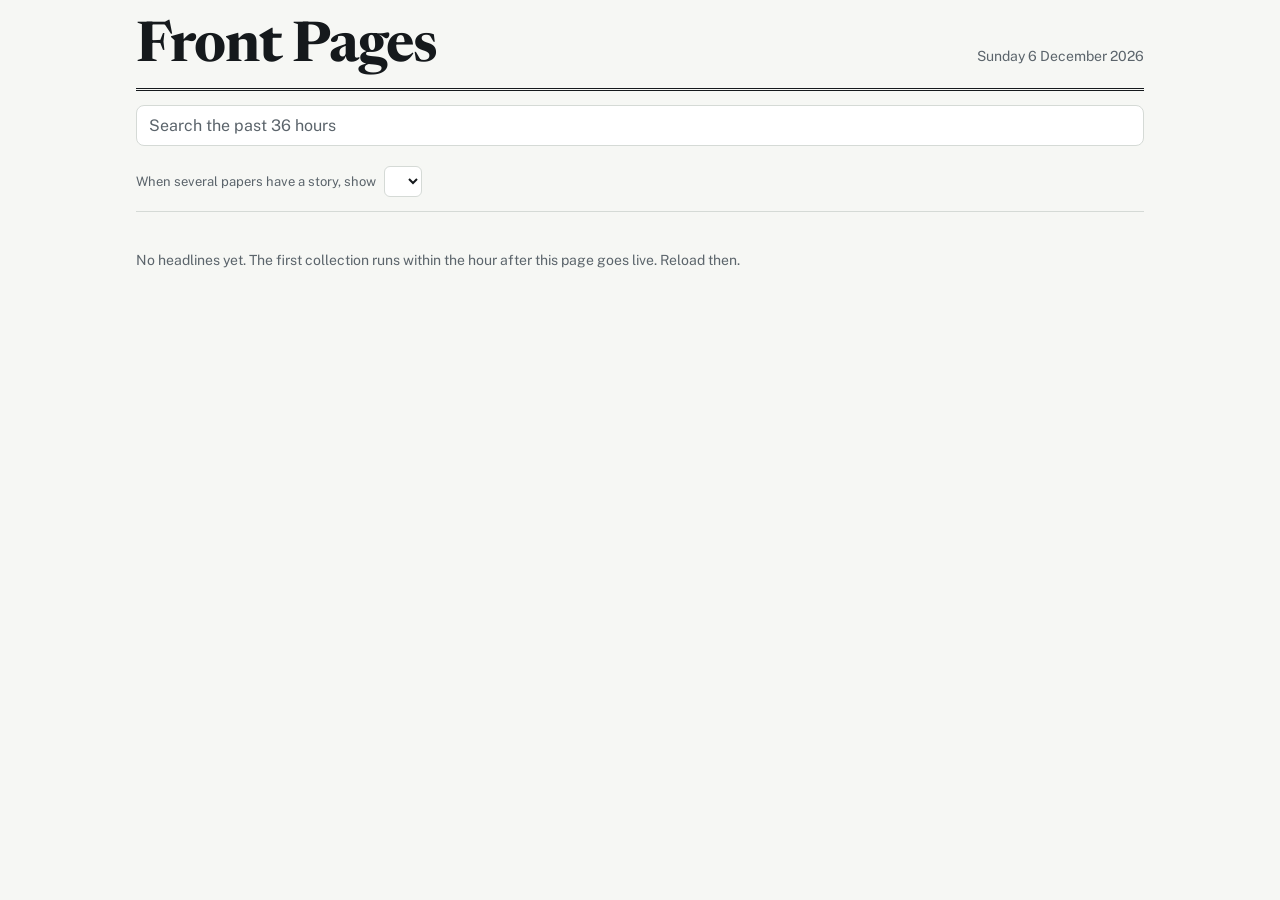
==== news/index.html @ c36ac399 "Add keyword search across the past 36 hours Co-Authored-By: Claude Fable 5.2 <noreply@anthropic.com>" ====
<!DOCTYPE html>
<html lang="en-GB">
<head>
<meta charset="utf-8">
<meta name="viewport" content="width=device-width, initial-scale=1">
<meta name="robots" content="noindex, nofollow">
<title>Front Pages</title>
<link rel="preconnect" href="https://fonts.googleapis.com">
<link rel="preconnect" href="https://fonts.gstatic.com" crossorigin>
<link href="https://fonts.googleapis.com/css2?family=Newsreader:opsz,wght@6..72,400;6..72,600;6..72,700&family=Public+Sans:wght@400;500;600&display=swap" rel="stylesheet">
<style>
/* Layout idea: a newspaper front page. Stories several papers carry lead in a
   two-column block; everything else runs below as a dense single-file list. */
:root {
  --paper: #f6f7f4;
  --card: #ffffff;
  --ink: #15191c;
  --muted: #5b646b;
  --rule: #d5dad6;
  --accent: #0b5a6f;
  --accent-soft: #dcecef;
  --display: "Newsreader", "Iowan Old Style", Georgia, serif;
  --body: "Public Sans", system-ui, -apple-system, "Segoe UI", sans-serif;
  color-scheme: light;
}
@media (prefers-color-scheme: dark) {
  :root {
    --paper: #101416;
    --card: #181e21;
    --ink: #e9edea;
    --muted: #98a3a8;
    --rule: #2b3438;
    --accent: #7cc6d6;
    --accent-soft: #1d3339;
    color-scheme: dark;
  }
}
* { box-sizing: border-box; }
html { -webkit-text-size-adjust: 100%; }
body {
  margin: 0;
  background: var(--paper);
  color: var(--ink);
  font: 400 16px/1.5 var(--body);
}
a { color: inherit; }
:focus-visible { outline: 2px solid var(--accent); outline-offset: 2px; }
.wrap { max-width: 1040px; margin: 0 auto; padding: 0 16px 48px; }

header.mast {
  padding: 20px 0 12px;
  border-bottom: 3px double var(--ink);
  display: flex; flex-wrap: wrap; align-items: baseline; gap: 4px 16px;
}
.mast h1 {
  margin: 0; font: 700 clamp(34px, 9vw, 56px)/1 var(--display); letter-spacing: -0.02em;
}
.mast .date { color: var(--muted); font-size: 14px; margin-left: auto; text-align: right; }

.controls { display: flex; flex-direction: column; gap: 10px; padding: 14px 0; border-bottom: 1px solid var(--rule); }
.search {
  width: 100%; font: 400 16px var(--body); color: var(--ink); background: var(--card);
  border: 1px solid var(--rule); border-radius: 8px; padding: 10px 12px;
}
.search::placeholder { color: var(--muted); }
.chips { display: flex; flex-wrap: wrap; gap: 8px; }
.chip {
  font: 500 13px/1 var(--body); padding: 8px 12px; border-radius: 999px;
  border: 1px solid var(--rule); background: transparent; color: var(--muted); cursor: pointer;
}
.chip[aria-pressed="true"] { background: var(--accent-soft); border-color: var(--accent); color: var(--ink); }
.chip.down { text-decoration: line-through; opacity: .6; }
.prefer { display: flex; flex-wrap: wrap; align-items: center; gap: 8px; font-size: 13px; color: var(--muted); }
.prefer select {
  font: 500 13px var(--body); color: var(--ink); background: var(--card);
  border: 1px solid var(--rule); border-radius: 6px; padding: 6px 8px;
}

h2.section {
  font: 600 12px/1 var(--body); letter-spacing: .12em; text-transform: uppercase;
  color: var(--accent); margin: 24px 0 4px;
}
.lead { display: grid; grid-template-columns: repeat(auto-fill, minmax(300px, 1fr)); gap: 0 32px; }
.story[hidden] { display: none; }
.story { padding: 16px 0; border-bottom: 1px solid var(--rule); display: flex; flex-direction: column; gap: 8px; }
.story h3 { margin: 0; font: 600 20px/1.22 var(--display); text-wrap: balance; }
.lead .story h3 { font-size: 24px; font-weight: 700; }
.lead + .section + .lead .story h3 { font-size: 20px; font-weight: 600; }
.story h3 a { text-decoration: none; }
.story h3 a:hover { text-decoration: underline; text-decoration-thickness: 1px; }
.story p { margin: 0; color: var(--muted); font-size: 15px; }
.meta { display: flex; flex-wrap: wrap; align-items: center; gap: 6px; font-size: 12px; color: var(--muted); }
.meta .when { margin-right: 4px; font-variant-numeric: tabular-nums; }
.copy {
  font: 600 12px/1 var(--body); text-decoration: none; padding: 7px 10px; border-radius: 6px;
  border: 1px solid var(--rule); background: var(--card); color: var(--ink);
}
.copy:hover { border-color: var(--accent); }
.copy.current { border-color: var(--accent); background: var(--accent-soft); }
.note { color: var(--muted); font-size: 14px; padding: 24px 0; }
footer { color: var(--muted); font-size: 13px; padding-top: 20px; }
</style>
</head>
<body>
<div class="wrap">
  <header class="mast">
    <h1>Front Pages</h1>
    <div class="date"><span id="today"></span><br><span id="updated">Loading…</span></div>
  </header>

  <div class="controls">
    <input class="search" id="search" type="search" placeholder="Search the past 36 hours" aria-label="Search stories from the past 36 hours" autocomplete="off">
    <div class="chips" id="chips" aria-label="Papers to show"></div>
    <label class="prefer" for="prefer">When several papers have a story, show
      <select id="prefer"></select>
    </label>
  </div>

  <main id="main"><p class="note">Loading today's headlines…</p></main>
  <footer id="footer"></footer>
</div>

<script>
(function () {
  var state = { data: null, off: {}, prefer: "" };
  try {
    state.off = JSON.parse(localStorage.getItem("news.off") || "{}");
    state.prefer = localStorage.getItem("news.prefer") || "";
  } catch (e) {}
  function save() {
    try {
      localStorage.setItem("news.off", JSON.stringify(state.off));
      localStorage.setItem("news.prefer", state.prefer);
    } catch (e) {}
  }
  function el(tag, cls, text) {
    var node = document.createElement(tag);
    if (cls) node.className = cls;
    if (text != null) node.textContent = text;
    return node;
  }
  function ago(iso) {
    var mins = Math.max(0, Math.round((Date.now() - new Date(iso).getTime()) / 60000));
    if (mins < 60) return mins + " min ago";
    var hours = Math.round(mins / 60);
    if (hours < 24) return hours + (hours === 1 ? " hour ago" : " hours ago");
    return "yesterday";
  }

  function renderControls() {
    var names = {};
    var chips = document.getElementById("chips");
    var select = document.getElementById("prefer");
    chips.textContent = "";
    select.textContent = "";
    var first = el("option", null, "whichever is first");
    first.value = "";
    select.appendChild(first);
    state.data.sources.forEach(function (source) {
      names[source.id] = source.name;
      var chip = el("button", "chip" + (source.ok ? "" : " down"), source.name);
      chip.type = "button";
      chip.setAttribute("aria-pressed", String(!state.off[source.id]));
      chip.title = source.ok ? source.count + " stories" : "Could not be reached this hour";
      chip.addEventListener("click", function () {
        if (state.off[source.id]) delete state.off[source.id]; else state.off[source.id] = true;
        save(); renderControls(); renderStories();
      });
      chips.appendChild(chip);
      var option = el("option", null, source.name);
      option.value = source.id;
      select.appendChild(option);
    });
    select.value = state.prefer;
    select.onchange = function () { state.prefer = select.value; save(); renderStories(); };
    state.names = names;
  }

  function storyNode(story) {
    var versions = story.versions.filter(function (v) { return !state.off[v.s]; });
    if (!versions.length) return null;
    var shown = versions.filter(function (v) { return v.s === state.prefer; })[0] || versions[0];
    var node = el("article", "story");
    var heading = el("h3");
    var link = el("a", null, shown.t);
    link.href = shown.u; link.target = "_blank"; link.rel = "noopener";
    heading.appendChild(link);
    node.appendChild(heading);
    if (shown.d) node.appendChild(el("p", null, shown.d));
    var meta = el("div", "meta");
    meta.appendChild(el("span", "when", ago(story.time)));
    versions.forEach(function (v) {
      var copy = el("a", "copy" + (v === shown ? " current" : ""), state.names[v.s] || v.s);
      copy.href = v.u; copy.target = "_blank"; copy.rel = "noopener";
      copy.title = v.t;
      meta.appendChild(copy);
    });
    node.appendChild(meta);
    node.dataset.papers = versions.length;
    return node;
  }

  function renderStories() {
    var main = document.getElementById("main");
    main.textContent = "";
    var terms = (state.query || "").toLowerCase().split(/\s+/).filter(Boolean);
    if (terms.length) {
      var found = el("div");
      state.data.stories.filter(function (story) {
        var text = story.versions.filter(function (v) { return !state.off[v.s]; })
          .map(function (v) { return v.t + " " + v.d; }).join(" ").toLowerCase();
        return terms.every(function (term) { return text.indexOf(term) !== -1; });
      }).sort(function (a, b) { return a.time < b.time ? 1 : -1; })
        .forEach(function (story) { var node = storyNode(story); if (node) found.appendChild(node); });
      var count = found.children.length;
      main.appendChild(el("h2", "section", count + (count === 1 ? " story" : " stories") + " in the past 36 hours"));
      if (count) main.appendChild(found);
      else main.appendChild(el("p", "note", "Nothing matches. Try fewer or different words."));
      return;
    }
    var lead = el("div", "lead"), light = el("div", "lead"), rest = el("div");
    state.data.stories.forEach(function (story) {
      var node = storyNode(story);
      if (!node) return;
      if (story.light) { if (light.children.length < 8) light.appendChild(node); }
      else (Number(node.dataset.papers) > 1 ? lead : rest).appendChild(node);
    });
    if (lead.children.length) {
      main.appendChild(el("h2", "section", "Main stories"));
      main.appendChild(lead);
    }
    if (light.children.length) {
      main.appendChild(el("h2", "section", "Lighter side"));
      main.appendChild(light);
    }
    if (rest.children.length) {
      main.appendChild(el("h2", "section", lead.children.length ? "Also today" : "Today"));
      main.appendChild(rest);
      var extra = Array.prototype.slice.call(rest.children, 25);
      if (extra.length && !state.showAll) {
        extra.forEach(function (node) { node.hidden = true; });
        var more = el("button", "chip", "Show " + extra.length + " more stories");
        more.type = "button";
        more.style.marginTop = "16px";
        more.addEventListener("click", function () { state.showAll = true; renderStories(); });
        main.appendChild(more);
      }
    }
    if (!lead.children.length && !rest.children.length && !light.children.length) {
      main.appendChild(el("p", "note", "No stories to show. Turn a paper back on above."));
    }
  }

  function render(data) {
    // single-paper stories: newest first
    var multi = data.stories.filter(function (s) { return s.versions.length > 1; });
    var single = data.stories.filter(function (s) { return s.versions.length < 2; })
      .sort(function (a, b) { return a.time < b.time ? 1 : -1; });
    data.stories = multi.concat(single);
    state.data = data;
    document.getElementById("updated").textContent = "Updated " + ago(data.updated);
    renderControls();
    renderStories();
    var down = data.sources.filter(function (s) { return !s.ok; }).map(function (s) { return s.name; });
    document.getElementById("footer").textContent =
      (down.length ? "Could not reach this hour: " + down.join(", ") + ". " : "") +
      "Headlines and summaries belong to each paper. Tap a paper's name to read its version on its own site.";
  }

  document.getElementById("search").addEventListener("input", function (event) {
    state.query = event.target.value;
    if (state.data) renderStories();
  });

  document.getElementById("today").textContent = new Date().toLocaleDateString("en-GB", {
    weekday: "long", day: "numeric", month: "long", year: "numeric"
  });

  fetch("data.json?" + Date.now(), { cache: "no-store" })
    .then(function (response) {
      if (!response.ok) throw new Error(response.status);
      return response.json();
    })
    .then(render)
    .catch(function () {
      document.getElementById("updated").textContent = "";
      document.getElementById("main").innerHTML =
        '<p class="note">No headlines yet. The first collection runs within the hour after this page goes live. Reload then.</p>';
    });
})();
</script>
</body>
</html>
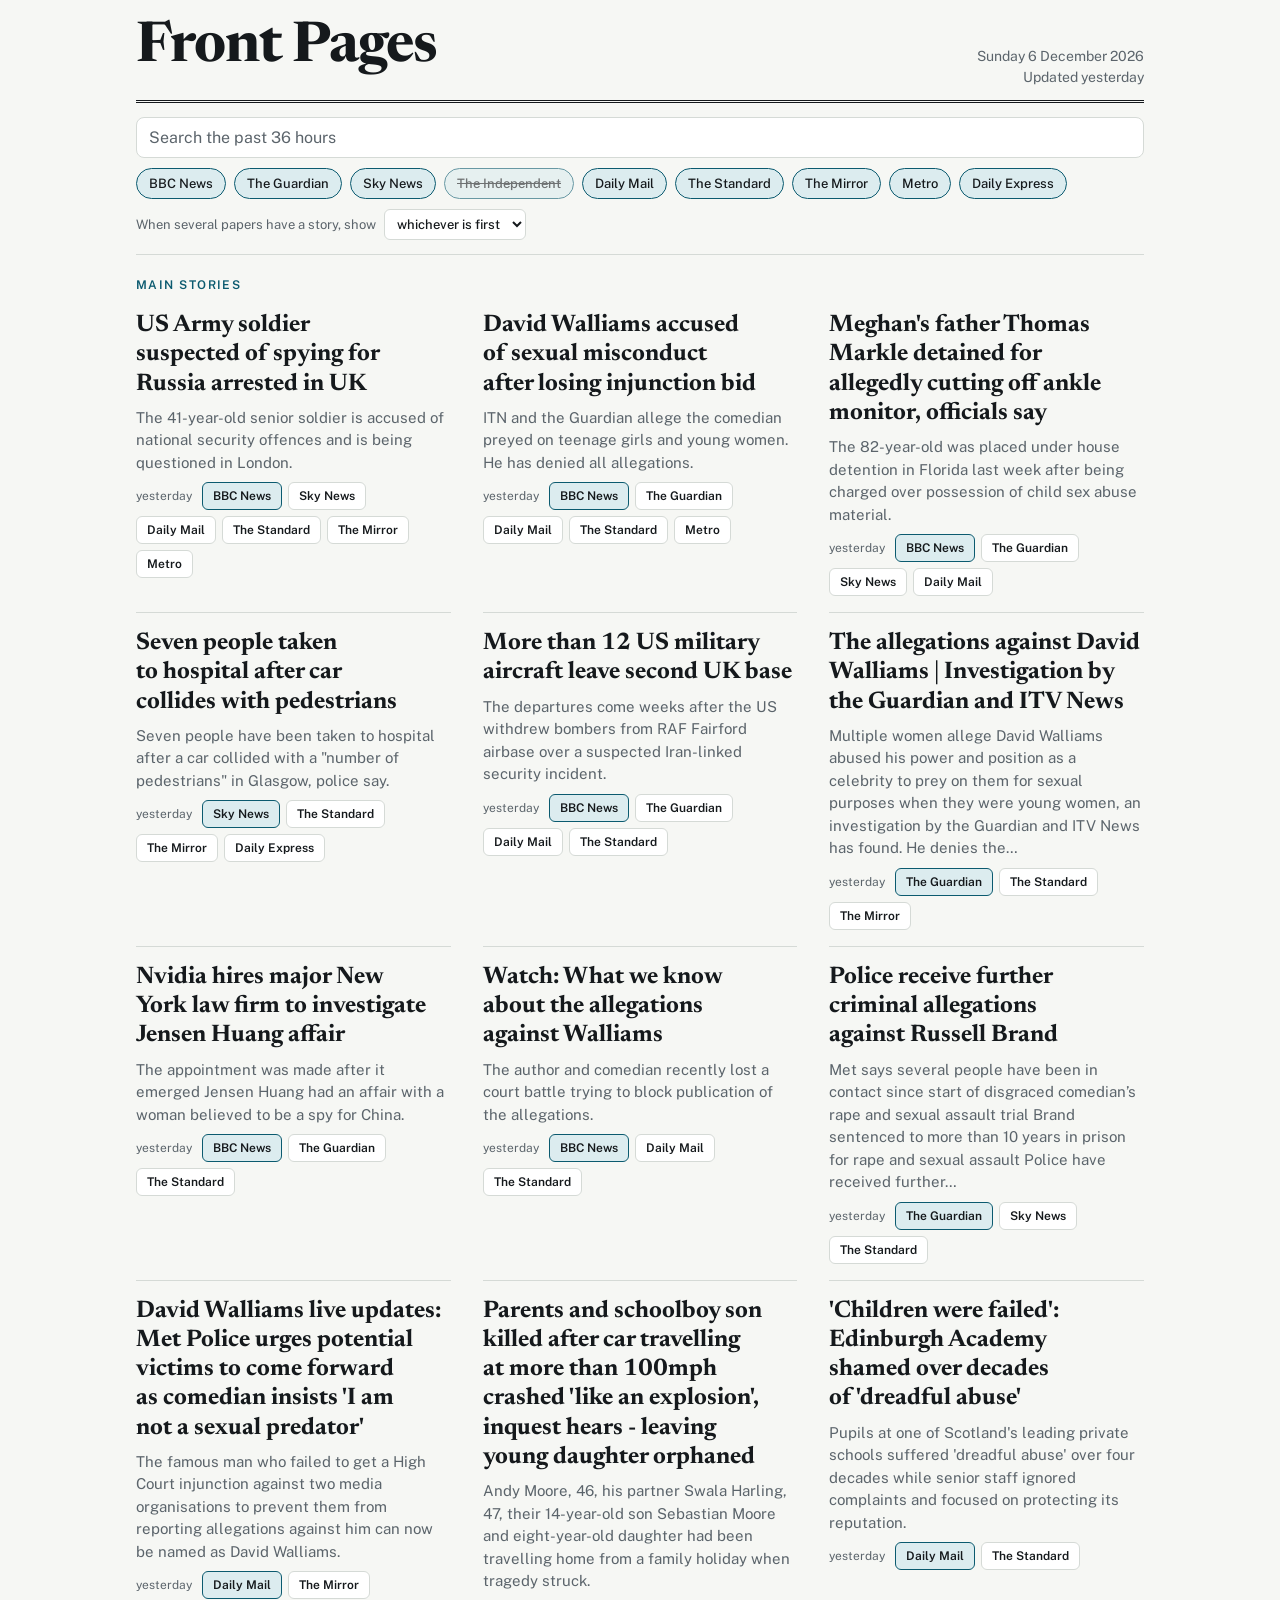
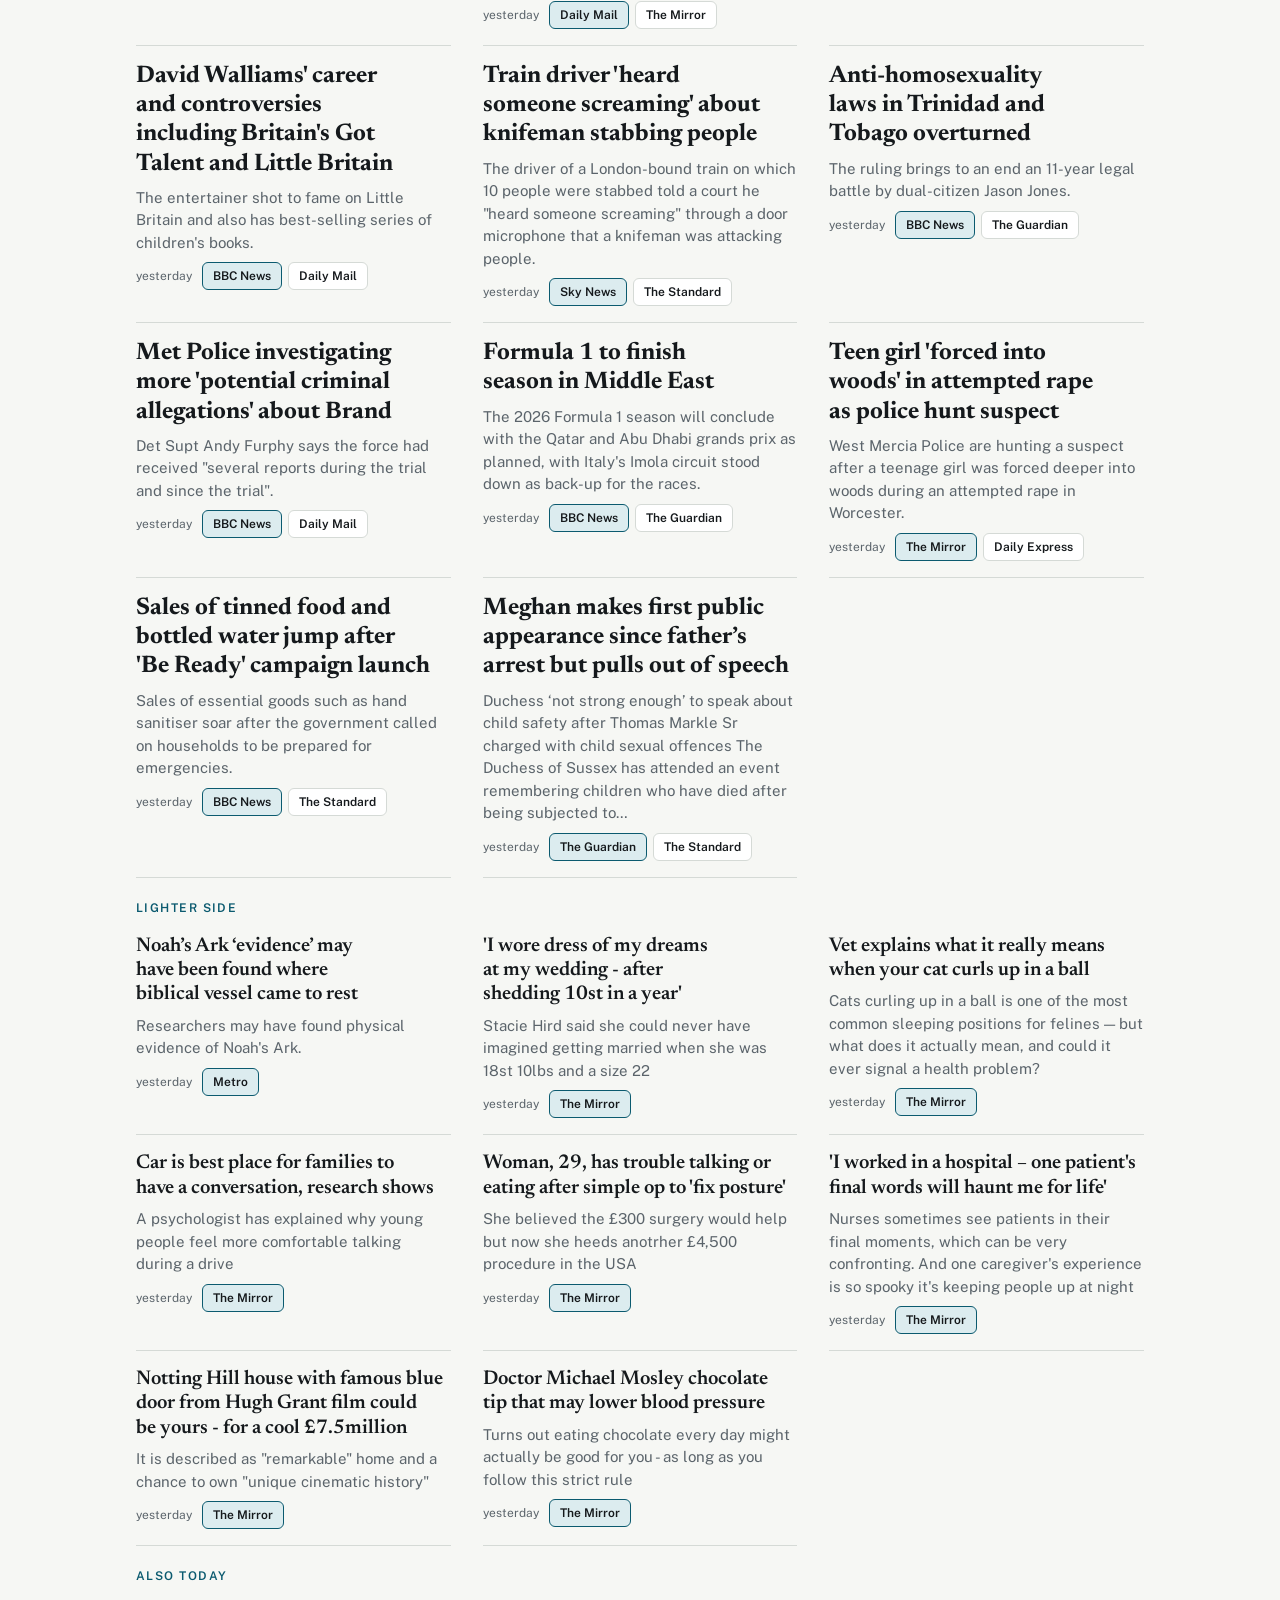
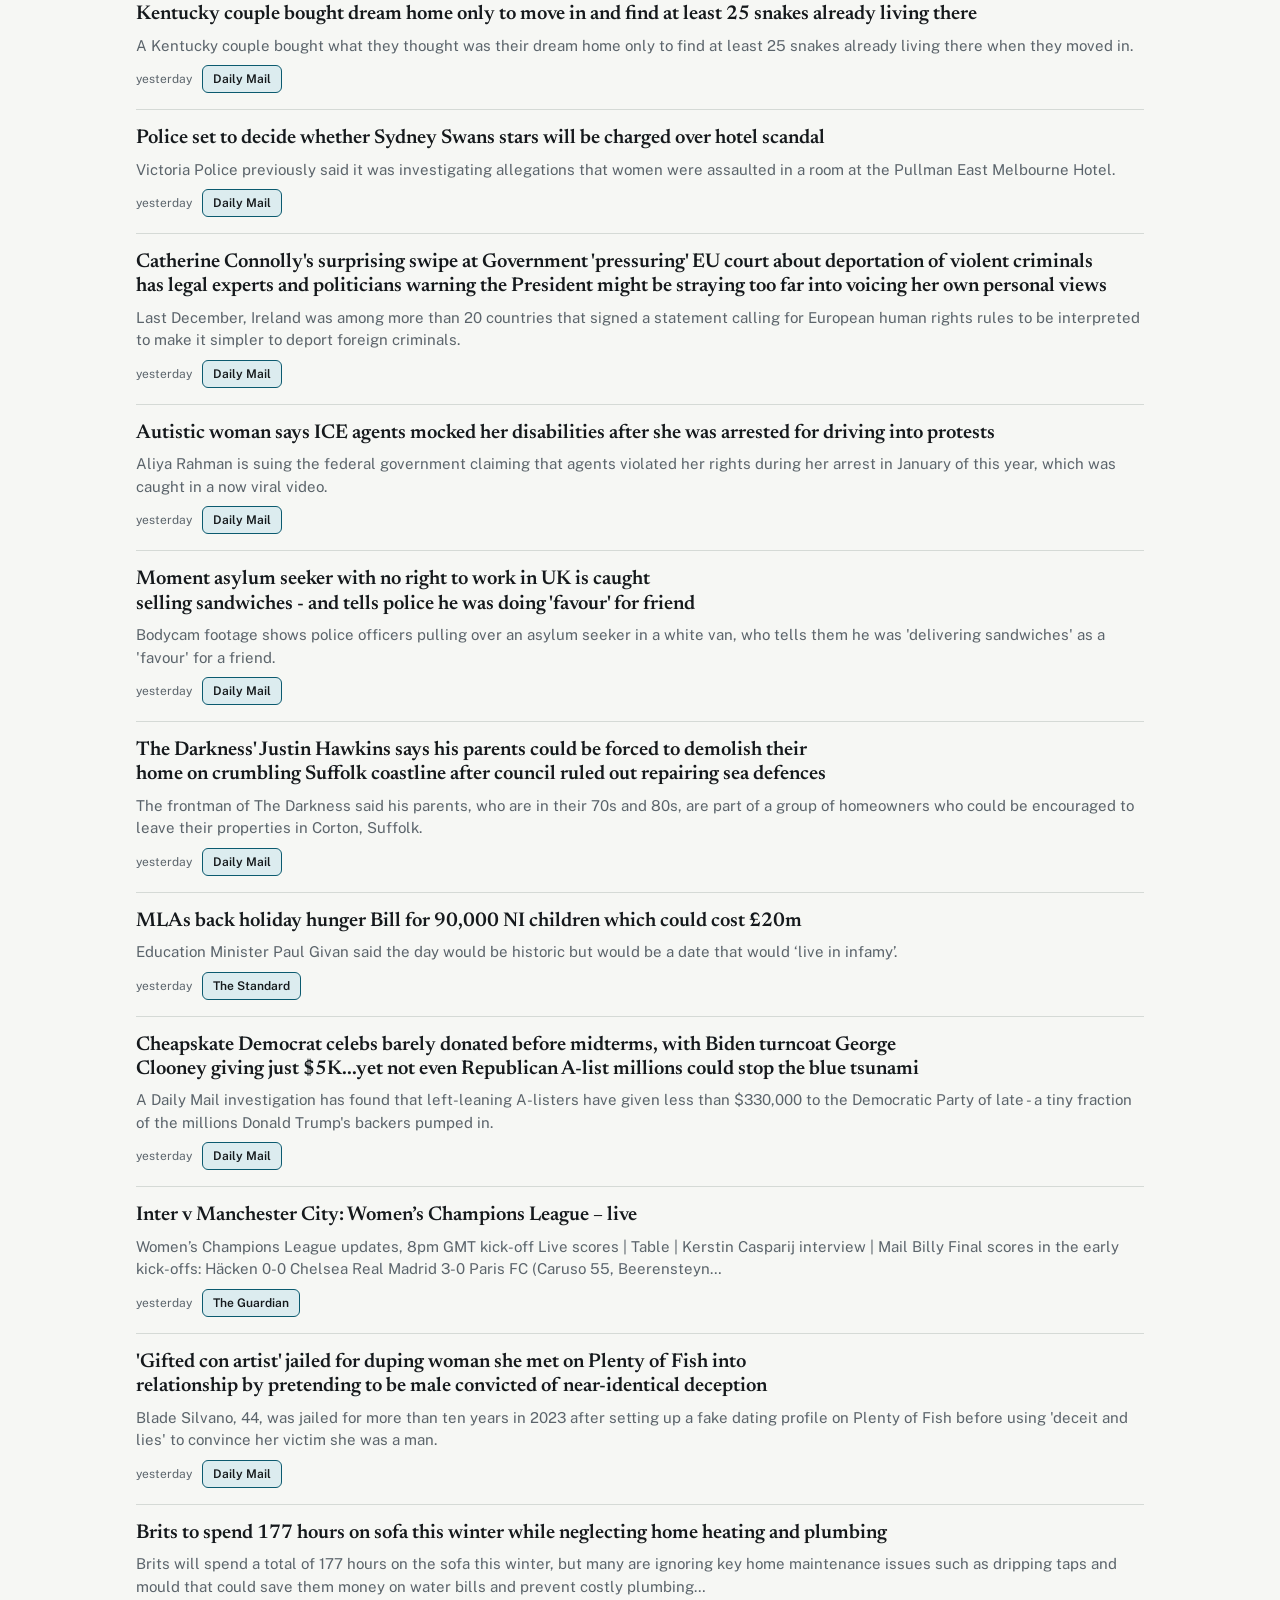
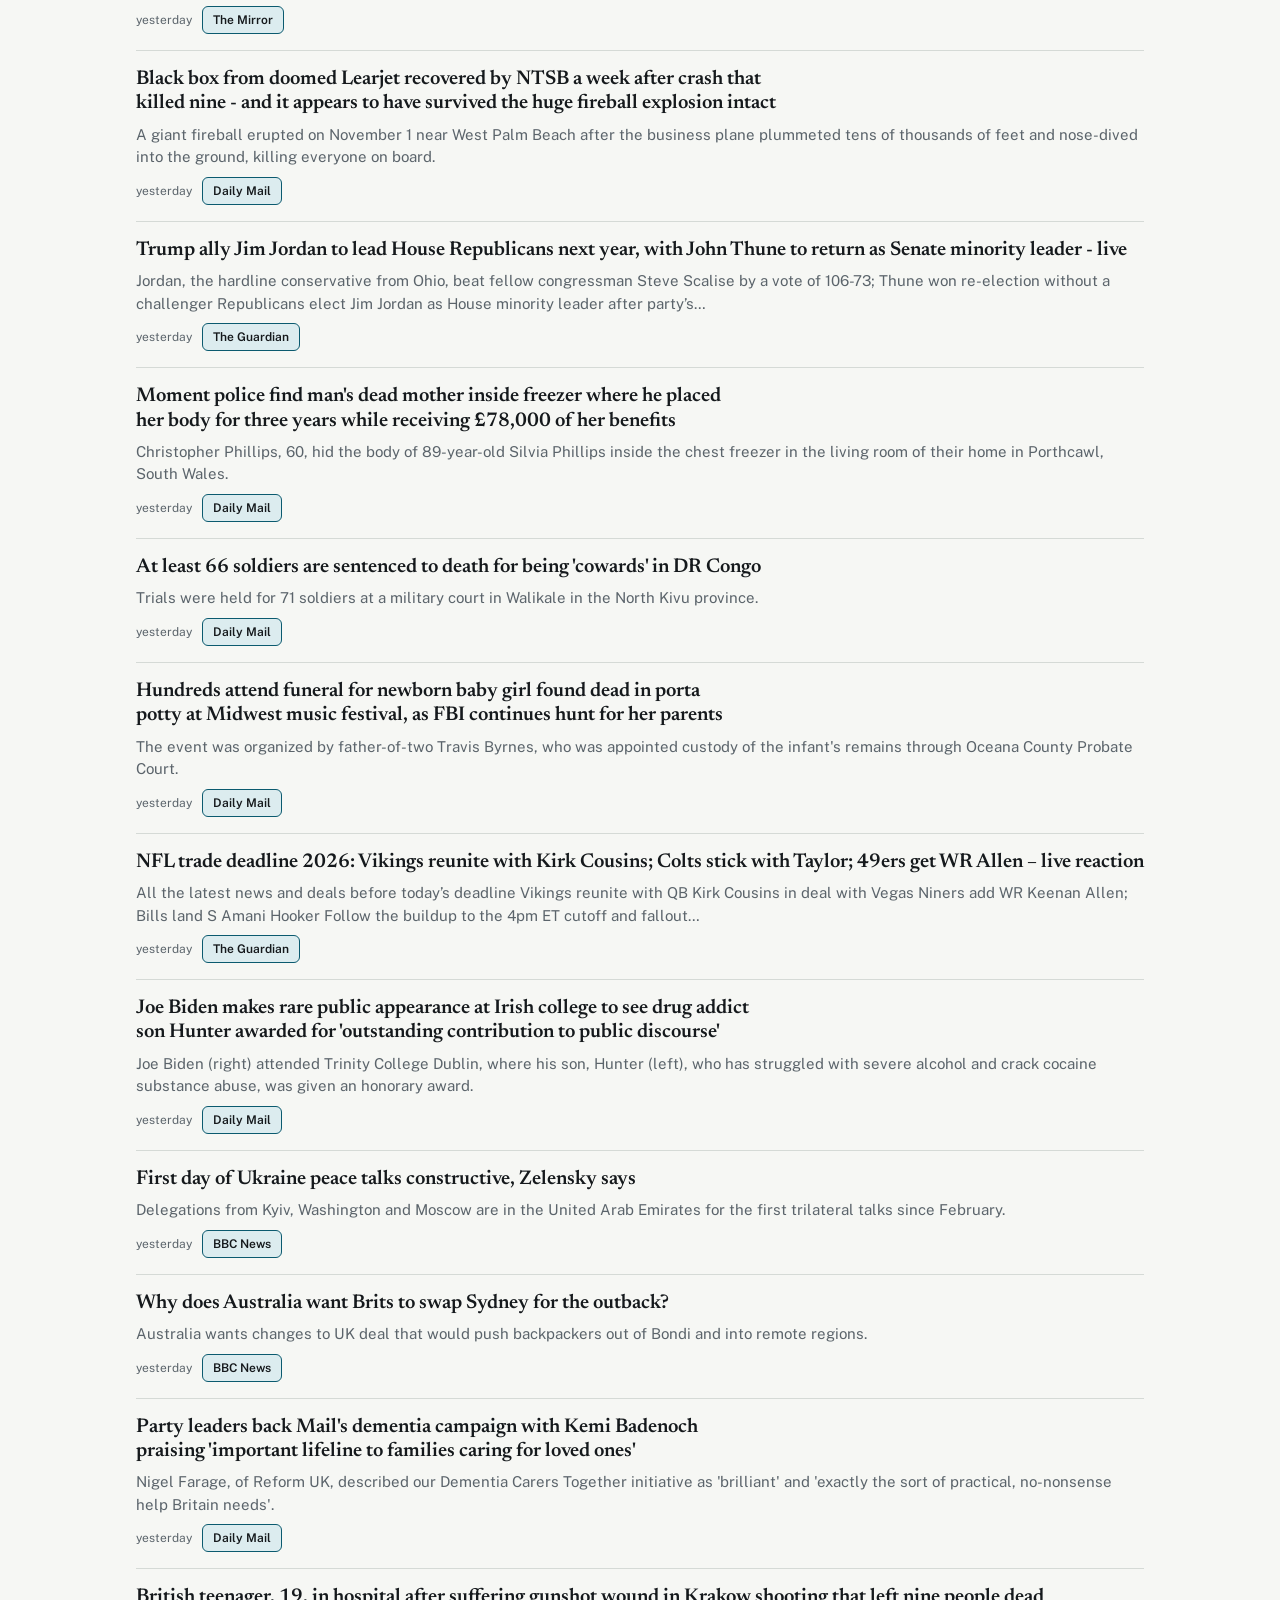
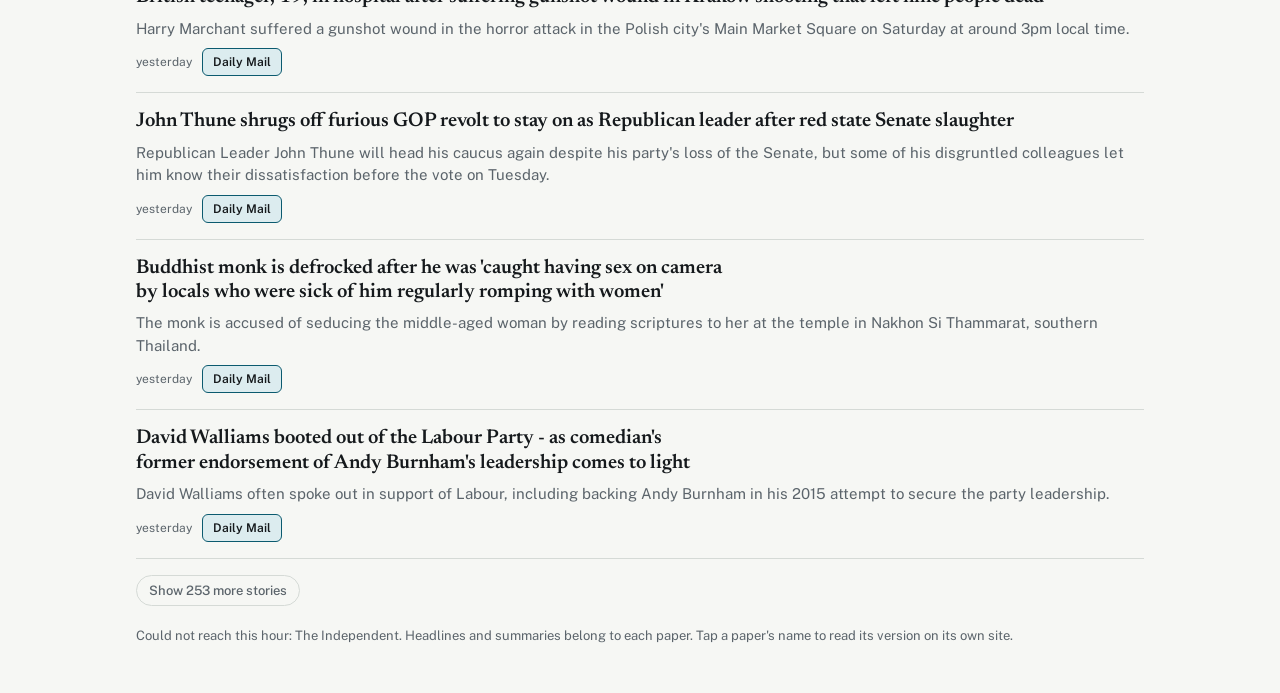
==== commit 95b6440d: "Add two-line straplines and a strapline panel Tapping a story opens a panel with a 43/75-character s" ====
--- a/news/index.html
+++ b/news/index.html
@@ -97,6 +97,18 @@
 }
 .copy:hover { border-color: var(--accent); }
 .copy.current { border-color: var(--accent); background: var(--accent-soft); }
+dialog {
+  width: min(560px, calc(100% - 24px)); border: 1px solid var(--rule); border-radius: 12px;
+  background: var(--paper); color: var(--ink); padding: 16px;
+}
+dialog::backdrop { background: rgba(0, 0, 0, .55); }
+.panel-head { display: flex; justify-content: space-between; align-items: center; gap: 12px; }
+.panel-head h2 { margin: 0; }
+.strap { margin: 14px 0 8px; font-family: var(--body); overflow-wrap: anywhere; }
+.strap-top { background: var(--accent); color: var(--paper); font-weight: 600; font-size: 18px; line-height: 1.25; padding: 8px 10px; }
+.strap-bottom { background: var(--ink); color: var(--paper); font-size: 15px; line-height: 1.3; padding: 8px 10px; }
+.panel-actions { display: flex; flex-wrap: wrap; gap: 8px; margin: 12px 0 4px; }
+.counts { font-size: 12px; color: var(--muted); font-variant-numeric: tabular-nums; }
 .note { color: var(--muted); font-size: 14px; padding: 24px 0; }
 footer { color: var(--muted); font-size: 13px; padding-top: 20px; }
 </style>
@@ -120,10 +132,30 @@
   <footer id="footer"></footer>
 </div>
 
+<dialog id="panel" aria-labelledby="panel-title">
+  <div class="panel-head">
+    <h2 class="section" id="panel-title">Strapline</h2>
+    <button class="chip" id="panel-close" type="button">Close</button>
+  </div>
+  <div class="strap">
+    <div class="strap-top" id="strap-top"></div>
+    <div class="strap-bottom" id="strap-bottom"></div>
+  </div>
+  <div class="counts" id="strap-counts"></div>
+  <div class="panel-actions">
+    <button class="chip" id="strap-copy" type="button">Copy strapline</button>
+    <button class="chip" id="strap-caps" type="button" aria-pressed="true">Capitals</button>
+  </div>
+  <div class="counts" id="strap-note"></div>
+  <h2 class="section">Read the story</h2>
+  <div class="meta" id="panel-papers"></div>
+</dialog>
+
 <script>
 (function () {
-  var state = { data: null, off: {}, prefer: "" };
+  var state = { data: null, off: {}, prefer: "", caps: true, open: null };
   try {
+    state.caps = localStorage.getItem("news.caps") !== "off";
     state.off = JSON.parse(localStorage.getItem("news.off") || "{}");
     state.prefer = localStorage.getItem("news.prefer") || "";
   } catch (e) {}
@@ -131,6 +163,7 @@
     try {
       localStorage.setItem("news.off", JSON.stringify(state.off));
       localStorage.setItem("news.prefer", state.prefer);
+      localStorage.setItem("news.caps", state.caps ? "on" : "off");
     } catch (e) {}
   }
   function el(tag, cls, text) {
@@ -184,6 +217,11 @@
     var heading = el("h3");
     var link = el("a", null, shown.t);
     link.href = shown.u; link.target = "_blank"; link.rel = "noopener";
+    link.addEventListener("click", function (event) {
+      if (!story.strap || !panel.showModal) return; // no strap: open the article as before
+      event.preventDefault();
+      openPanel(story, versions);
+    });
     heading.appendChild(link);
     node.appendChild(heading);
     if (shown.d) node.appendChild(el("p", null, shown.d));
@@ -199,6 +237,47 @@
     node.dataset.papers = versions.length;
     return node;
   }
+
+  var panel = document.getElementById("panel");
+  function strapLines() {
+    var strap = state.open.strap;
+    return state.caps ? [strap.top.toUpperCase(), strap.bottom.toUpperCase()] : [strap.top, strap.bottom];
+  }
+  function renderStrap() {
+    var lines = strapLines();
+    document.getElementById("strap-top").textContent = lines[0];
+    document.getElementById("strap-bottom").textContent = lines[1];
+    document.getElementById("strap-counts").textContent =
+      "Top " + lines[0].length + " of 43 characters, bottom " + lines[1].length + " of 75";
+    document.getElementById("strap-caps").setAttribute("aria-pressed", String(state.caps));
+    document.getElementById("strap-note").textContent = state.open.strap.auto
+      ? "Rough version, trimmed from the headline. A written one replaces it at the next update if AI straplines are switched on."
+      : "";
+    document.getElementById("strap-copy").textContent = "Copy strapline";
+  }
+  function openPanel(story, versions) {
+    state.open = story;
+    renderStrap();
+    var papers = document.getElementById("panel-papers");
+    papers.textContent = "";
+    versions.forEach(function (v) {
+      var copy = el("a", "copy", state.names[v.s] || v.s);
+      copy.href = v.u; copy.target = "_blank"; copy.rel = "noopener"; copy.title = v.t;
+      papers.appendChild(copy);
+    });
+    panel.showModal();
+  }
+  document.getElementById("panel-close").addEventListener("click", function () { panel.close(); });
+  panel.addEventListener("click", function (event) { if (event.target === panel) panel.close(); });
+  document.getElementById("strap-caps").addEventListener("click", function () {
+    state.caps = !state.caps; save(); renderStrap();
+  });
+  document.getElementById("strap-copy").addEventListener("click", function () {
+    var button = this, text = strapLines().join("\n");
+    function done(ok) { button.textContent = ok ? "Copied" : "Could not copy: select the text instead"; }
+    try { navigator.clipboard.writeText(text).then(function () { done(true); }, function () { done(false); }); }
+    catch (e) { done(false); }
+  });
 
   function renderStories() {
     var main = document.getElementById("main");
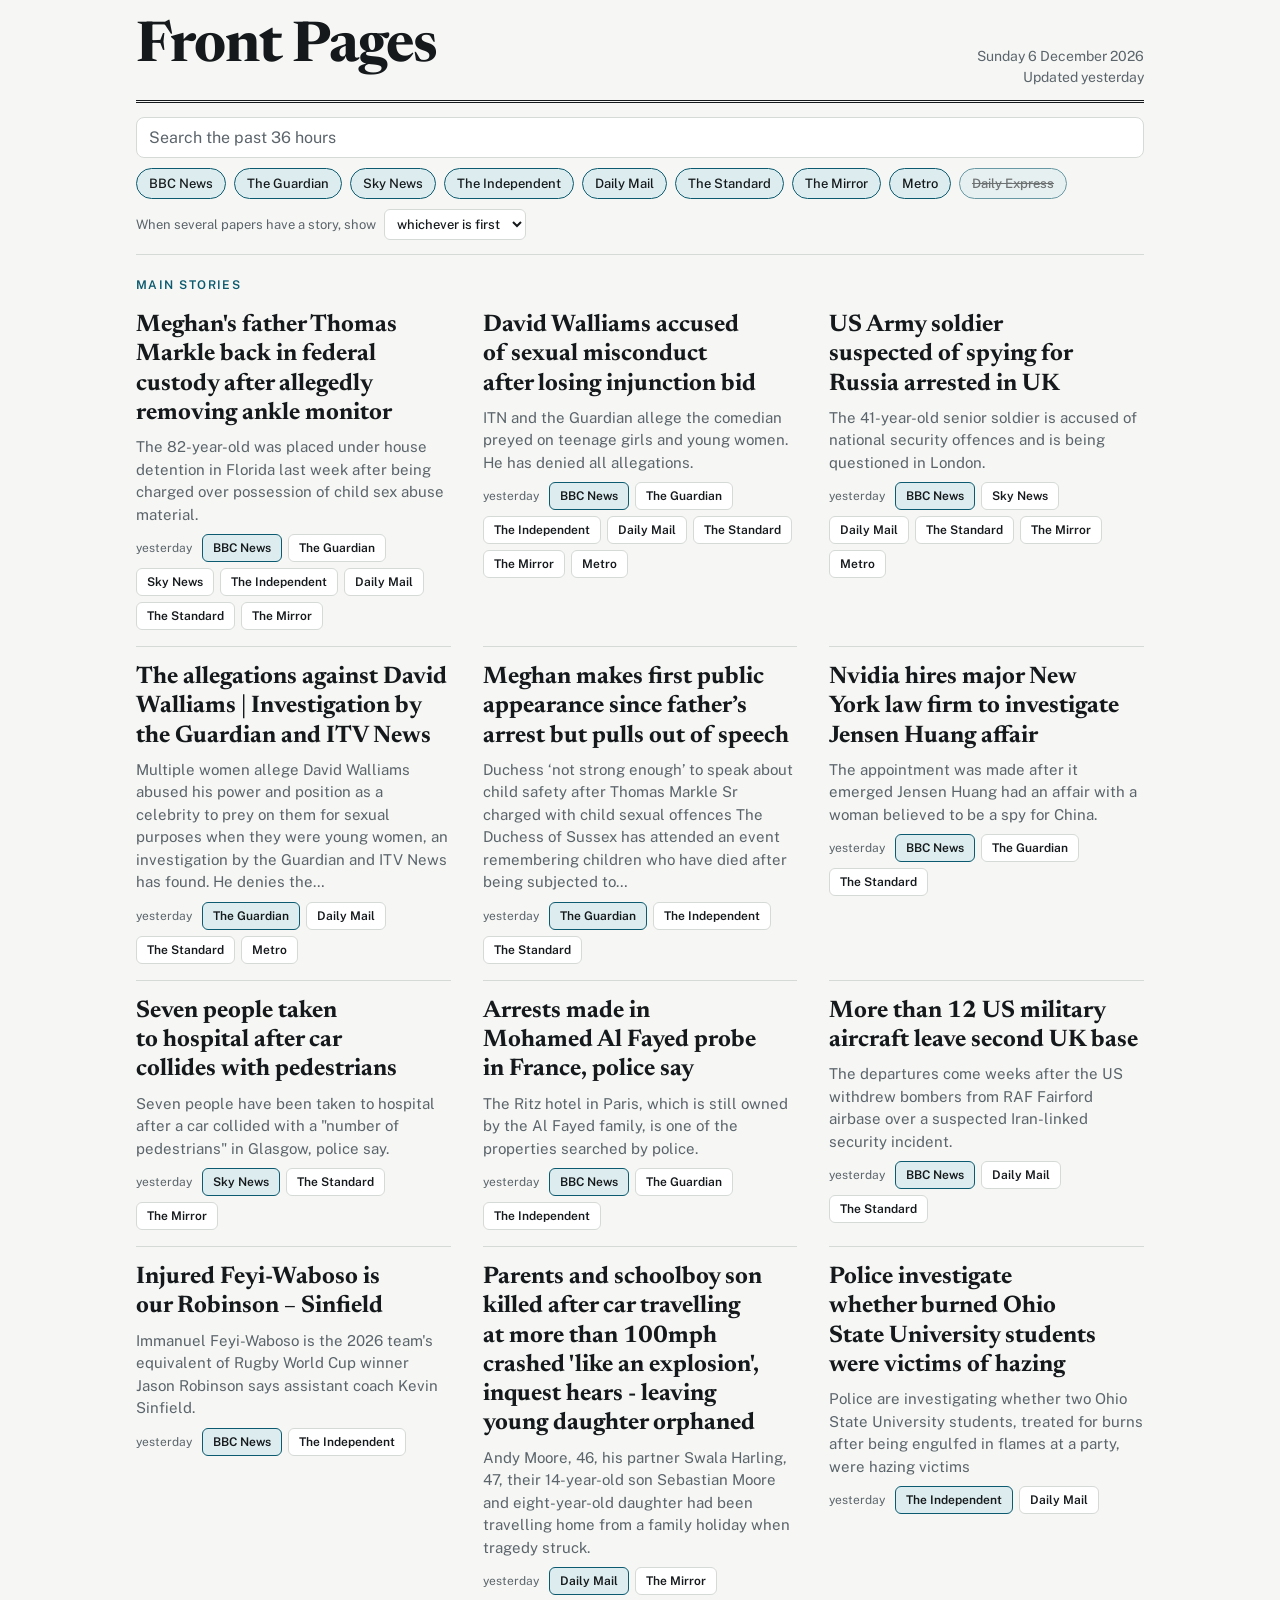
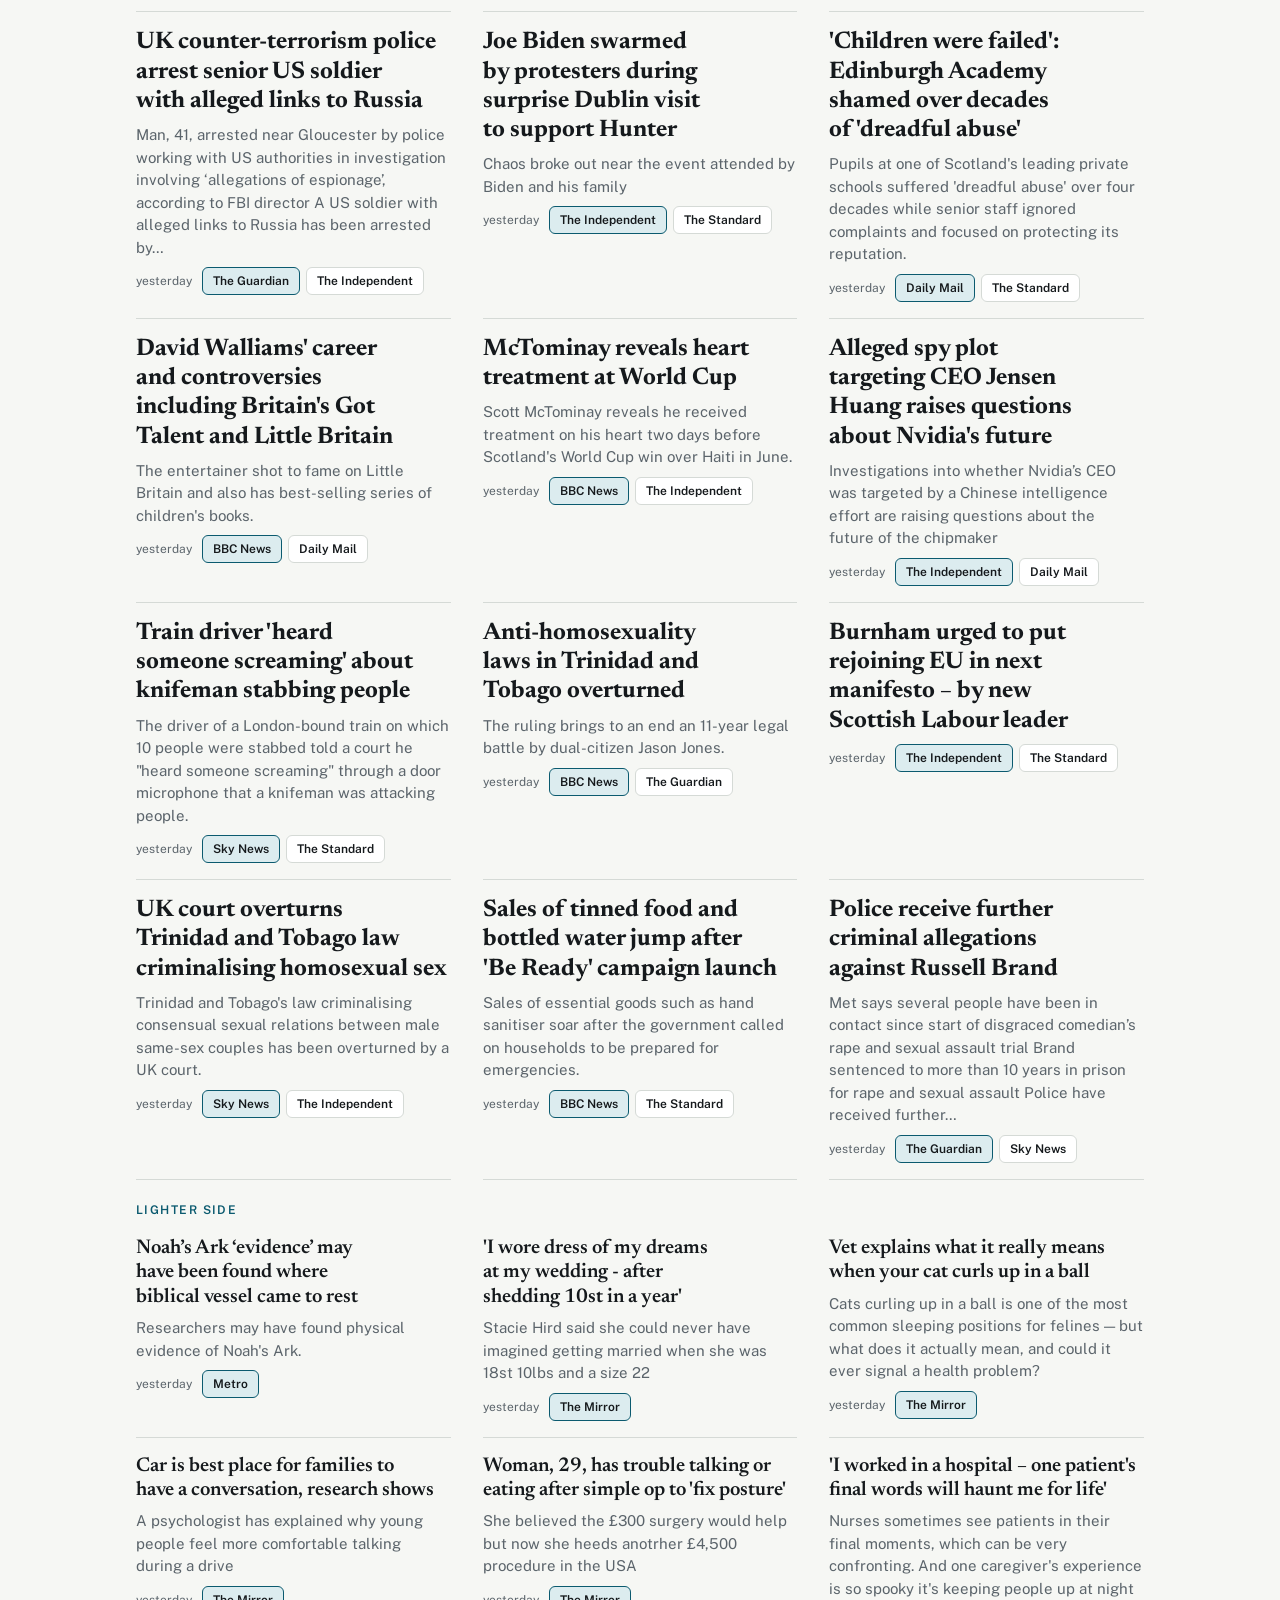
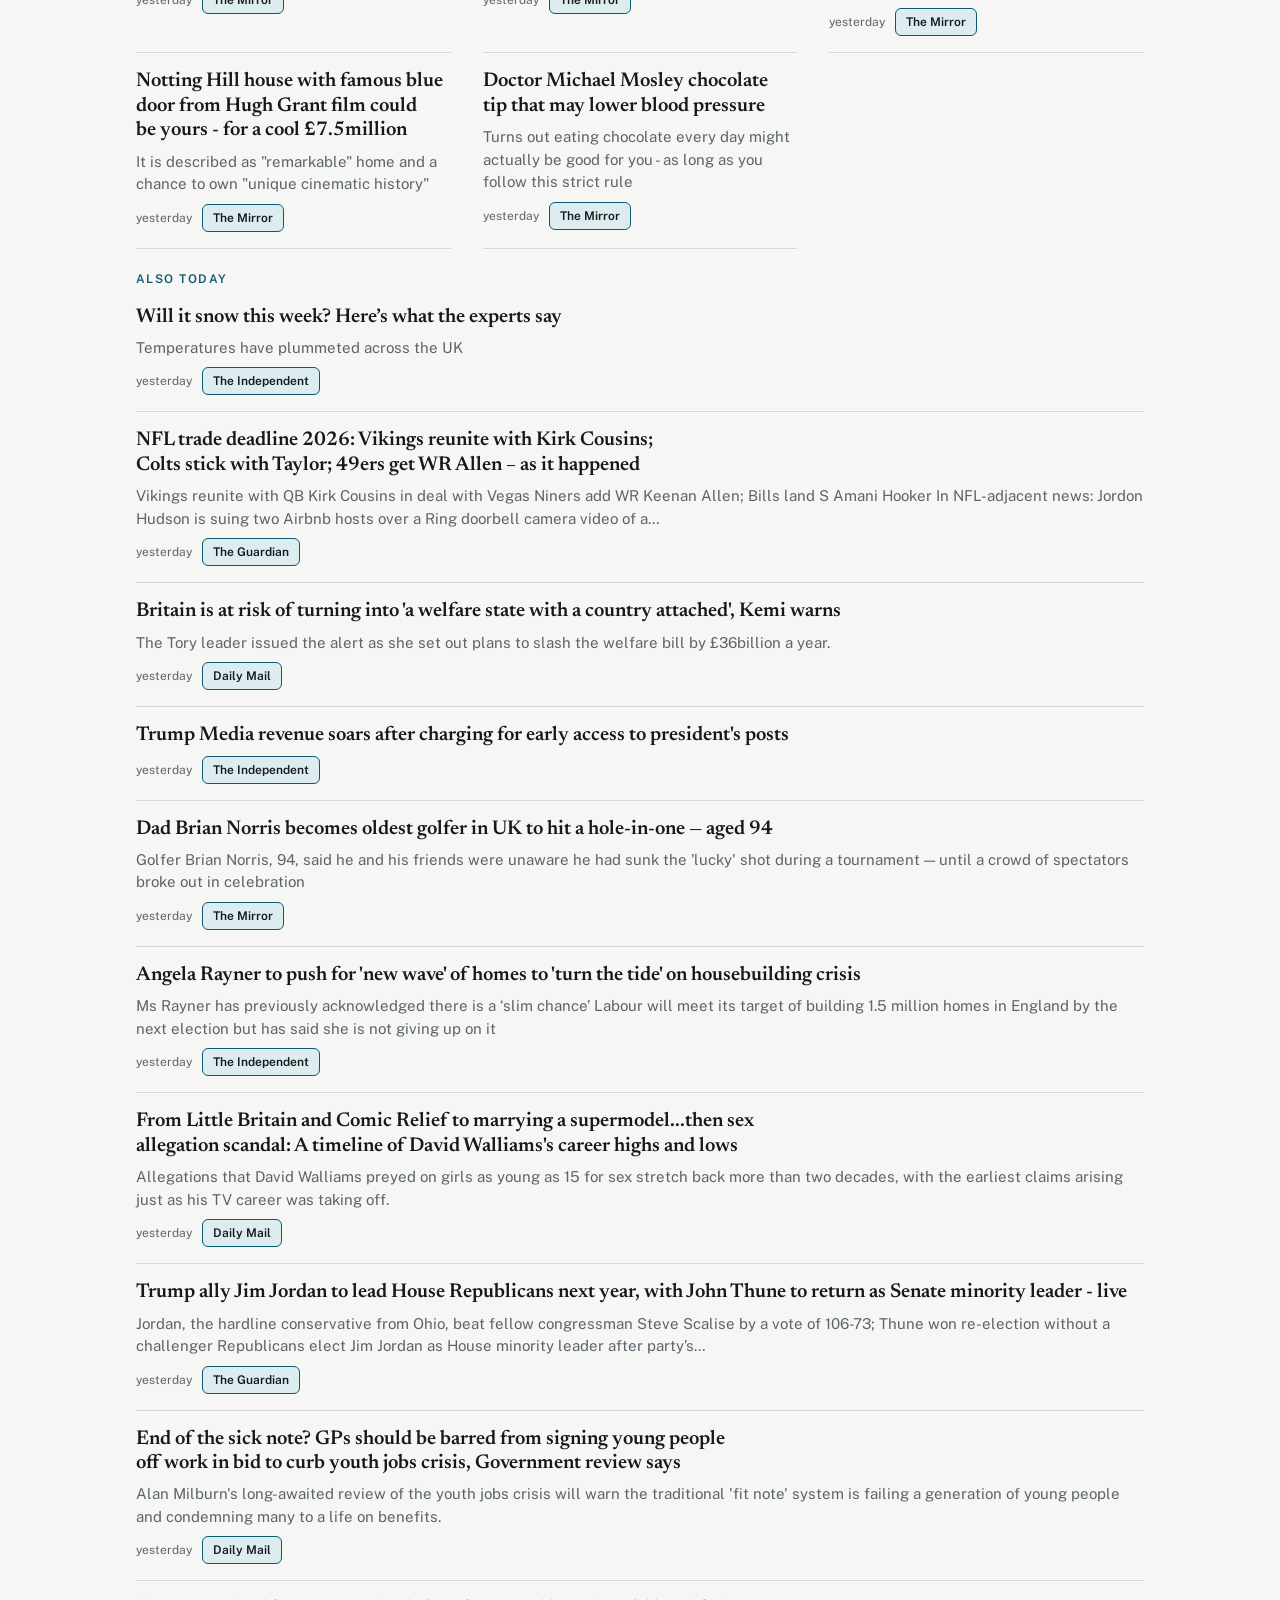
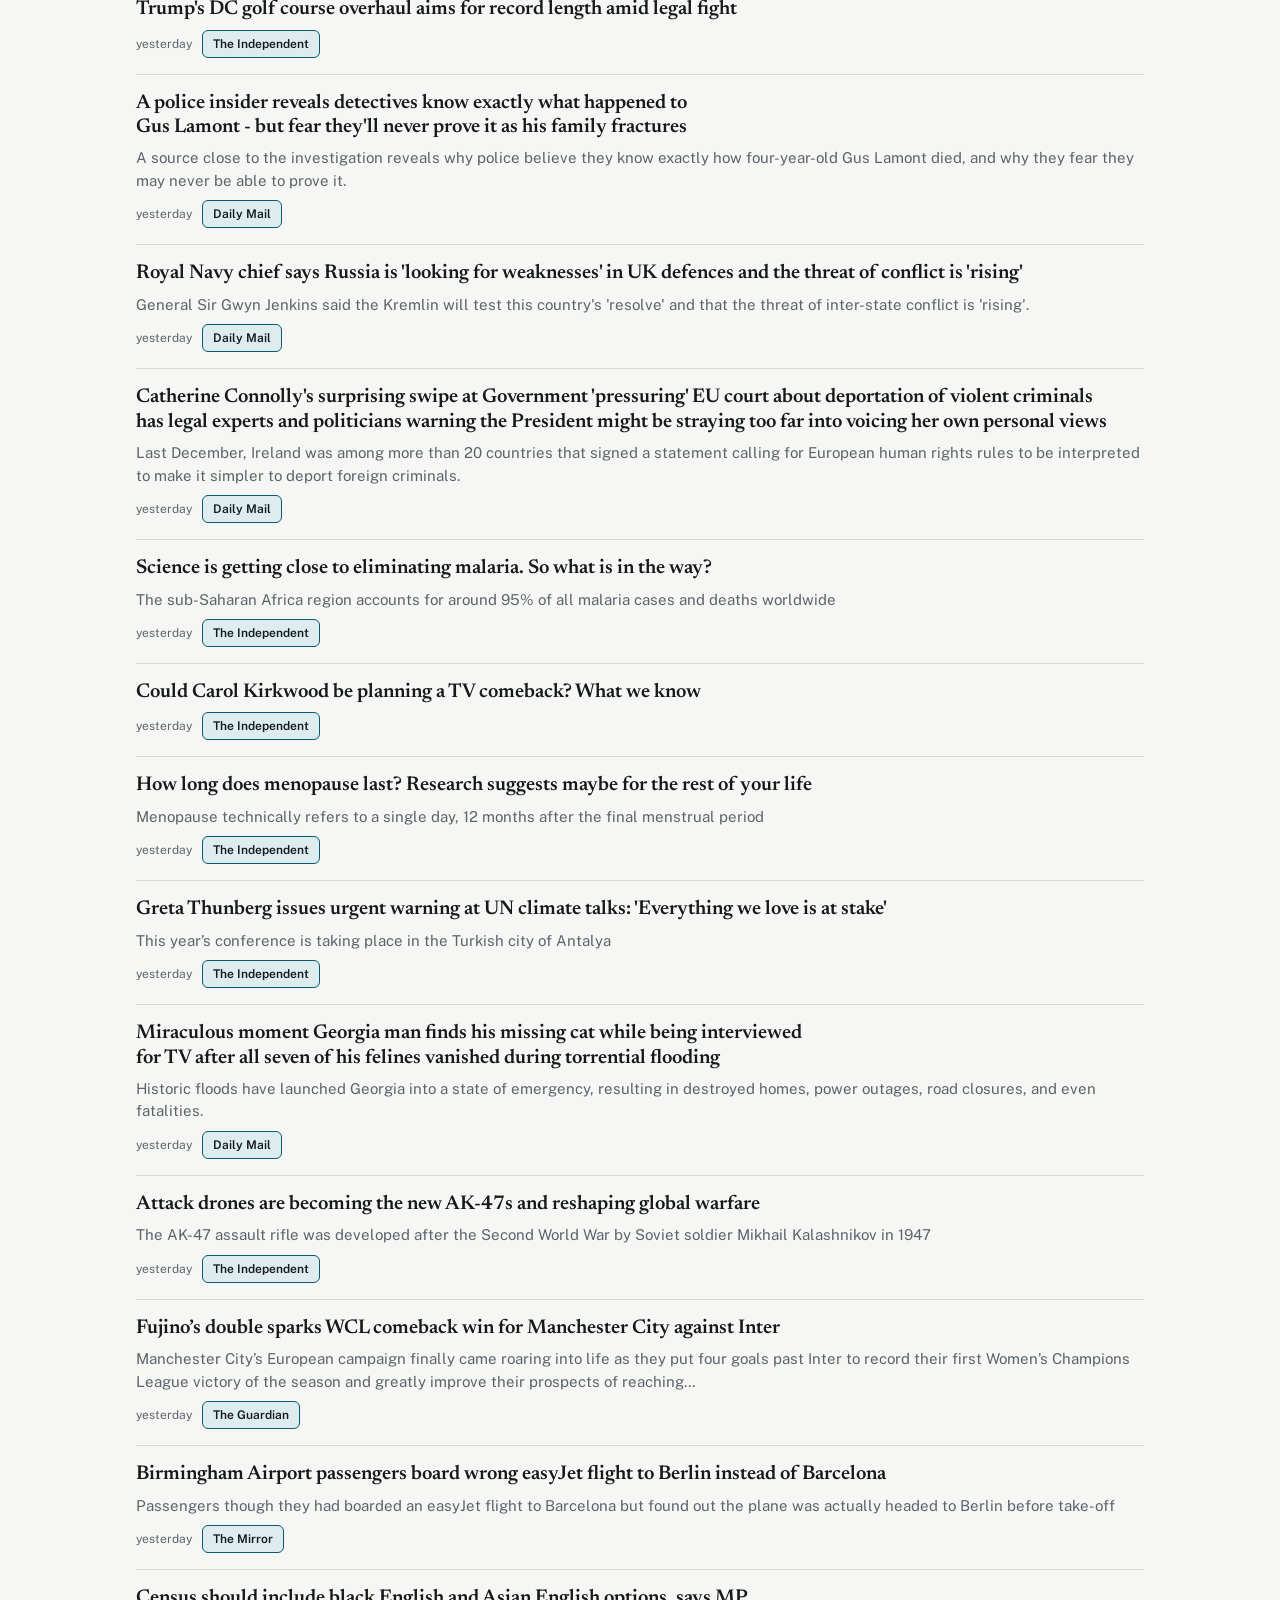
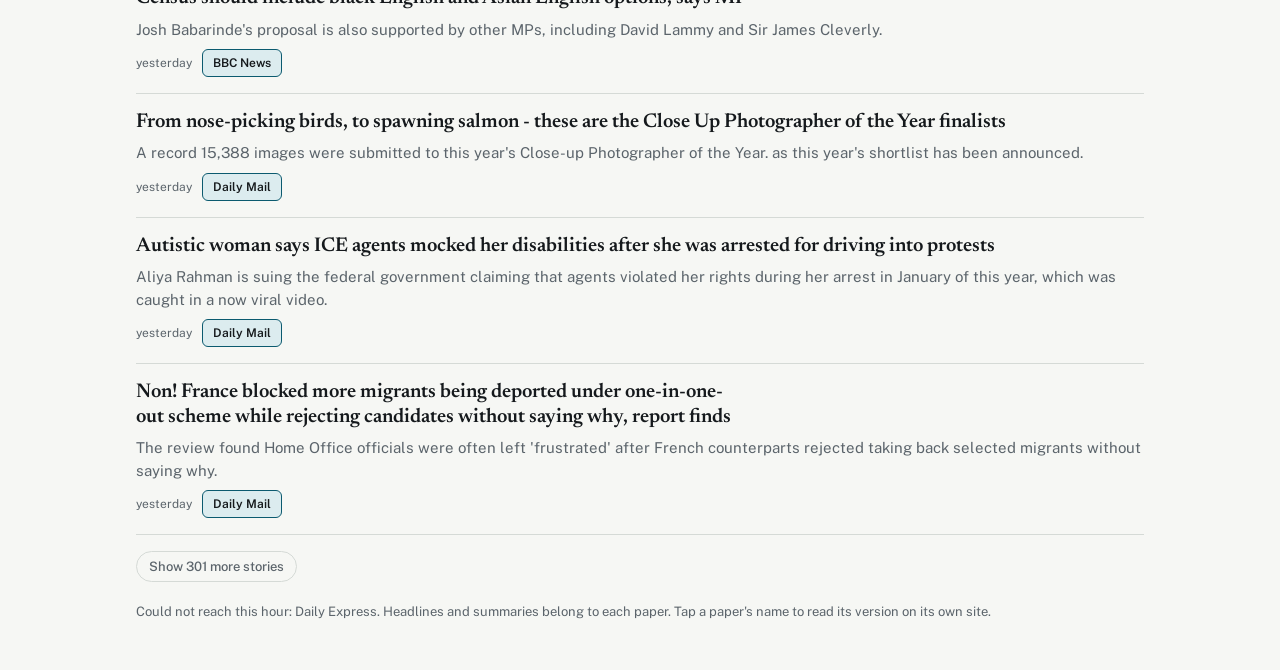
==== commit 4592f7fc: "Add on-request copy and strapline rewrites, and a sport section Co-Authored-By: Claude Fable 5.2 <no" ====
--- a/news/index.html
+++ b/news/index.html
@@ -85,7 +85,7 @@
 .story { padding: 16px 0; border-bottom: 1px solid var(--rule); display: flex; flex-direction: column; gap: 8px; }
 .story h3 { margin: 0; font: 600 20px/1.22 var(--display); text-wrap: balance; }
 .lead .story h3 { font-size: 24px; font-weight: 700; }
-.lead + .section + .lead .story h3 { font-size: 20px; font-weight: 600; }
+.lead ~ .lead .story h3 { font-size: 20px; font-weight: 600; }
 .story h3 a { text-decoration: none; }
 .story h3 a:hover { text-decoration: underline; text-decoration-thickness: 1px; }
 .story p { margin: 0; color: var(--muted); font-size: 15px; }
@@ -107,6 +107,15 @@
 .strap { margin: 14px 0 8px; font-family: var(--body); overflow-wrap: anywhere; }
 .strap-top { background: var(--accent); color: var(--paper); font-weight: 600; font-size: 18px; line-height: 1.25; padding: 8px 10px; }
 .strap-bottom { background: var(--ink); color: var(--paper); font-size: 15px; line-height: 1.3; padding: 8px 10px; }
+.panel-headline { font: 600 19px/1.25 var(--display); margin: 10px 0; }
+.copytext { font: 400 16px/1.55 var(--body); background: var(--card); border: 1px solid var(--rule); border-radius: 8px; padding: 4px 14px; margin-top: 10px; }
+.copytext p { margin: 10px 0; color: var(--ink); }
+.copytext[hidden], .chip[hidden], .keyform[hidden], .linkish[hidden] { display: none; }
+.keyform { font-size: 13px; color: var(--muted); margin-top: 10px; }
+.keyform .search { flex: 1 1 180px; width: auto; }
+.linkish { background: none; border: 0; padding: 8px 0 0; color: var(--muted); font: 400 12px var(--body); text-decoration: underline; cursor: pointer; }
+.chip:disabled { opacity: .5; }
+dialog { max-height: calc(100% - 24px); overflow-y: auto; }
 .panel-actions { display: flex; flex-wrap: wrap; gap: 8px; margin: 12px 0 4px; }
 .counts { font-size: 12px; color: var(--muted); font-variant-numeric: tabular-nums; }
 .note { color: var(--muted); font-size: 14px; padding: 24px 0; }
@@ -134,9 +143,13 @@
 
 <dialog id="panel" aria-labelledby="panel-title">
   <div class="panel-head">
-    <h2 class="section" id="panel-title">Strapline</h2>
+    <h2 class="section" id="panel-title">Story</h2>
     <button class="chip" id="panel-close" type="button">Close</button>
   </div>
+  <p class="panel-headline" id="panel-headline"></p>
+  <div class="meta" id="panel-papers"></div>
+
+  <h2 class="section">Strapline</h2>
   <div class="strap">
     <div class="strap-top" id="strap-top"></div>
     <div class="strap-bottom" id="strap-bottom"></div>
@@ -145,10 +158,28 @@
   <div class="panel-actions">
     <button class="chip" id="strap-copy" type="button">Copy strapline</button>
     <button class="chip" id="strap-caps" type="button" aria-pressed="true">Capitals</button>
+    <button class="chip" id="strap-write" type="button">Rewrite strapline</button>
   </div>
   <div class="counts" id="strap-note"></div>
-  <h2 class="section">Read the story</h2>
-  <div class="meta" id="panel-papers"></div>
+
+  <h2 class="section">Copy</h2>
+  <div class="copytext" id="copy-text" hidden></div>
+  <div class="counts" id="copy-counts"></div>
+  <div class="panel-actions">
+    <button class="chip" id="copy-write" type="button">Write copy</button>
+    <button class="chip" id="copy-copy" type="button" hidden>Copy text</button>
+  </div>
+  <div class="counts">Rewrite strapline and Write copy use your API credits each time. Check copy against the sources before using it.</div>
+
+  <div class="counts" id="made-status" role="status"></div>
+  <form class="keyform" id="keyform" hidden>
+    <label for="key-input">Paste your Claude API key to write on request. It is saved only in this browser.</label>
+    <div class="panel-actions">
+      <input class="search" id="key-input" type="password" autocomplete="off" placeholder="sk-ant-…">
+      <button class="chip" type="submit">Save key</button>
+    </div>
+  </form>
+  <button class="linkish" id="key-forget" type="button" hidden>Remove the saved key from this browser</button>
 </dialog>
 
 <script>
@@ -238,45 +269,214 @@
     return node;
   }
 
+  /*WRITE-START*/
+  var LIMIT = { top: 43, bottom: 75 };
+  var WRITER = "claude-opus-5-5";
+  function houseStyle(text) {
+    text = String(text || "").replace(/\s+/g, " ").trim().replace(/\bUS\b(?!\.)/g, "U.S.");
+    return /\.$/.test(text) && !/U\.S\.$/.test(text) ? text.slice(0, -1) : text;
+  }
+  function trimLine(text, limit) {
+    text = text.replace(/;/g, ",");
+    if (text.length <= limit) return text;
+    var cut = text.slice(0, limit + 1);
+    cut = cut.slice(0, cut.lastIndexOf(" ")).slice(0, limit);
+    return cut.replace(/[ ,;:\-–—'‘"]+$/, "");
+  }
+  function needsFix(strap) {
+    return strap.top.length > LIMIT.top || strap.bottom.length > LIMIT.bottom || /;/.test(strap.top + strap.bottom);
+  }
+  async function askWriter(key, prompt, maxTokens) {
+    var response = await fetch("https://api.anthropic.com/v1/messages", {
+      method: "POST",
+      headers: {
+        "x-api-key": key,
+        "anthropic-version": "2023-06-01",
+        "content-type": "application/json",
+        "anthropic-dangerous-direct-browser-access": "true"
+      },
+      body: JSON.stringify({
+        model: WRITER,
+        max_tokens: maxTokens,
+        thinking: { type: "adaptive" },
+        output_config: { effort: "low" },
+        messages: [{ role: "user", content: prompt }]
+      })
+    });
+    if (!response.ok) {
+      var detail = "";
+      try { detail = (await response.json()).error.message; } catch (e) {}
+      var error = new Error(detail || "Request failed (" + response.status + ")");
+      error.status = response.status;
+      throw error;
+    }
+    var reply = await response.json();
+    var text = (reply.content || []).map(function (block) { return block.text || ""; }).join("").trim();
+    if (!text) throw new Error("The reply was empty. Try again.");
+    return text;
+  }
+  function readStrap(text) {
+    var found = text.match(/\{[^{}]*\}/);
+    if (!found) throw new Error("The reply could not be read. Try again.");
+    var parsed = JSON.parse(found[0]);
+    var strap = { top: houseStyle(parsed.top), bottom: houseStyle(parsed.bottom) };
+    if (!strap.top || !strap.bottom) throw new Error("The reply was incomplete. Try again.");
+    return strap;
+  }
+  function sourceText(versions, names) {
+    return versions.map(function (v) {
+      return (names[v.s] || v.s) + "\nHeadline: " + v.t + "\n" + (v.x || v.d || "");
+    }).join("\n\n");
+  }
+  // brief: the same strapline brief the hourly collection uses
+  async function writeStrap(key, brief, versions, previous) {
+    var summary = "";
+    versions.forEach(function (v) { if (!summary && (v.x || v.d)) summary = v.x || v.d; });
+    var story = "0. HEADLINES: " + versions.slice(0, 4).map(function (v) { return v.t; }).join(" | ") + "\n   SUMMARY: " + summary;
+    var prompt = brief.replace("{stories}", story) +
+      (previous ? "\n\nWrite a clearly different version from this earlier one:\n" + previous.top + "\n" + previous.bottom : "");
+    var strap = readStrap(await askWriter(key, prompt, 6000));
+    for (var round = 0; round < 2 && needsFix(strap); round++) {
+      strap = readStrap(await askWriter(key,
+        "This TV news strapline breaks house rules (too long, or it uses a semicolon). Rewrite it so that top is at most " +
+        (LIMIT.top - 2) + " characters and bottom is at most " + (LIMIT.bottom - 3) + " characters, counting spaces. " +
+        "Cut words or rephrase. Use no semicolons, no pronoun for the subject, keep the present tense, the facts and the " +
+        "attribution of anything alleged, and keep the two lines from repeating each other.\n\n" +
+        "top (" + strap.top.length + " characters): " + strap.top + "\n" +
+        "bottom (" + strap.bottom.length + " characters): " + strap.bottom + "\n\n" +
+        'Reply with only JSON: {"top": "...", "bottom": "..."}', 6000));
+    }
+    return { top: trimLine(strap.top, LIMIT.top), bottom: trimLine(strap.bottom, LIMIT.bottom) };
+  }
+  async function writeCopy(key, versions, names) {
+    var prompt =
+      "You are a writer on a British TV news channel. Write original news copy on the story below, " +
+      "based only on the source material from other outlets that follows.\n\n" +
+      "Rules:\n" +
+      "- Around two paragraphs, 110 to 150 words in all, if the sources hold enough facts. If they do not, write less. Never pad.\n" +
+      "- Entirely your own wording and structure. Do not reuse any outlet's sentences or distinctive phrases. Names, titles, places and figures are fine, and so is a short direct quote if it is attributed to the person who said it.\n" +
+      "- Use only facts stated in the sources. Add no background, context, figures or history from memory. If the outlets disagree, say who reports what.\n" +
+      "- Attribute anything alleged, claimed or unproven, and never state an allegation as fact. Do not call anyone a victim or offender unless a court has found it.\n" +
+      "- Open with a present-tense sentence that tells the story. Short, clear sentences that read well aloud. British spelling. Write the United States as U.S.\n" +
+      "- Never mention \"the sources\" or comment on what is missing or unknown. Leave out anything you cannot state.\n" +
+      "- Plain text only: no headline, no bullet points, no notes before or after. Separate the paragraphs with a blank line.\n\n" +
+      "SOURCES\n\n" + sourceText(versions, names);
+    var text = await askWriter(key, prompt, 8000);
+    return text.replace(/\r/g, "").replace(/\bUS\b(?!\.)/g, "U.S.").replace(/\n{3,}/g, "\n\n").trim();
+  }
+  /*WRITE-END*/
+
   var panel = document.getElementById("panel");
+  var $ = function (id) { return document.getElementById(id); };
+  var made = {};  // straps and copy written on request, kept in this browser
+  try { made = JSON.parse(localStorage.getItem("news.made") || "{}"); } catch (e) {}
+  function getKey() { try { return localStorage.getItem("news.key") || ""; } catch (e) { return ""; } }
+  function storyKey(story) { return story.versions[0].u; }
+  function keep(story, field, value) {
+    var key = storyKey(story);
+    made[key] = made[key] || {};
+    made[key][field] = value;
+    var keys = Object.keys(made);
+    if (keys.length > 150) delete made[keys[0]];
+    try { localStorage.setItem("news.made", JSON.stringify(made)); } catch (e) {}
+  }
+  function mine(story) { return made[storyKey(story)] || {}; }
+  function currentStrap() { return mine(state.open).strap || state.open.strap; }
   function strapLines() {
-    var strap = state.open.strap;
+    var strap = currentStrap();
     return state.caps ? [strap.top.toUpperCase(), strap.bottom.toUpperCase()] : [strap.top, strap.bottom];
   }
-  function renderStrap() {
-    var lines = strapLines();
-    document.getElementById("strap-top").textContent = lines[0];
-    document.getElementById("strap-bottom").textContent = lines[1];
-    document.getElementById("strap-counts").textContent =
-      "Top " + lines[0].length + " of 43 characters, bottom " + lines[1].length + " of 75";
-    document.getElementById("strap-caps").setAttribute("aria-pressed", String(state.caps));
-    document.getElementById("strap-note").textContent = state.open.strap.auto
-      ? "Rough version, trimmed from the headline. A written one replaces it at the next update if AI straplines are switched on."
+  function renderPanel() {
+    var lines = strapLines(), copy = mine(state.open).copy;
+    $("strap-top").textContent = lines[0];
+    $("strap-bottom").textContent = lines[1];
+    $("strap-counts").textContent =
+      "Top " + lines[0].length + " of " + LIMIT.top + " characters, bottom " + lines[1].length + " of " + LIMIT.bottom;
+    $("strap-caps").setAttribute("aria-pressed", String(state.caps));
+    $("strap-note").textContent = currentStrap().auto
+      ? "Rough version, trimmed from the headline. A written one replaces it at the next update."
       : "";
-    document.getElementById("strap-copy").textContent = "Copy strapline";
+    $("strap-copy").textContent = "Copy strapline";
+    $("copy-copy").textContent = "Copy text";
+    $("copy-text").hidden = !copy;
+    $("copy-copy").hidden = !copy;
+    $("copy-write").textContent = copy ? "Write copy again" : "Write copy";
+    $("copy-text").textContent = "";
+    $("copy-counts").textContent = "";
+    if (copy) {
+      copy.split(/\n\s*\n/).forEach(function (para) { $("copy-text").appendChild(el("p", null, para)); });
+      $("copy-counts").textContent = copy.split(/\s+/).filter(Boolean).length + " words";
+    }
+    $("key-forget").hidden = !getKey();
   }
   function openPanel(story, versions) {
     state.open = story;
-    renderStrap();
-    var papers = document.getElementById("panel-papers");
+    $("panel-headline").textContent = versions[0].t;
+    $("made-status").textContent = "";
+    $("keyform").hidden = true;
+    var papers = $("panel-papers");
     papers.textContent = "";
     versions.forEach(function (v) {
-      var copy = el("a", "copy", state.names[v.s] || v.s);
-      copy.href = v.u; copy.target = "_blank"; copy.rel = "noopener"; copy.title = v.t;
-      papers.appendChild(copy);
-    });
+      var link = el("a", "copy", "Read in " + (state.names[v.s] || v.s));
+      link.href = v.u; link.target = "_blank"; link.rel = "noopener"; link.title = v.t;
+      papers.appendChild(link);
+    });
+    renderPanel();
     panel.showModal();
   }
-  document.getElementById("panel-close").addEventListener("click", function () { panel.close(); });
-  panel.addEventListener("click", function (event) { if (event.target === panel) panel.close(); });
-  document.getElementById("strap-caps").addEventListener("click", function () {
-    state.caps = !state.caps; save(); renderStrap();
-  });
-  document.getElementById("strap-copy").addEventListener("click", function () {
-    var button = this, text = strapLines().join("\n");
+  function copyOut(button, text) {
     function done(ok) { button.textContent = ok ? "Copied" : "Could not copy: select the text instead"; }
     try { navigator.clipboard.writeText(text).then(function () { done(true); }, function () { done(false); }); }
     catch (e) { done(false); }
+  }
+  // run a paid request for the open story, with the key and error handling in one place
+  function request(button, label, work) {
+    var key = getKey(), story = state.open;
+    if (!key) { state.pending = button; $("keyform").hidden = false; $("key-input").focus(); return; }
+    button.disabled = true;
+    $("made-status").textContent = label;
+    work(key, story).then(function () {
+      if (state.open === story) { $("made-status").textContent = ""; renderPanel(); }
+    }, function (error) {
+      if (state.open !== story) return;
+      $("made-status").textContent = error.status === 401
+        ? "The key was rejected. Remove it below and save it again."
+        : "Could not finish: " + (error.message === "Failed to fetch" || error.message === "Load failed"
+          ? "no connection to the writing service from here. Open the page in a web browser."
+          : error.message);
+    }).then(function () { button.disabled = false; });
+  }
+  $("panel-close").addEventListener("click", function () { panel.close(); });
+  panel.addEventListener("click", function (event) { if (event.target === panel) panel.close(); });
+  $("strap-caps").addEventListener("click", function () { state.caps = !state.caps; save(); renderPanel(); });
+  $("strap-copy").addEventListener("click", function () { copyOut(this, strapLines().join("\n")); });
+  $("copy-copy").addEventListener("click", function () { copyOut(this, mine(state.open).copy); });
+  $("strap-write").addEventListener("click", function () {
+    request(this, "Writing a new strapline…", function (key, story) {
+      return writeStrap(key, state.data.brief, story.versions, mine(story).strap || (story.strap.auto ? null : story.strap))
+        .then(function (strap) { keep(story, "strap", strap); });
+    });
+  });
+  $("copy-write").addEventListener("click", function () {
+    request(this, "Writing copy…", function (key, story) {
+      return writeCopy(key, story.versions, state.names).then(function (text) { keep(story, "copy", text); });
+    });
+  });
+  $("keyform").addEventListener("submit", function (event) {
+    event.preventDefault();
+    var value = $("key-input").value.trim();
+    if (!value) return;
+    try { localStorage.setItem("news.key", value); }
+    catch (e) { $("made-status").textContent = "This browser would not save the key."; return; }
+    $("key-input").value = "";
+    $("keyform").hidden = true;
+    renderPanel();
+    if (state.pending) { var button = state.pending; state.pending = null; button.click(); }
+  });
+  $("key-forget").addEventListener("click", function () {
+    try { localStorage.removeItem("news.key"); } catch (e) {}
+    $("made-status").textContent = "Key removed from this browser.";
+    renderPanel();
   });
 
   function renderStories() {
@@ -297,11 +497,12 @@
       else main.appendChild(el("p", "note", "Nothing matches. Try fewer or different words."));
       return;
     }
-    var lead = el("div", "lead"), light = el("div", "lead"), rest = el("div");
+    var lead = el("div", "lead"), light = el("div", "lead"), sport = el("div", "lead"), rest = el("div");
     state.data.stories.forEach(function (story) {
       var node = storyNode(story);
       if (!node) return;
-      if (story.light) { if (light.children.length < 8) light.appendChild(node); }
+      if (story.sport) { if (sport.children.length < 10) sport.appendChild(node); }
+      else if (story.light) { if (light.children.length < 8) light.appendChild(node); }
       else (Number(node.dataset.papers) > 1 ? lead : rest).appendChild(node);
     });
     if (lead.children.length) {
@@ -311,6 +512,10 @@
     if (light.children.length) {
       main.appendChild(el("h2", "section", "Lighter side"));
       main.appendChild(light);
+    }
+    if (sport.children.length) {
+      main.appendChild(el("h2", "section", "Sport"));
+      main.appendChild(sport);
     }
     if (rest.children.length) {
       main.appendChild(el("h2", "section", lead.children.length ? "Also today" : "Today"));
@@ -325,7 +530,7 @@
         main.appendChild(more);
       }
     }
-    if (!lead.children.length && !rest.children.length && !light.children.length) {
+    if (!lead.children.length && !rest.children.length && !light.children.length && !sport.children.length) {
       main.appendChild(el("p", "note", "No stories to show. Turn a paper back on above."));
     }
   }
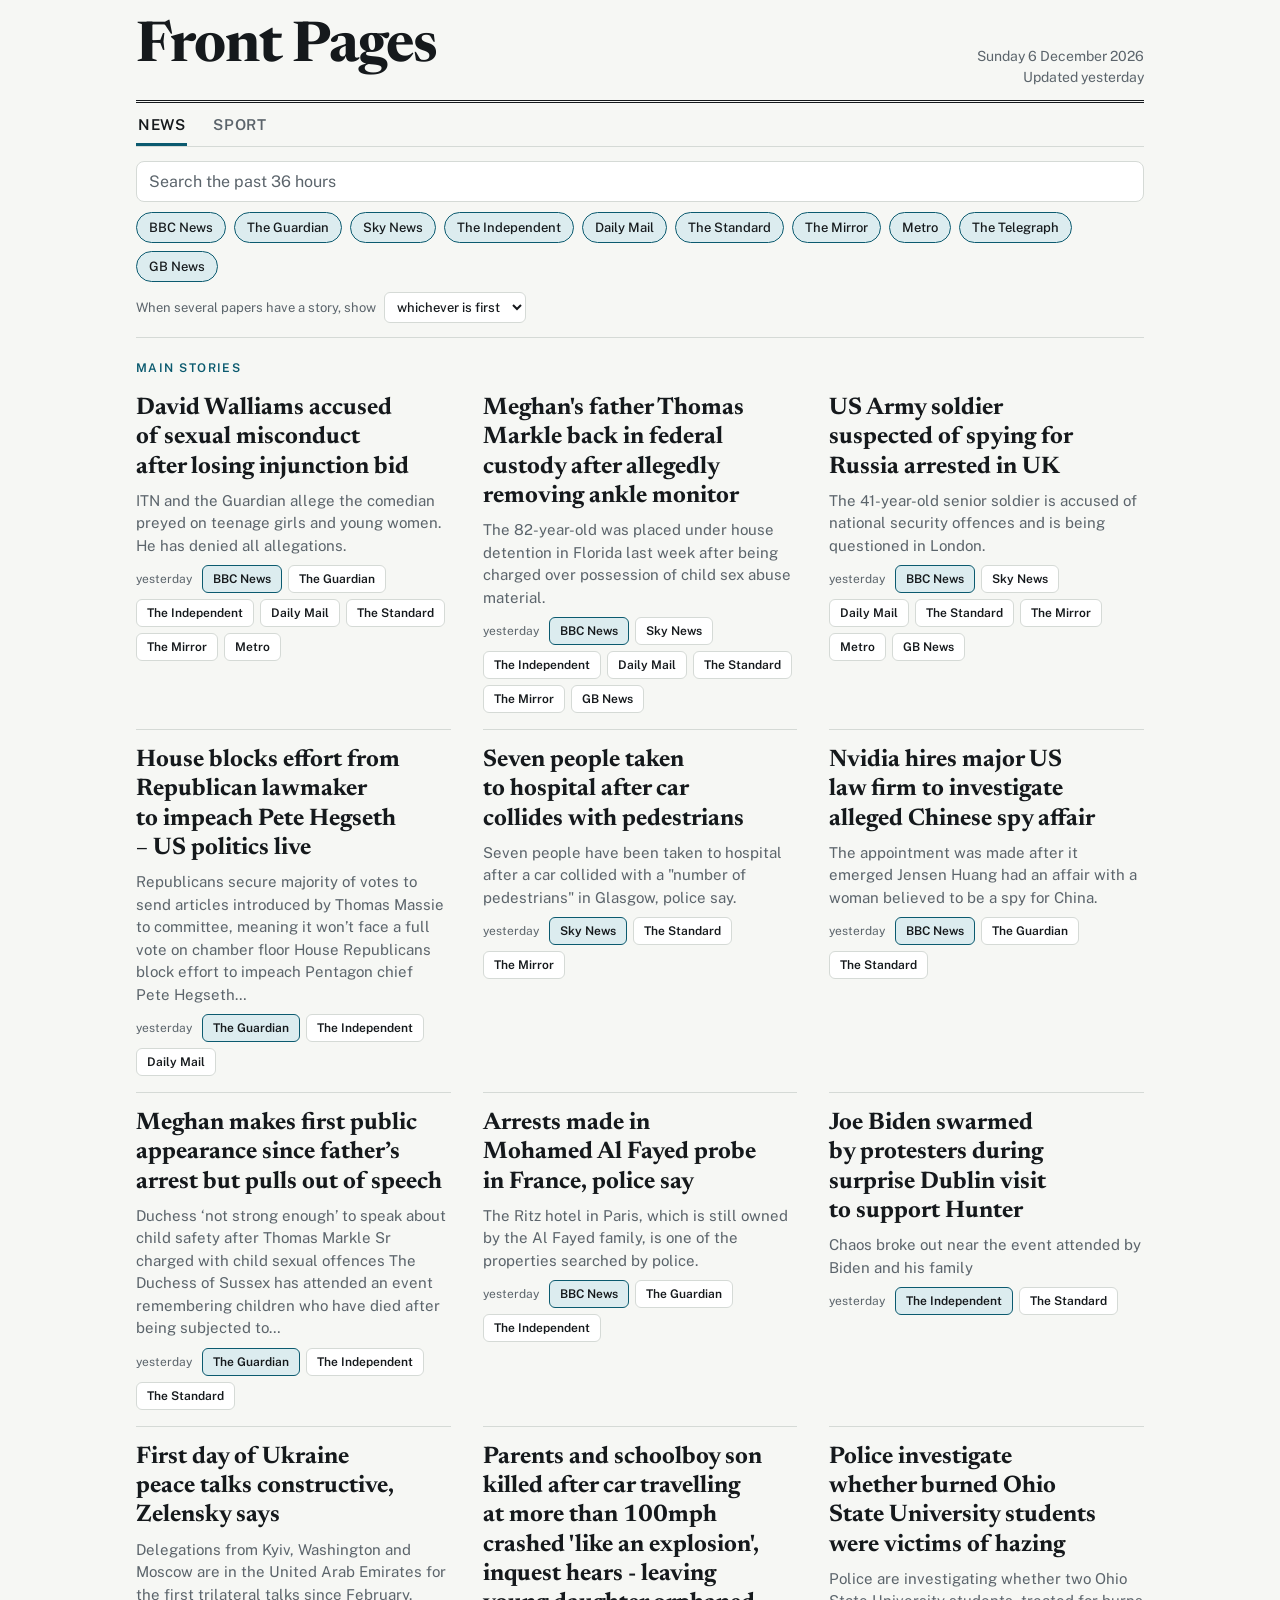
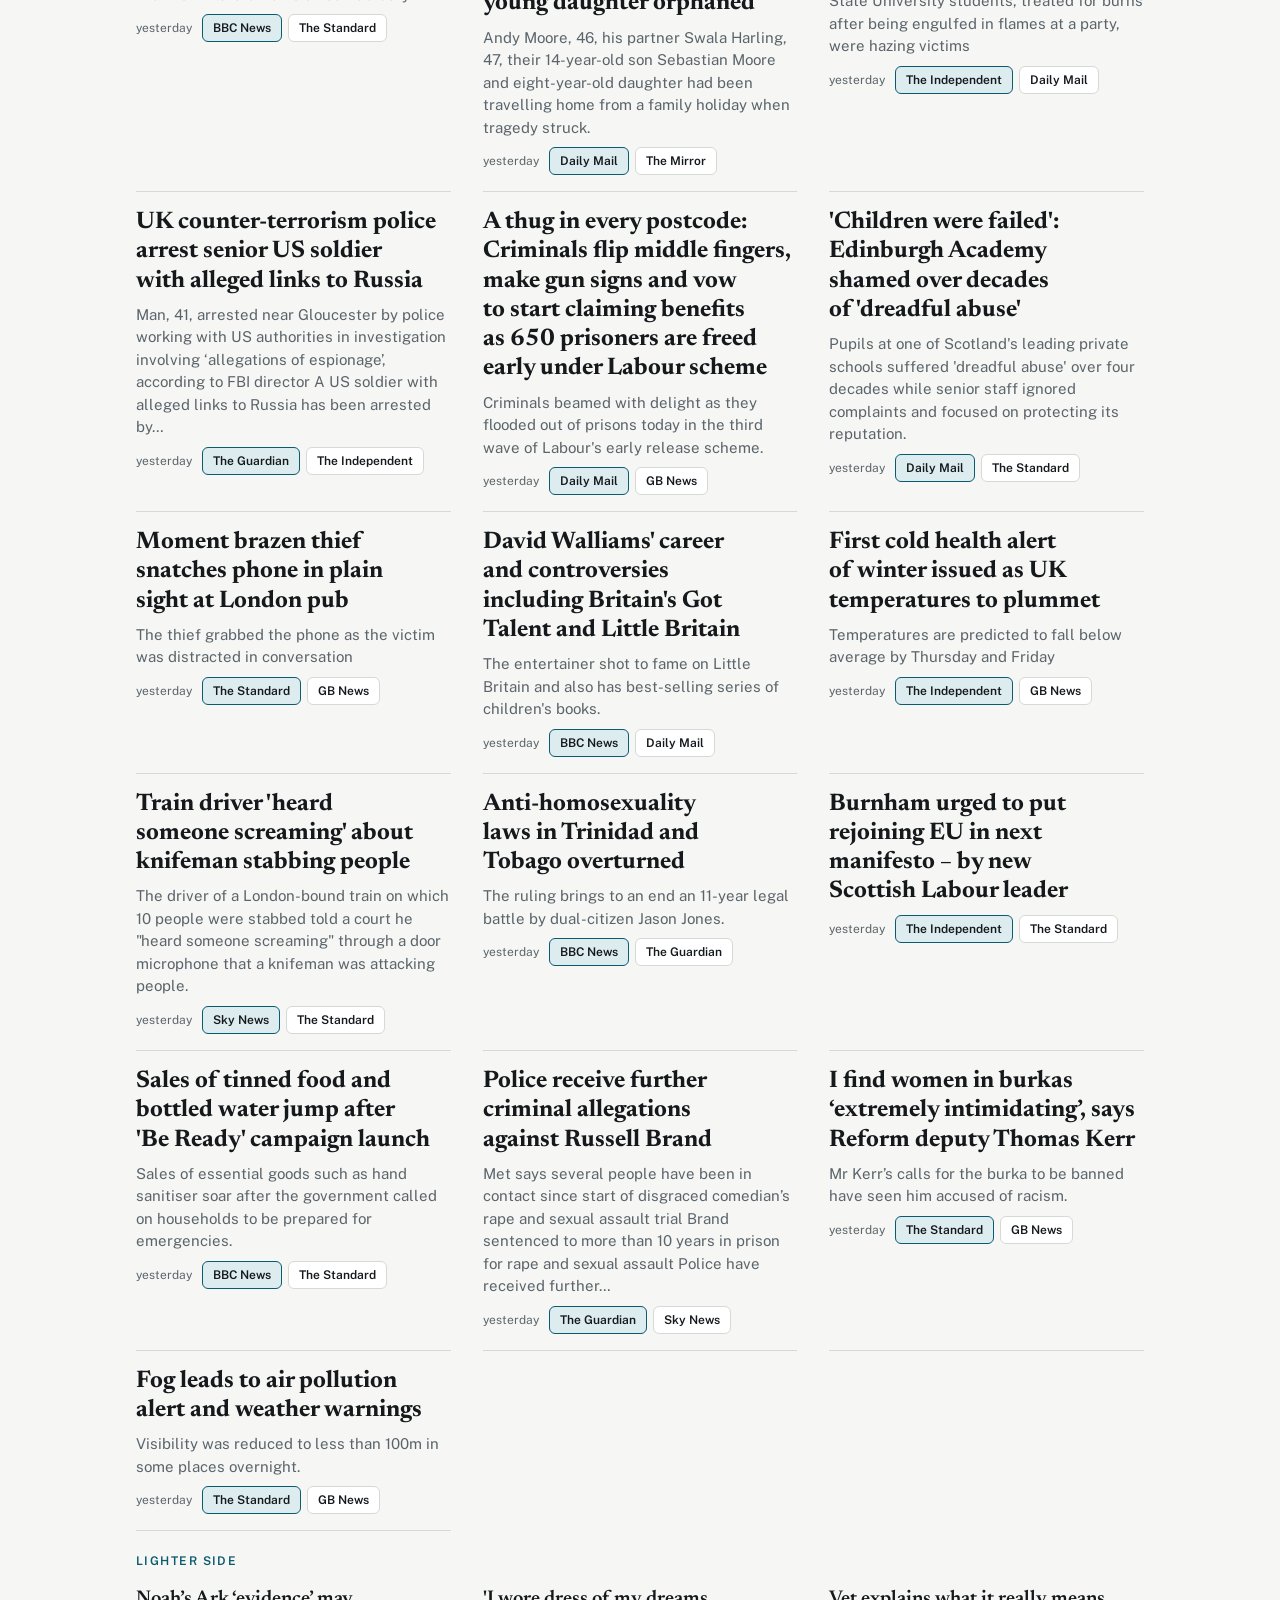
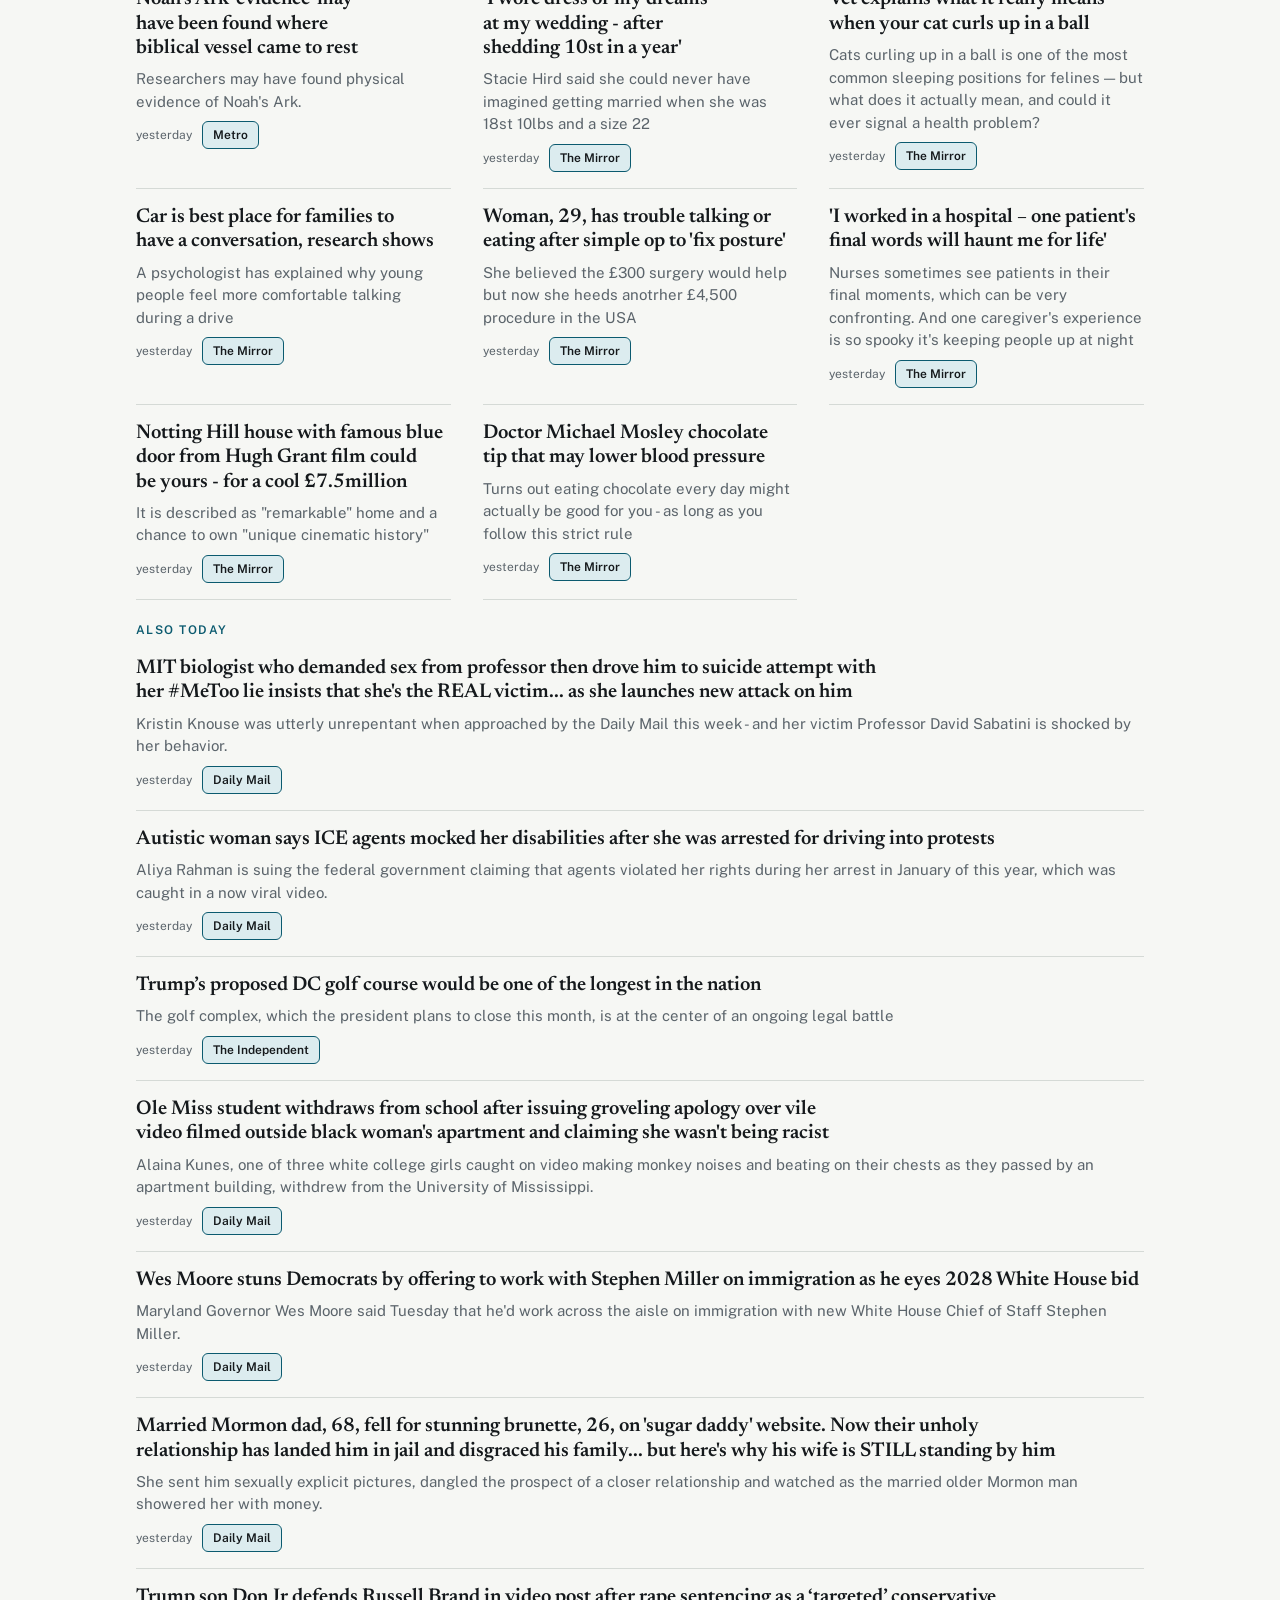
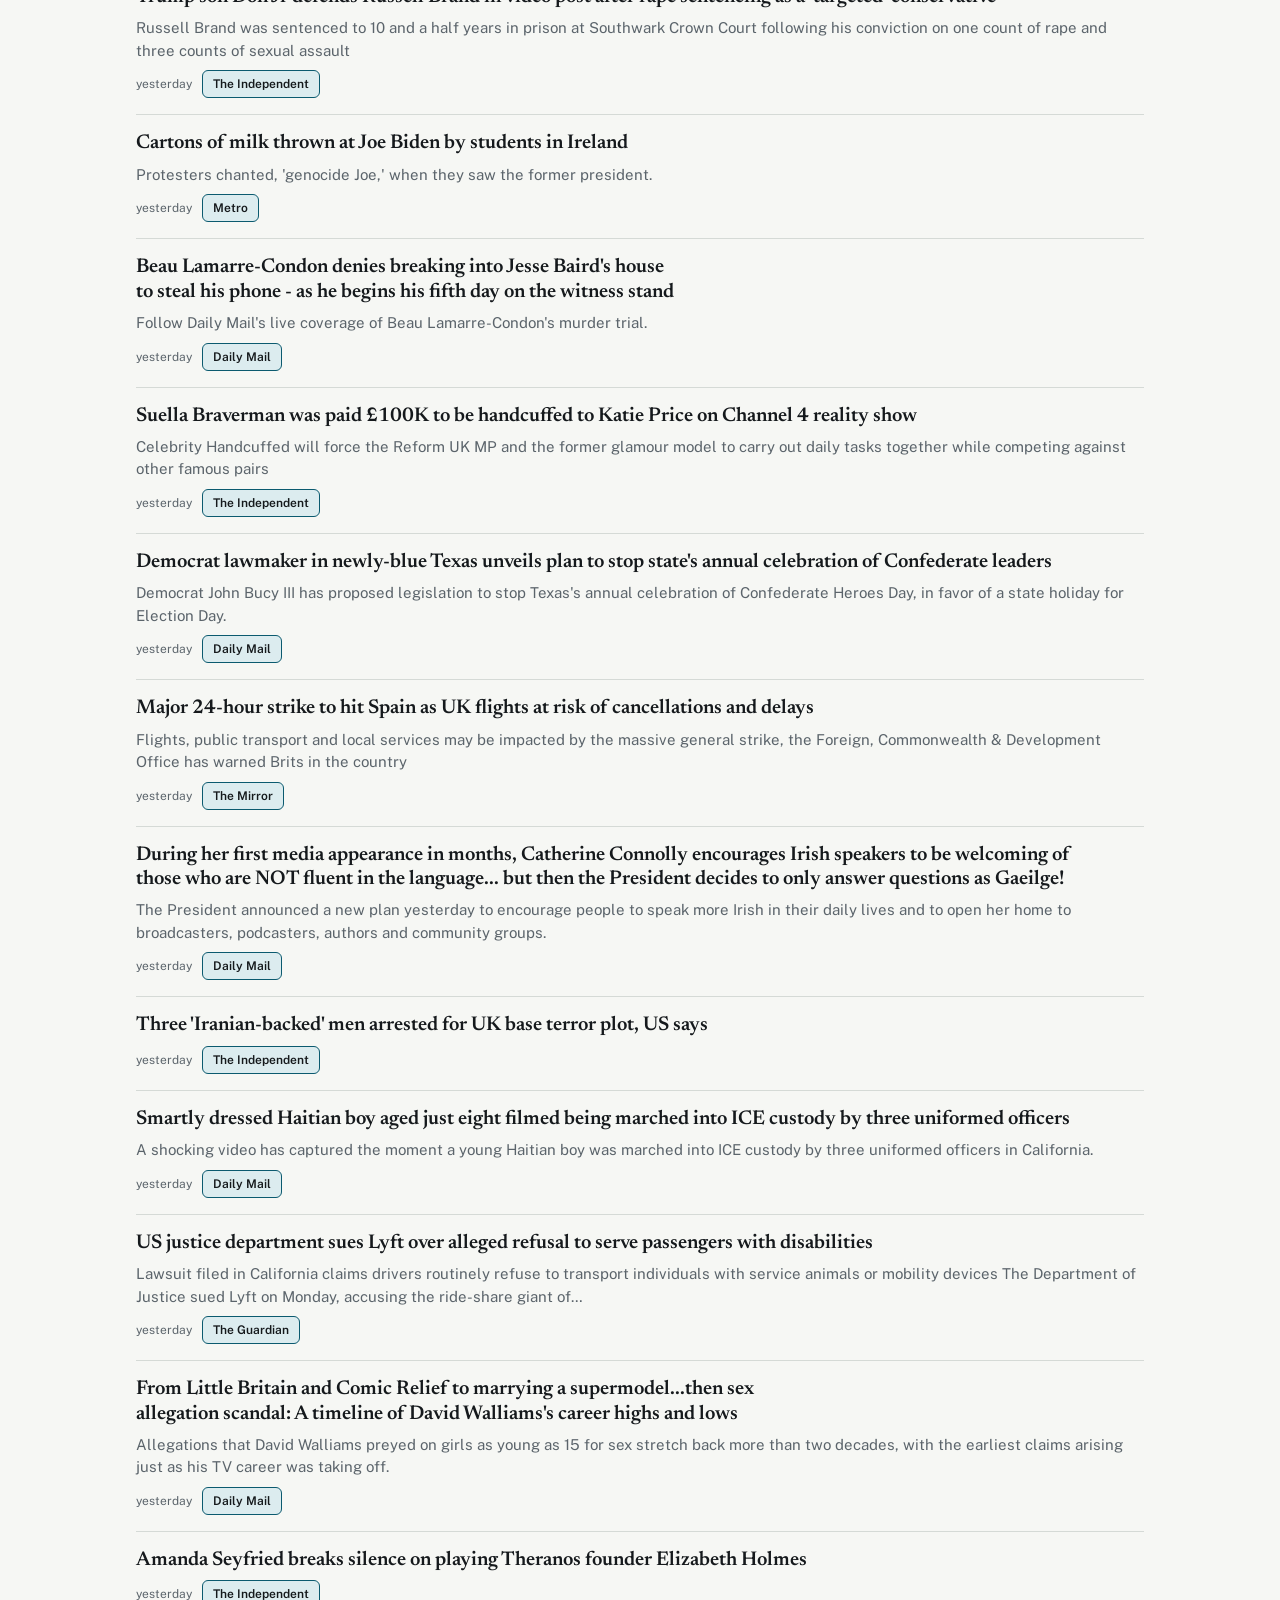
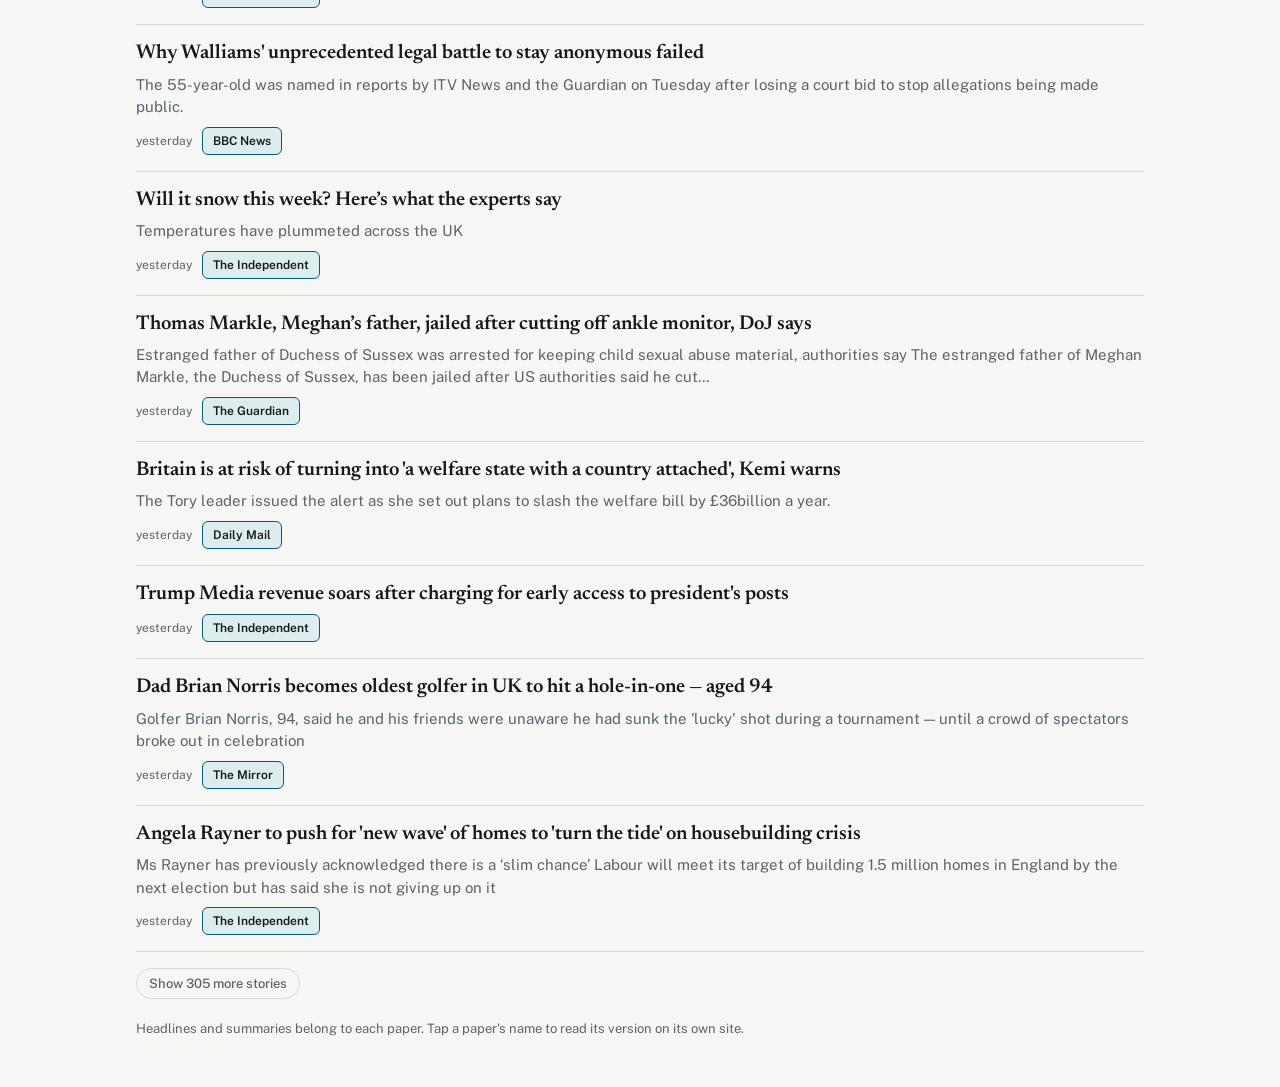
==== commit 4d28eb63: "Add a Sport tab, regroup split stories, one idea per strap line Co-Authored-By: Claude Fable 5.2 <no" ====
--- a/news/index.html
+++ b/news/index.html
@@ -57,6 +57,12 @@
 }
 .mast .date { color: var(--muted); font-size: 14px; margin-left: auto; text-align: right; }
 
+.tabs { display: flex; gap: 24px; border-bottom: 1px solid var(--rule); }
+.tab {
+  font: 600 15px/1 var(--body); letter-spacing: .04em; text-transform: uppercase; color: var(--muted);
+  background: none; border: 0; border-bottom: 3px solid transparent; padding: 14px 2px 11px; cursor: pointer;
+}
+.tab[aria-pressed="true"] { color: var(--ink); border-bottom-color: var(--accent); }
 .controls { display: flex; flex-direction: column; gap: 10px; padding: 14px 0; border-bottom: 1px solid var(--rule); }
 .search {
   width: 100%; font: 400 16px var(--body); color: var(--ink); background: var(--card);
@@ -129,6 +135,11 @@
     <div class="date"><span id="today"></span><br><span id="updated">Loading…</span></div>
   </header>
 
+  <nav class="tabs" aria-label="Sections">
+    <button class="tab" id="tab-news" type="button" aria-pressed="true">News</button>
+    <button class="tab" id="tab-sport" type="button" aria-pressed="false">Sport</button>
+  </nav>
+
   <div class="controls">
     <input class="search" id="search" type="search" placeholder="Search the past 36 hours" aria-label="Search stories from the past 36 hours" autocomplete="off">
     <div class="chips" id="chips" aria-label="Papers to show"></div>
@@ -497,28 +508,25 @@
       else main.appendChild(el("p", "note", "Nothing matches. Try fewer or different words."));
       return;
     }
-    var lead = el("div", "lead"), light = el("div", "lead"), sport = el("div", "lead"), rest = el("div");
+    var onSport = state.tab === "sport";
+    var lead = el("div", "lead"), light = el("div", "lead"), rest = el("div");
     state.data.stories.forEach(function (story) {
+      if (!!story.sport !== onSport) return;
       var node = storyNode(story);
       if (!node) return;
-      if (story.sport) { if (sport.children.length < 10) sport.appendChild(node); }
-      else if (story.light) { if (light.children.length < 8) light.appendChild(node); }
+      if (story.light && !onSport) { if (light.children.length < 8) light.appendChild(node); }
       else (Number(node.dataset.papers) > 1 ? lead : rest).appendChild(node);
     });
     if (lead.children.length) {
-      main.appendChild(el("h2", "section", "Main stories"));
+      main.appendChild(el("h2", "section", onSport ? "Main sport stories" : "Main stories"));
       main.appendChild(lead);
     }
     if (light.children.length) {
       main.appendChild(el("h2", "section", "Lighter side"));
       main.appendChild(light);
     }
-    if (sport.children.length) {
-      main.appendChild(el("h2", "section", "Sport"));
-      main.appendChild(sport);
-    }
     if (rest.children.length) {
-      main.appendChild(el("h2", "section", lead.children.length ? "Also today" : "Today"));
+      main.appendChild(el("h2", "section", onSport ? "More sport" : lead.children.length ? "Also today" : "Today"));
       main.appendChild(rest);
       var extra = Array.prototype.slice.call(rest.children, 25);
       if (extra.length && !state.showAll) {
@@ -530,7 +538,7 @@
         main.appendChild(more);
       }
     }
-    if (!lead.children.length && !rest.children.length && !light.children.length && !sport.children.length) {
+    if (!lead.children.length && !rest.children.length && !light.children.length) {
       main.appendChild(el("p", "note", "No stories to show. Turn a paper back on above."));
     }
   }
@@ -551,6 +559,20 @@
       "Headlines and summaries belong to each paper. Tap a paper's name to read its version on its own site.";
   }
 
+  function showTab(tab) {
+    state.tab = tab;
+    state.showAll = false;
+    document.getElementById("tab-news").setAttribute("aria-pressed", String(tab !== "sport"));
+    document.getElementById("tab-sport").setAttribute("aria-pressed", String(tab === "sport"));
+    if (location.hash !== (tab === "sport" ? "#sport" : "")) {
+      try { history.replaceState(null, "", tab === "sport" ? "#sport" : location.pathname); } catch (e) {}
+    }
+    if (state.data) renderStories();
+  }
+  document.getElementById("tab-news").addEventListener("click", function () { showTab("news"); });
+  document.getElementById("tab-sport").addEventListener("click", function () { showTab("sport"); });
+  if (location.hash === "#sport") showTab("sport");
+
   document.getElementById("search").addEventListener("input", function (event) {
     state.query = event.target.value;
     if (state.data) renderStories();
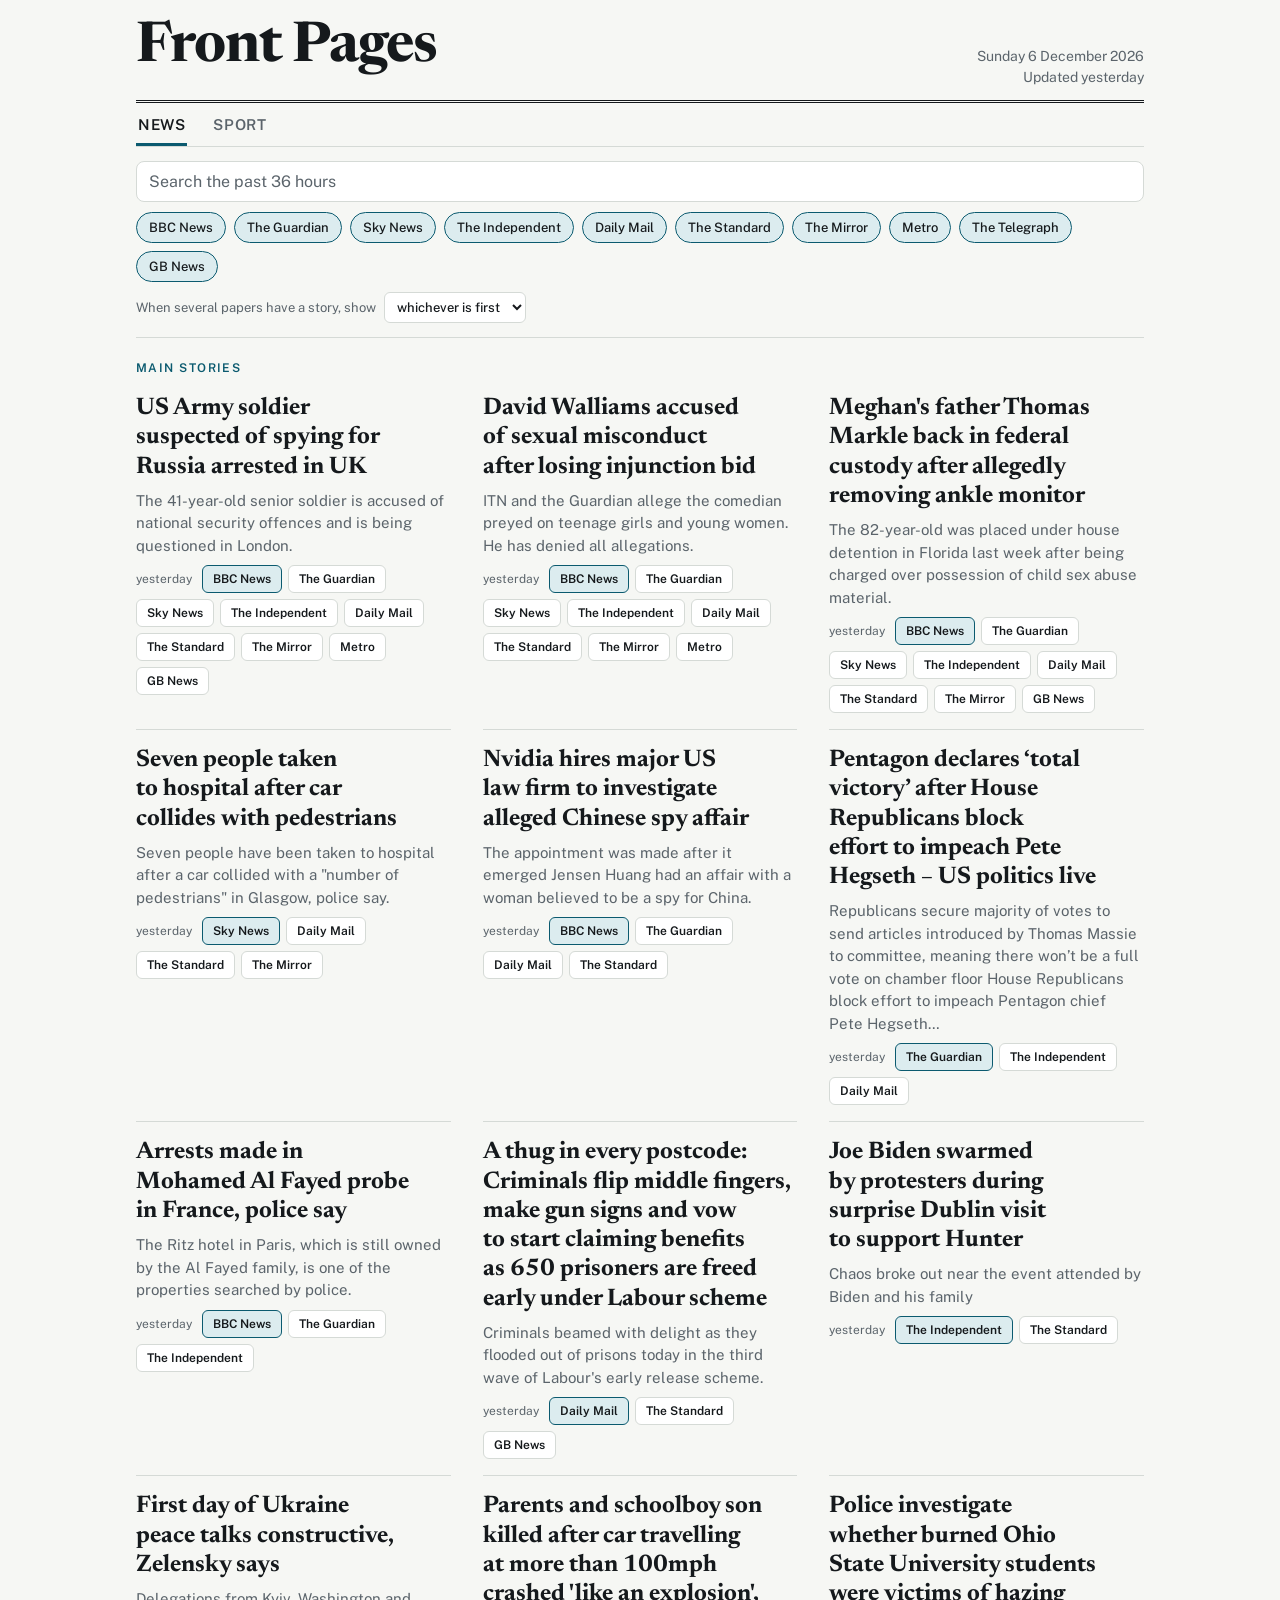
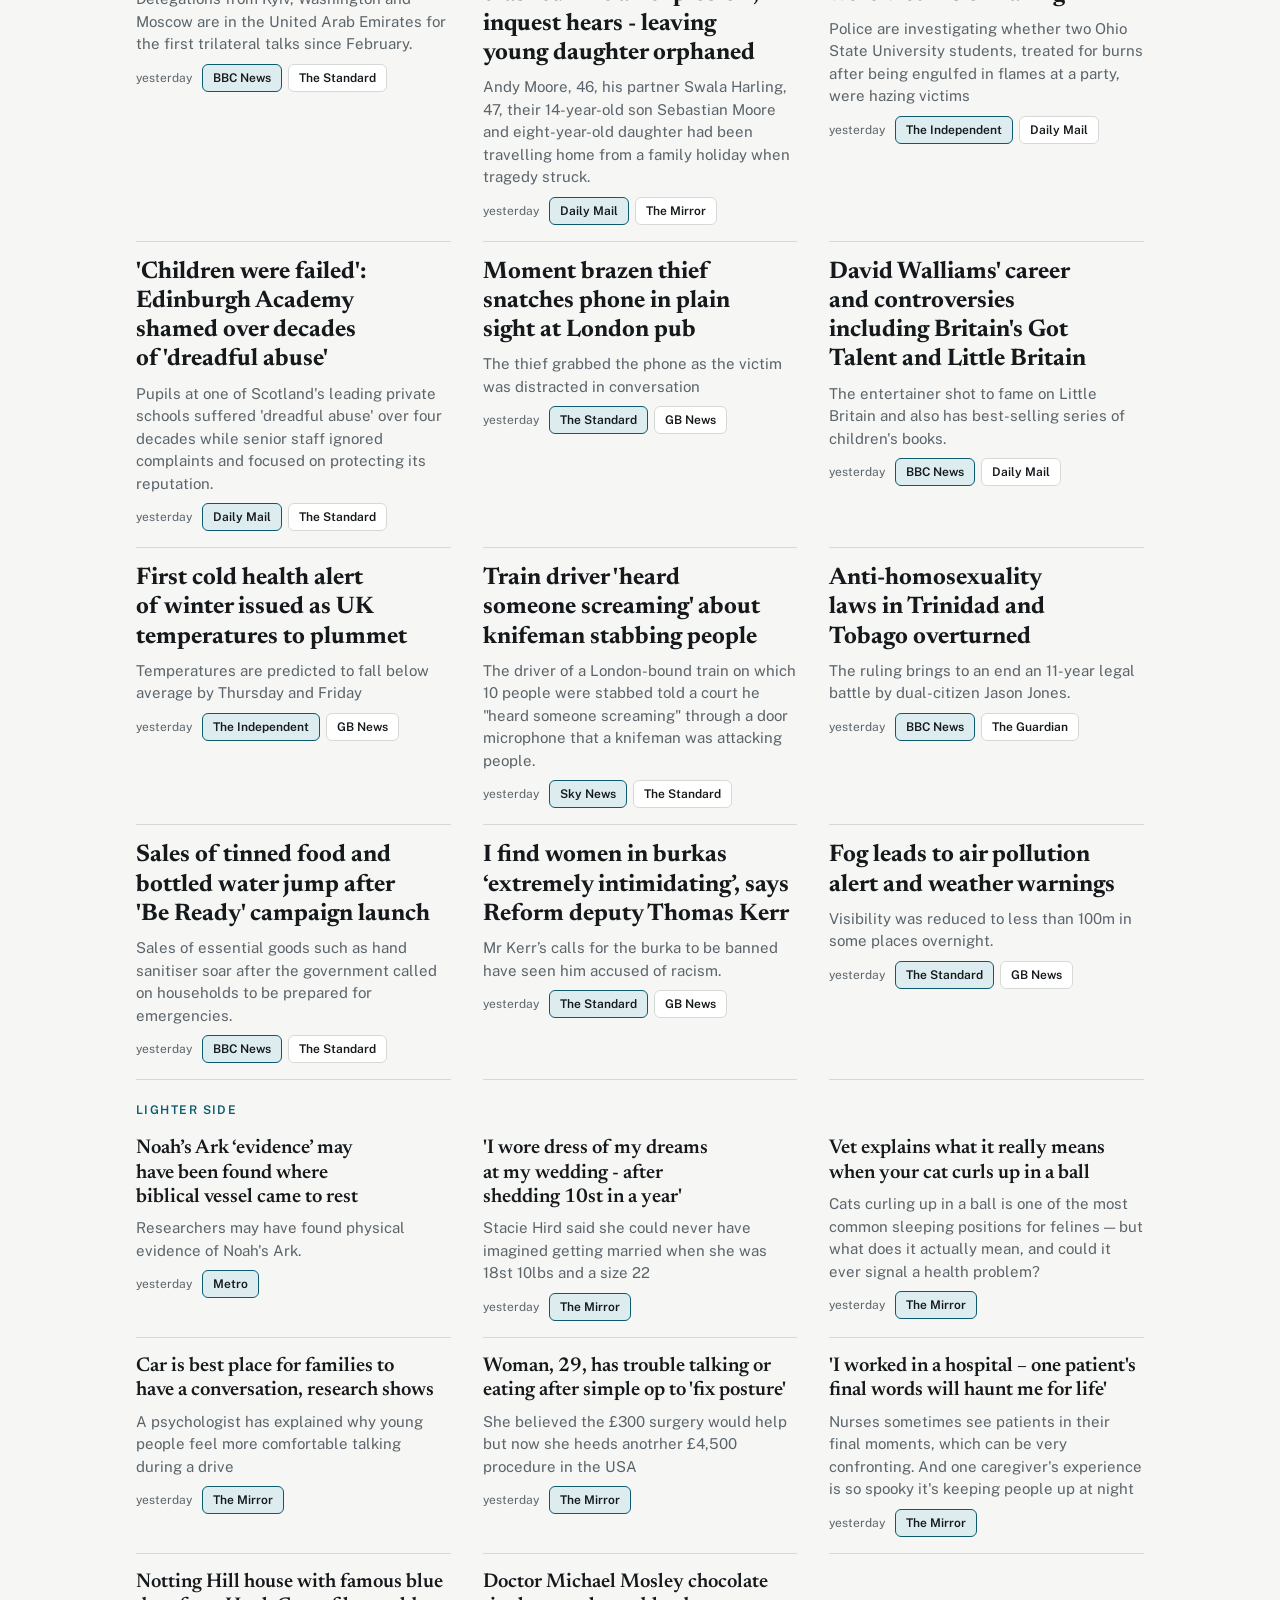
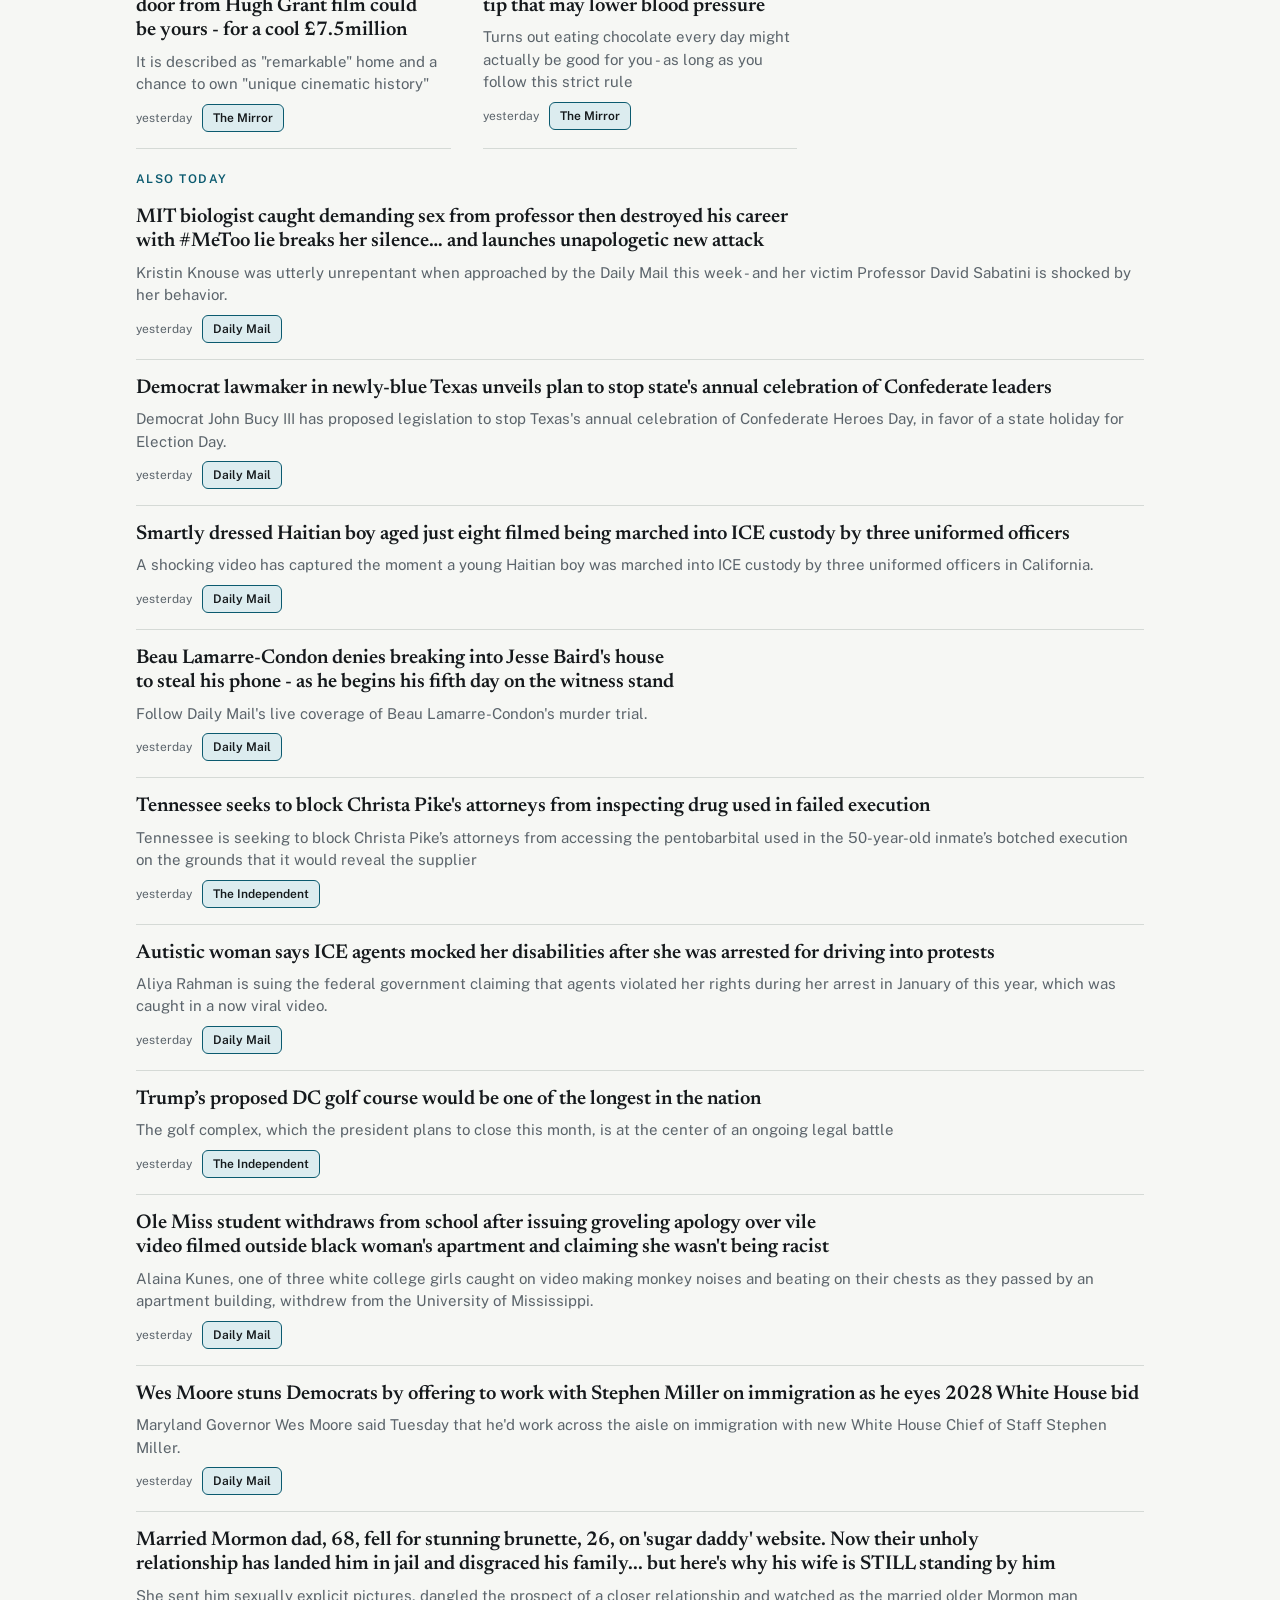
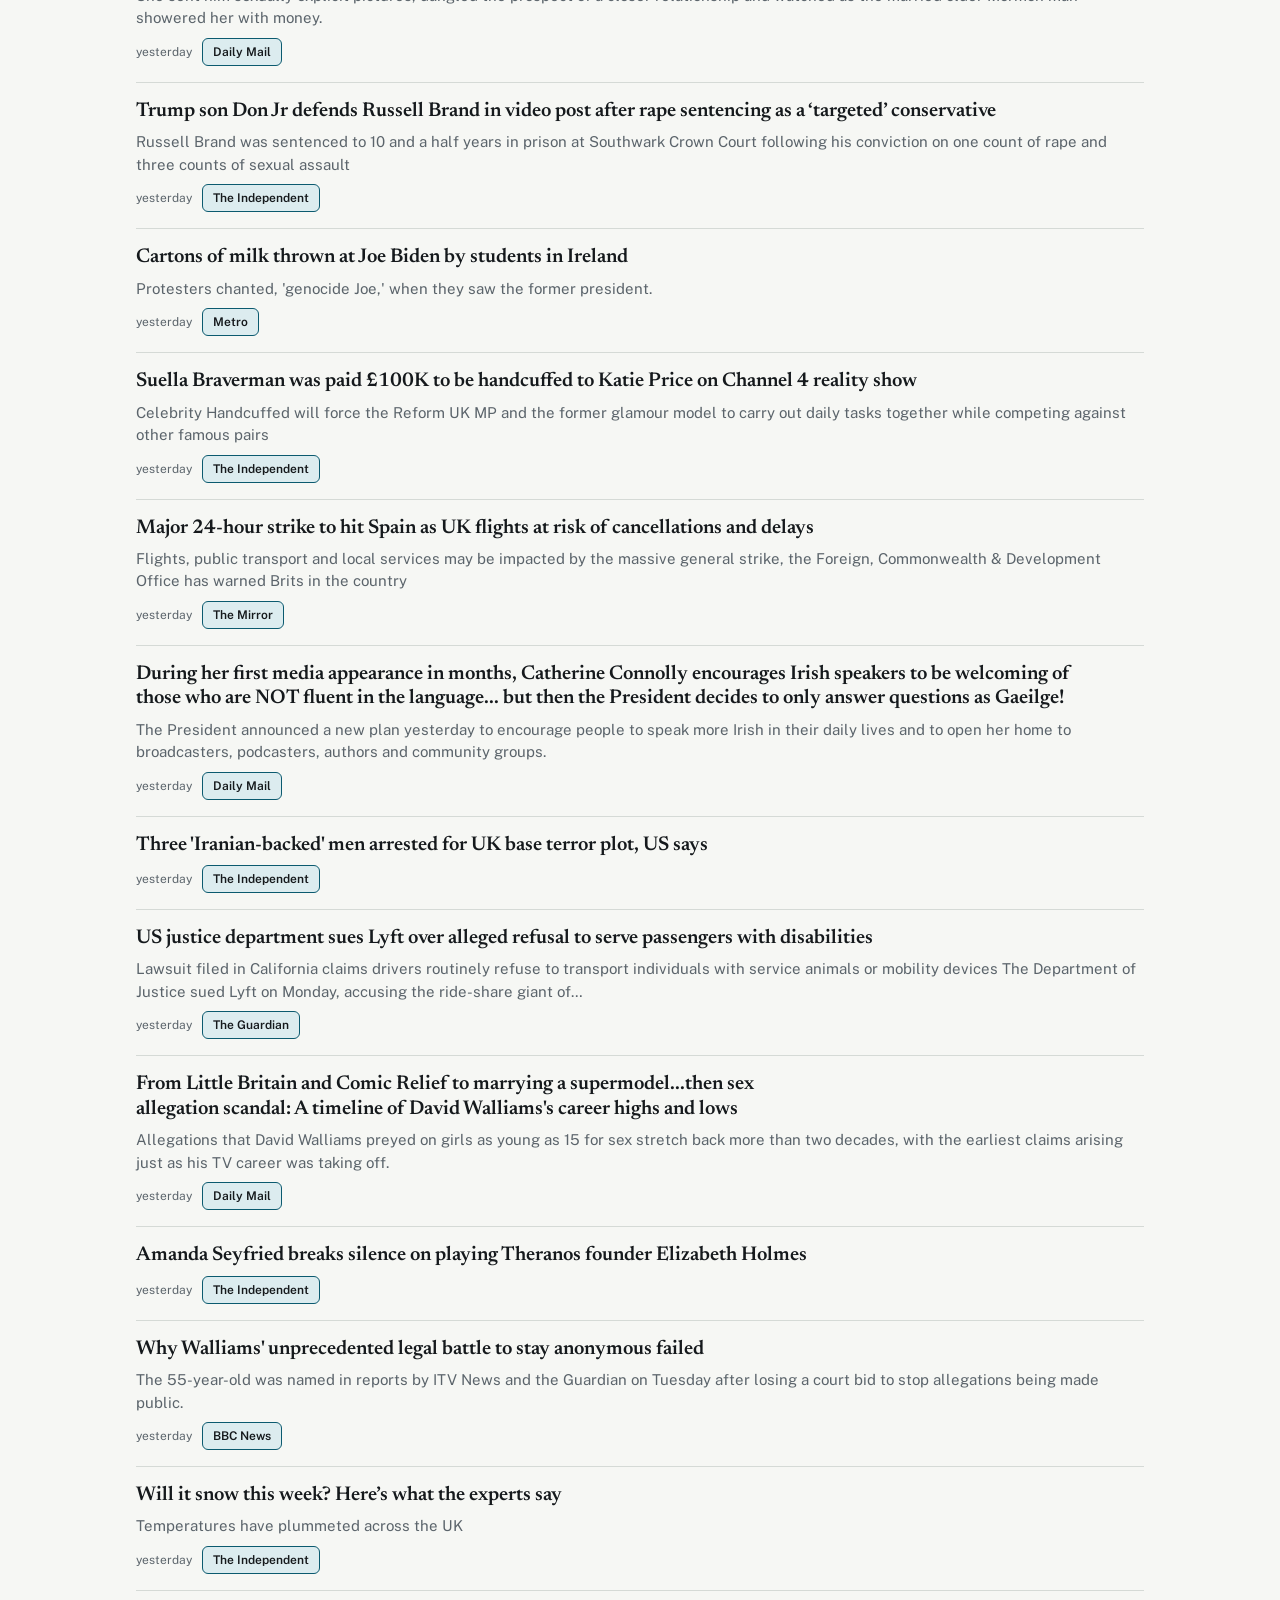
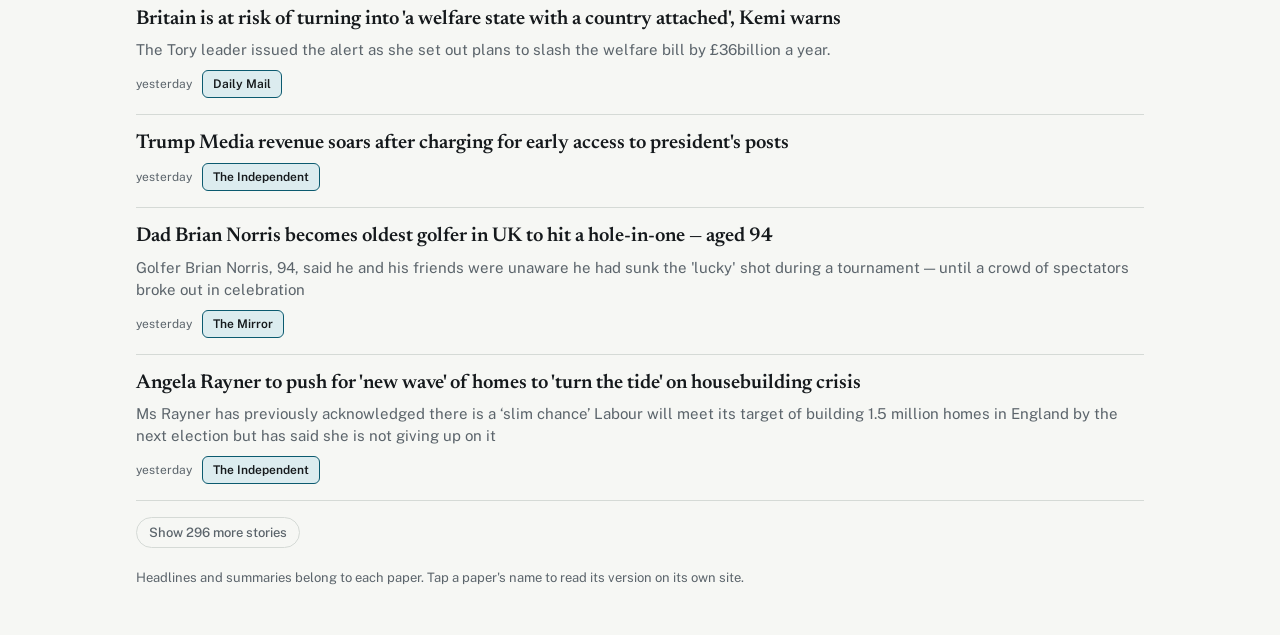
==== commit a01fe320: "Straplines: no articles anywhere in either line Co-Authored-By: Claude Fable 5.2 <noreply@anthropic." ====
--- a/news/index.html
+++ b/news/index.html
@@ -285,6 +285,9 @@
   var WRITER = "claude-opus-5-5";
   function houseStyle(text) {
     text = String(text || "").replace(/\s+/g, " ").trim().replace(/\bUS\b(?!\.)/g, "U.S.");
+    text = text.replace(/\b[Tt]he (?=\d)/g, "");
+    text = text.replace(/^(?:The|A|An) (?=\S)/, "");  // headline style: no article to open a line
+    text = text.charAt(0).toUpperCase() + text.slice(1);
     return /\.$/.test(text) && !/U\.S\.$/.test(text) ? text.slice(0, -1) : text;
   }
   function trimLine(text, limit) {
@@ -351,7 +354,7 @@
       strap = readStrap(await askWriter(key,
         "This TV news strapline breaks house rules (too long, or it uses a semicolon). Rewrite it so that top is at most " +
         (LIMIT.top - 2) + " characters and bottom is at most " + (LIMIT.bottom - 3) + " characters, counting spaces. " +
-        "Cut words or rephrase. Use no semicolons, no pronoun for the subject, keep the present tense, the facts and the " +
+        "Cut words or rephrase. Use no semicolons, no pronoun for the subject, no \"the\", \"a\" or \"an\" anywhere unless part of a name, keep the present tense, the facts and the " +
         "attribution of anything alleged, and keep the two lines from repeating each other.\n\n" +
         "top (" + strap.top.length + " characters): " + strap.top + "\n" +
         "bottom (" + strap.bottom.length + " characters): " + strap.bottom + "\n\n" +
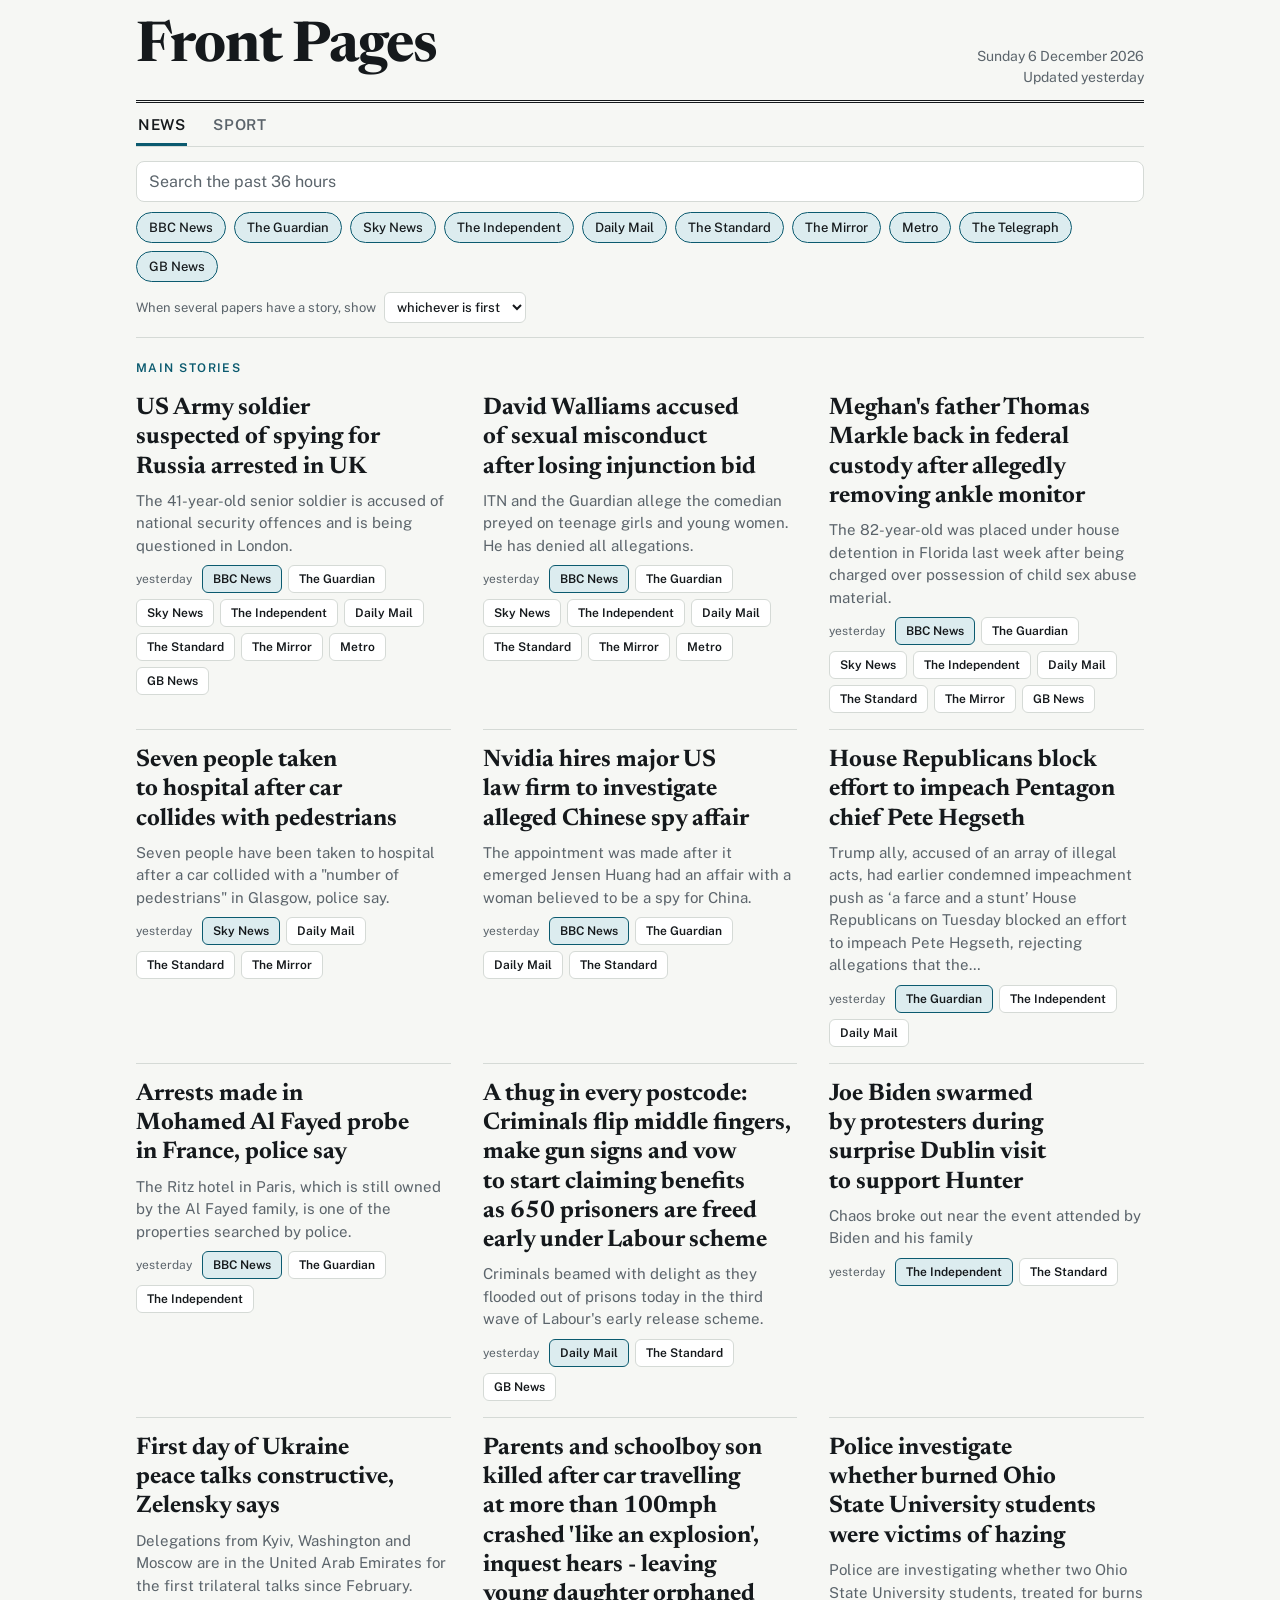
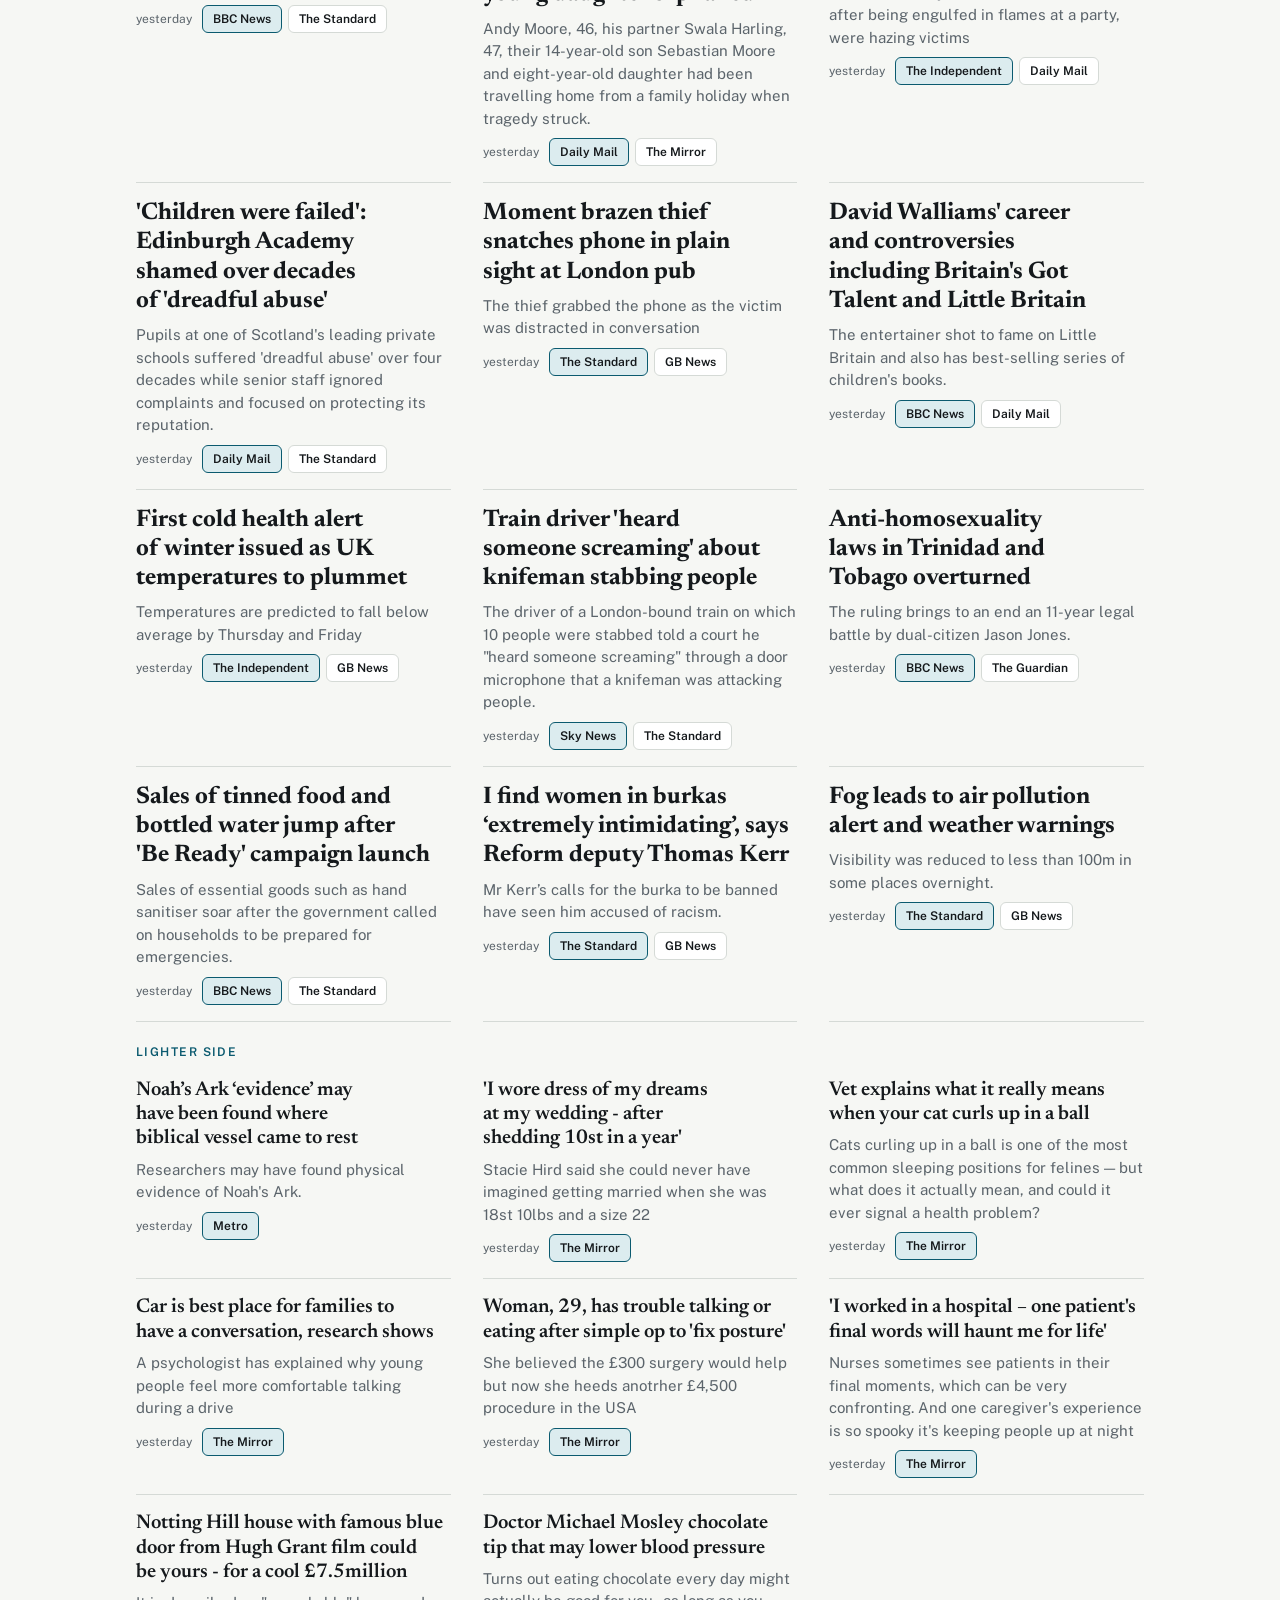
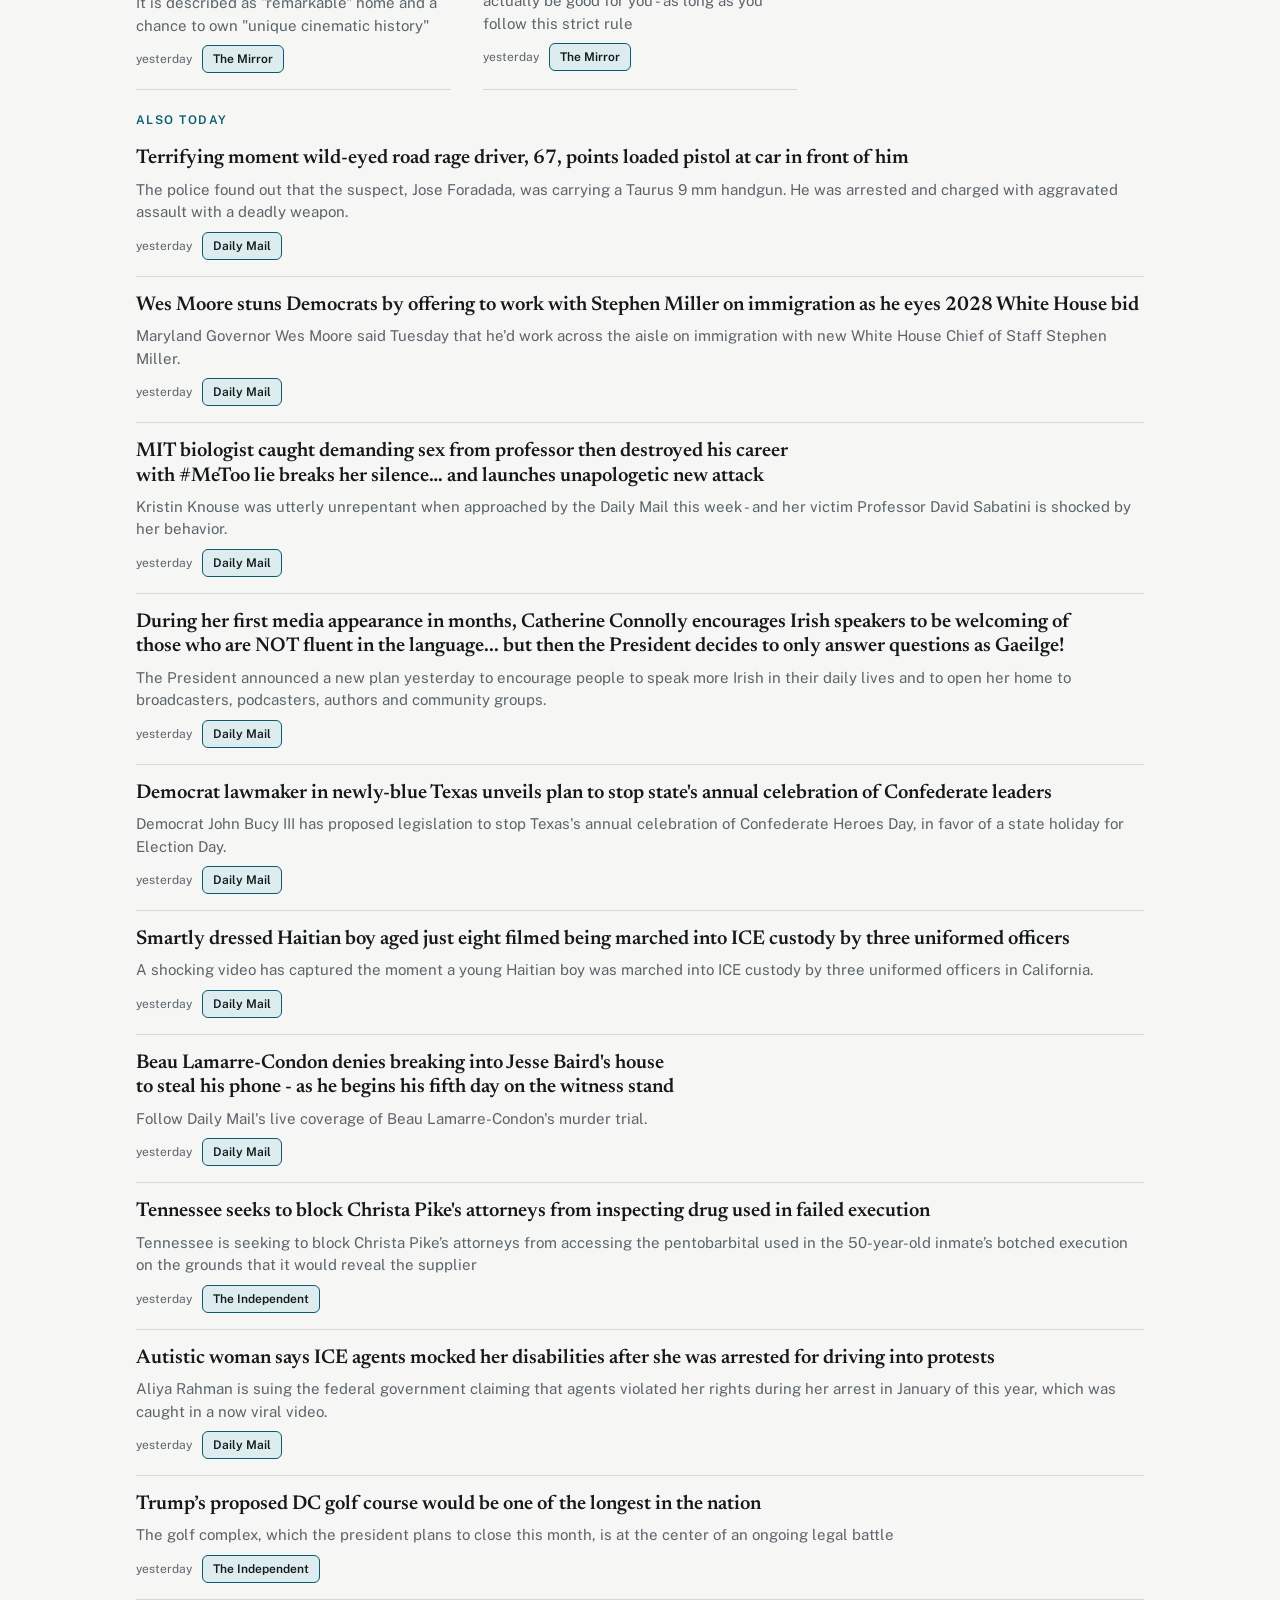
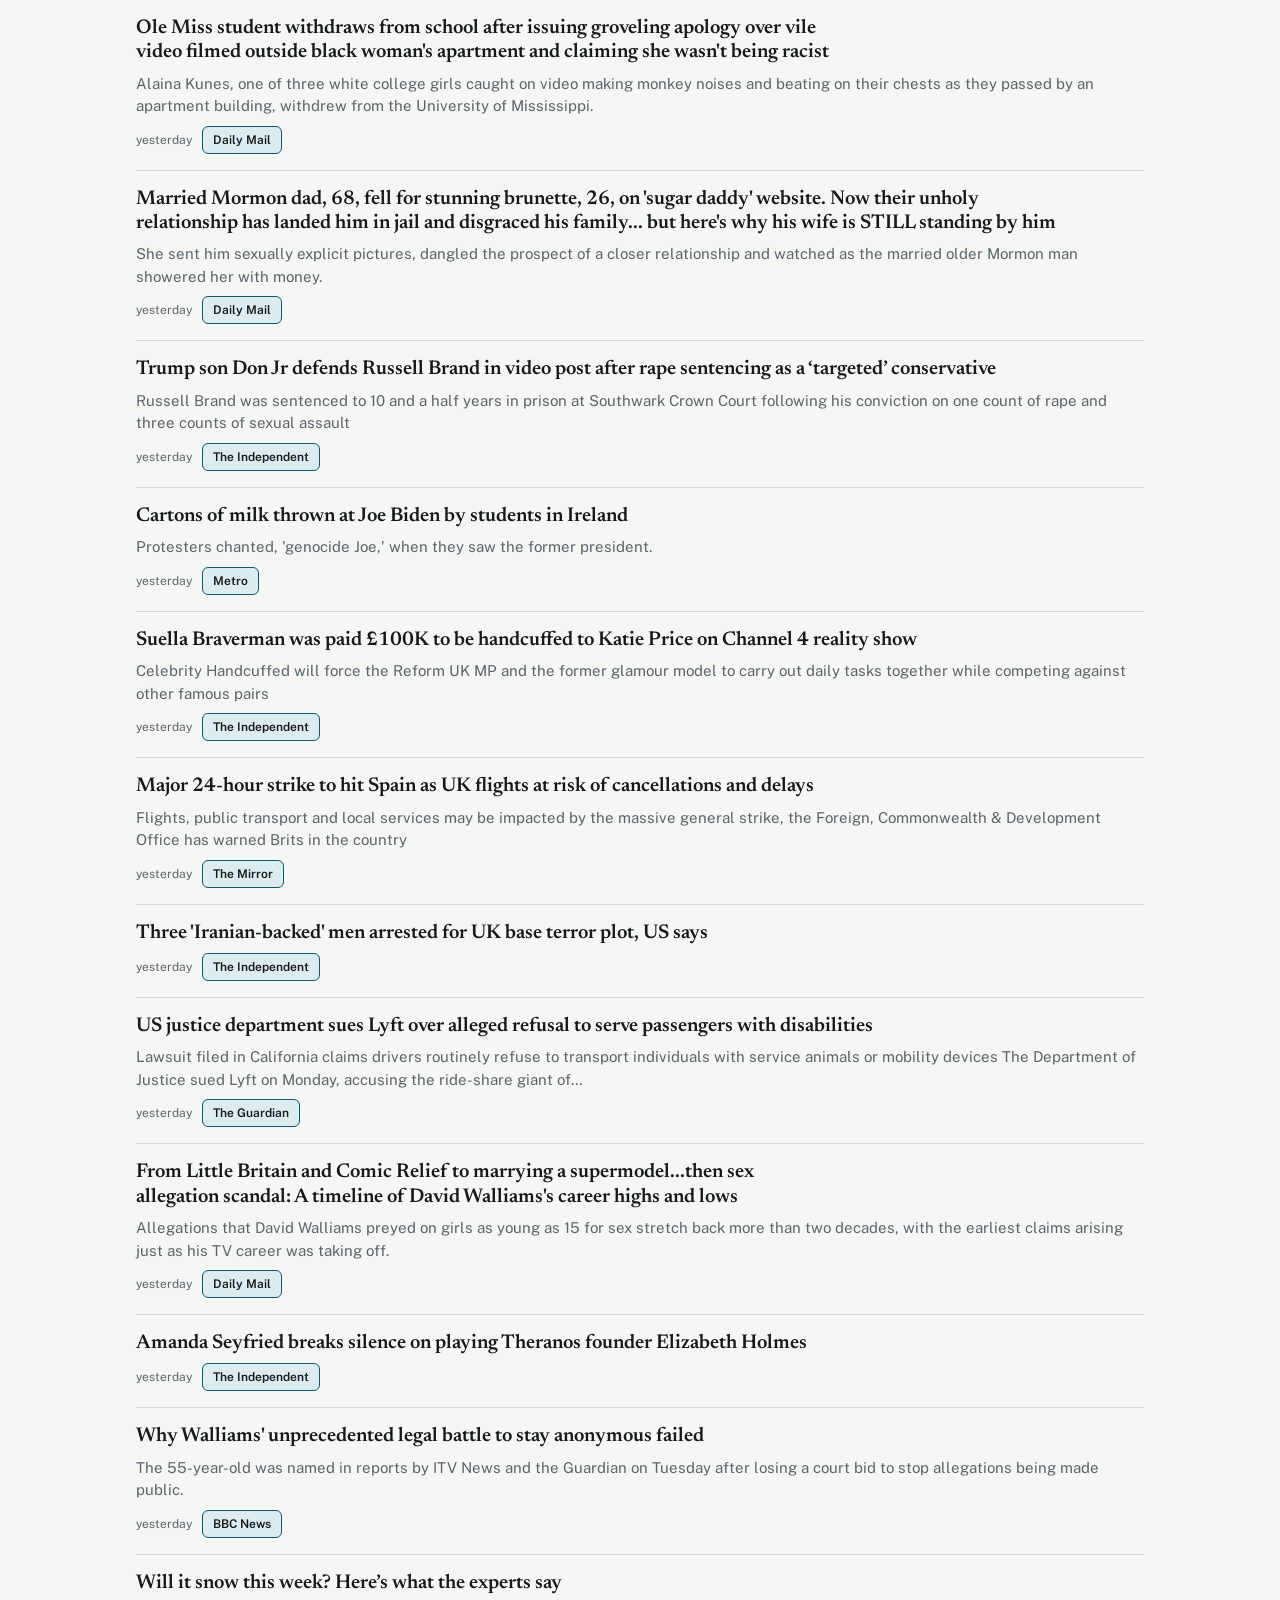
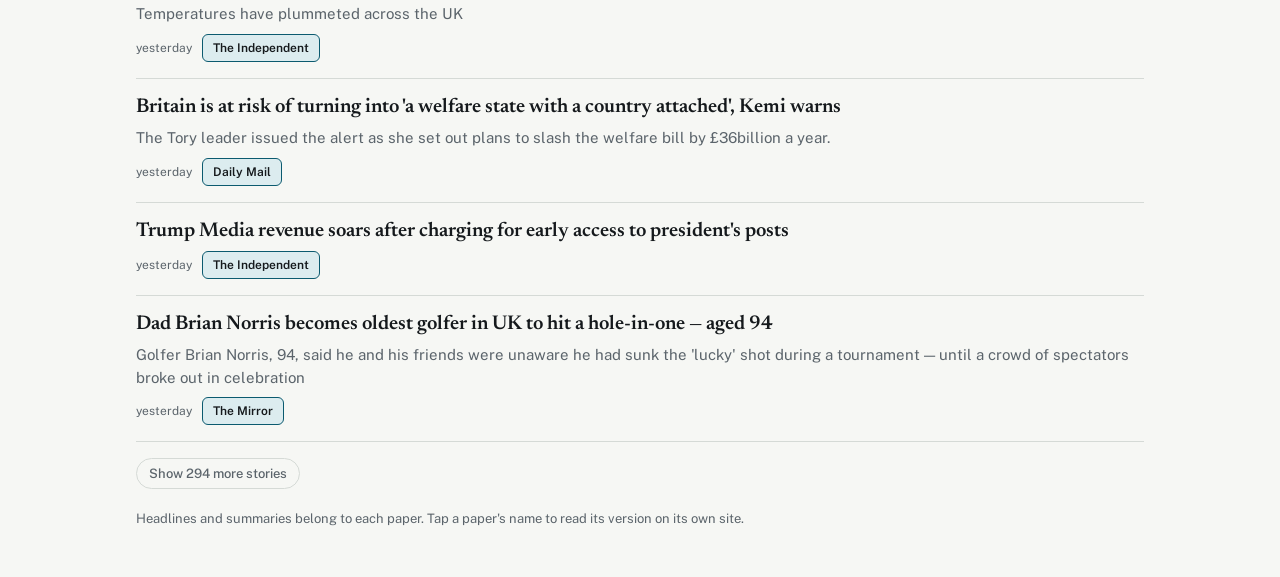
==== commit db1e1464: "Flag stories on newspaper front pages Uses the BBC's nightly review of the papers to mark which stor" ====
--- a/news/index.html
+++ b/news/index.html
@@ -94,6 +94,10 @@
 .lead ~ .lead .story h3 { font-size: 20px; font-weight: 600; }
 .story h3 a { text-decoration: none; }
 .story h3 a:hover { text-decoration: underline; text-decoration-thickness: 1px; }
+.front {
+  align-self: flex-start; font: 600 11px/1 var(--body); letter-spacing: .08em; text-transform: uppercase;
+  color: var(--paper); background: var(--ink); padding: 5px 7px; border-radius: 3px;
+}
 .story p { margin: 0; color: var(--muted); font-size: 15px; }
 .meta { display: flex; flex-wrap: wrap; align-items: center; gap: 6px; font-size: 12px; color: var(--muted); }
 .meta .when { margin-right: 4px; font-variant-numeric: tabular-nums; }
@@ -116,7 +120,7 @@
 .panel-headline { font: 600 19px/1.25 var(--display); margin: 10px 0; }
 .copytext { font: 400 16px/1.55 var(--body); background: var(--card); border: 1px solid var(--rule); border-radius: 8px; padding: 4px 14px; margin-top: 10px; }
 .copytext p { margin: 10px 0; color: var(--ink); }
-.copytext[hidden], .chip[hidden], .keyform[hidden], .linkish[hidden] { display: none; }
+.front[hidden], .copytext[hidden], .chip[hidden], .keyform[hidden], .linkish[hidden] { display: none; }
 .keyform { font-size: 13px; color: var(--muted); margin-top: 10px; }
 .keyform .search { flex: 1 1 180px; width: auto; }
 .linkish { background: none; border: 0; padding: 8px 0 0; color: var(--muted); font: 400 12px var(--body); text-decoration: underline; cursor: pointer; }
@@ -157,6 +161,7 @@
     <h2 class="section" id="panel-title">Story</h2>
     <button class="chip" id="panel-close" type="button">Close</button>
   </div>
+  <div class="front" id="panel-front" hidden></div>
   <p class="panel-headline" id="panel-headline"></p>
   <div class="meta" id="panel-papers"></div>
 
@@ -266,6 +271,7 @@
     });
     heading.appendChild(link);
     node.appendChild(heading);
+    if (story.front) node.insertBefore(el("div", "front", "Front page: " + story.front.join(", ")), heading);
     if (shown.d) node.appendChild(el("p", null, shown.d));
     var meta = el("div", "meta");
     meta.appendChild(el("span", "when", ago(story.time)));
@@ -285,7 +291,6 @@
   var WRITER = "claude-opus-5-5";
   function houseStyle(text) {
     text = String(text || "").replace(/\s+/g, " ").trim().replace(/\bUS\b(?!\.)/g, "U.S.");
-    text = text.replace(/\b[Tt]he (?=\d)/g, "");
     text = text.replace(/^(?:The|A|An) (?=\S)/, "");  // headline style: no article to open a line
     text = text.charAt(0).toUpperCase() + text.slice(1);
     return /\.$/.test(text) && !/U\.S\.$/.test(text) ? text.slice(0, -1) : text;
@@ -354,7 +359,7 @@
       strap = readStrap(await askWriter(key,
         "This TV news strapline breaks house rules (too long, or it uses a semicolon). Rewrite it so that top is at most " +
         (LIMIT.top - 2) + " characters and bottom is at most " + (LIMIT.bottom - 3) + " characters, counting spaces. " +
-        "Cut words or rephrase. Use no semicolons, no pronoun for the subject, no \"the\", \"a\" or \"an\" anywhere unless part of a name, keep the present tense, the facts and the " +
+        "Cut words or rephrase. Use no semicolons, no pronoun for the subject, no \"The\", \"A\" or \"An\" to open a line, keep the present tense, the facts and the " +
         "attribution of anything alleged, and keep the two lines from repeating each other.\n\n" +
         "top (" + strap.top.length + " characters): " + strap.top + "\n" +
         "bottom (" + strap.bottom.length + " characters): " + strap.bottom + "\n\n" +
@@ -426,6 +431,8 @@
   function openPanel(story, versions) {
     state.open = story;
     $("panel-headline").textContent = versions[0].t;
+    $("panel-front").textContent = story.front ? "Front page: " + story.front.join(", ") : "";
+    $("panel-front").hidden = !story.front;
     $("made-status").textContent = "";
     $("keyform").hidden = true;
     var papers = $("panel-papers");
@@ -518,6 +525,7 @@
       var node = storyNode(story);
       if (!node) return;
       if (story.light && !onSport) { if (light.children.length < 8) light.appendChild(node); }
+      else if (story.front) lead.insertBefore(node, lead.querySelector(".story:not(.onfront)")), node.classList.add("onfront");
       else (Number(node.dataset.papers) > 1 ? lead : rest).appendChild(node);
     });
     if (lead.children.length) {
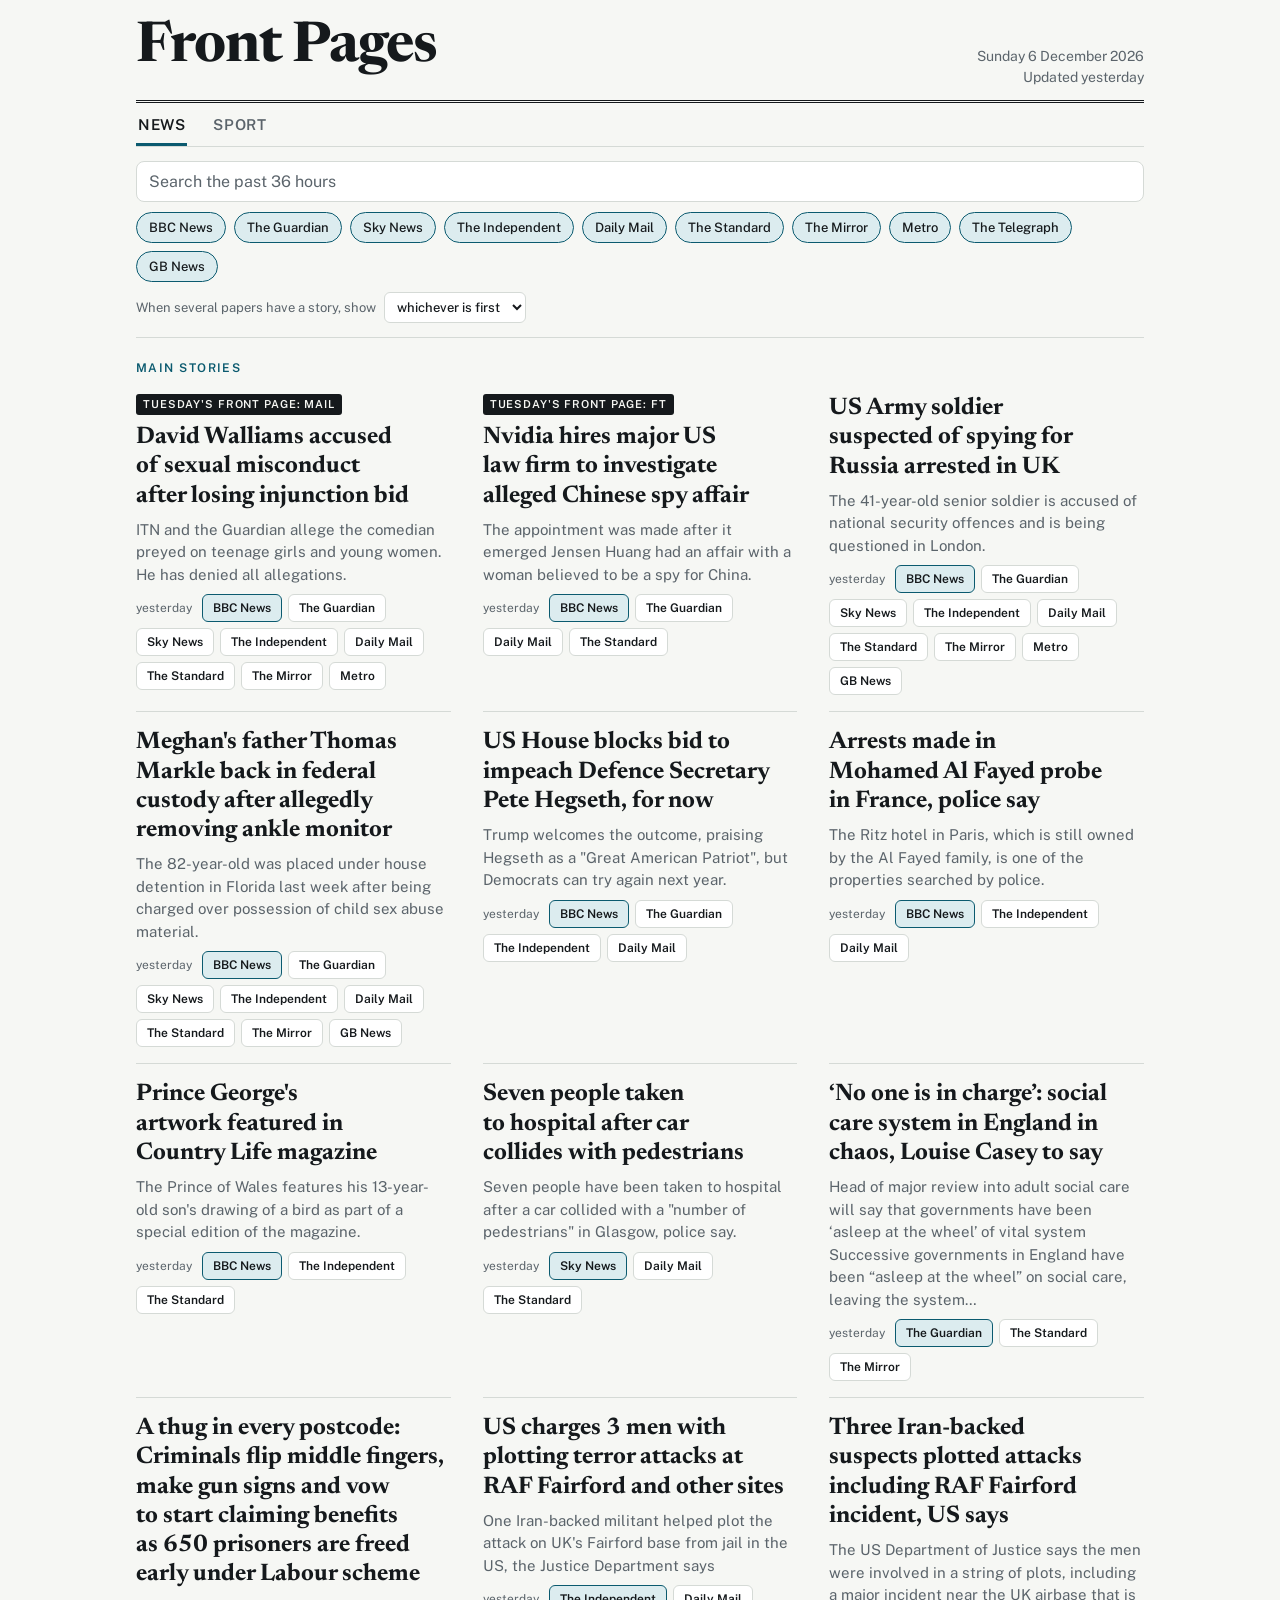
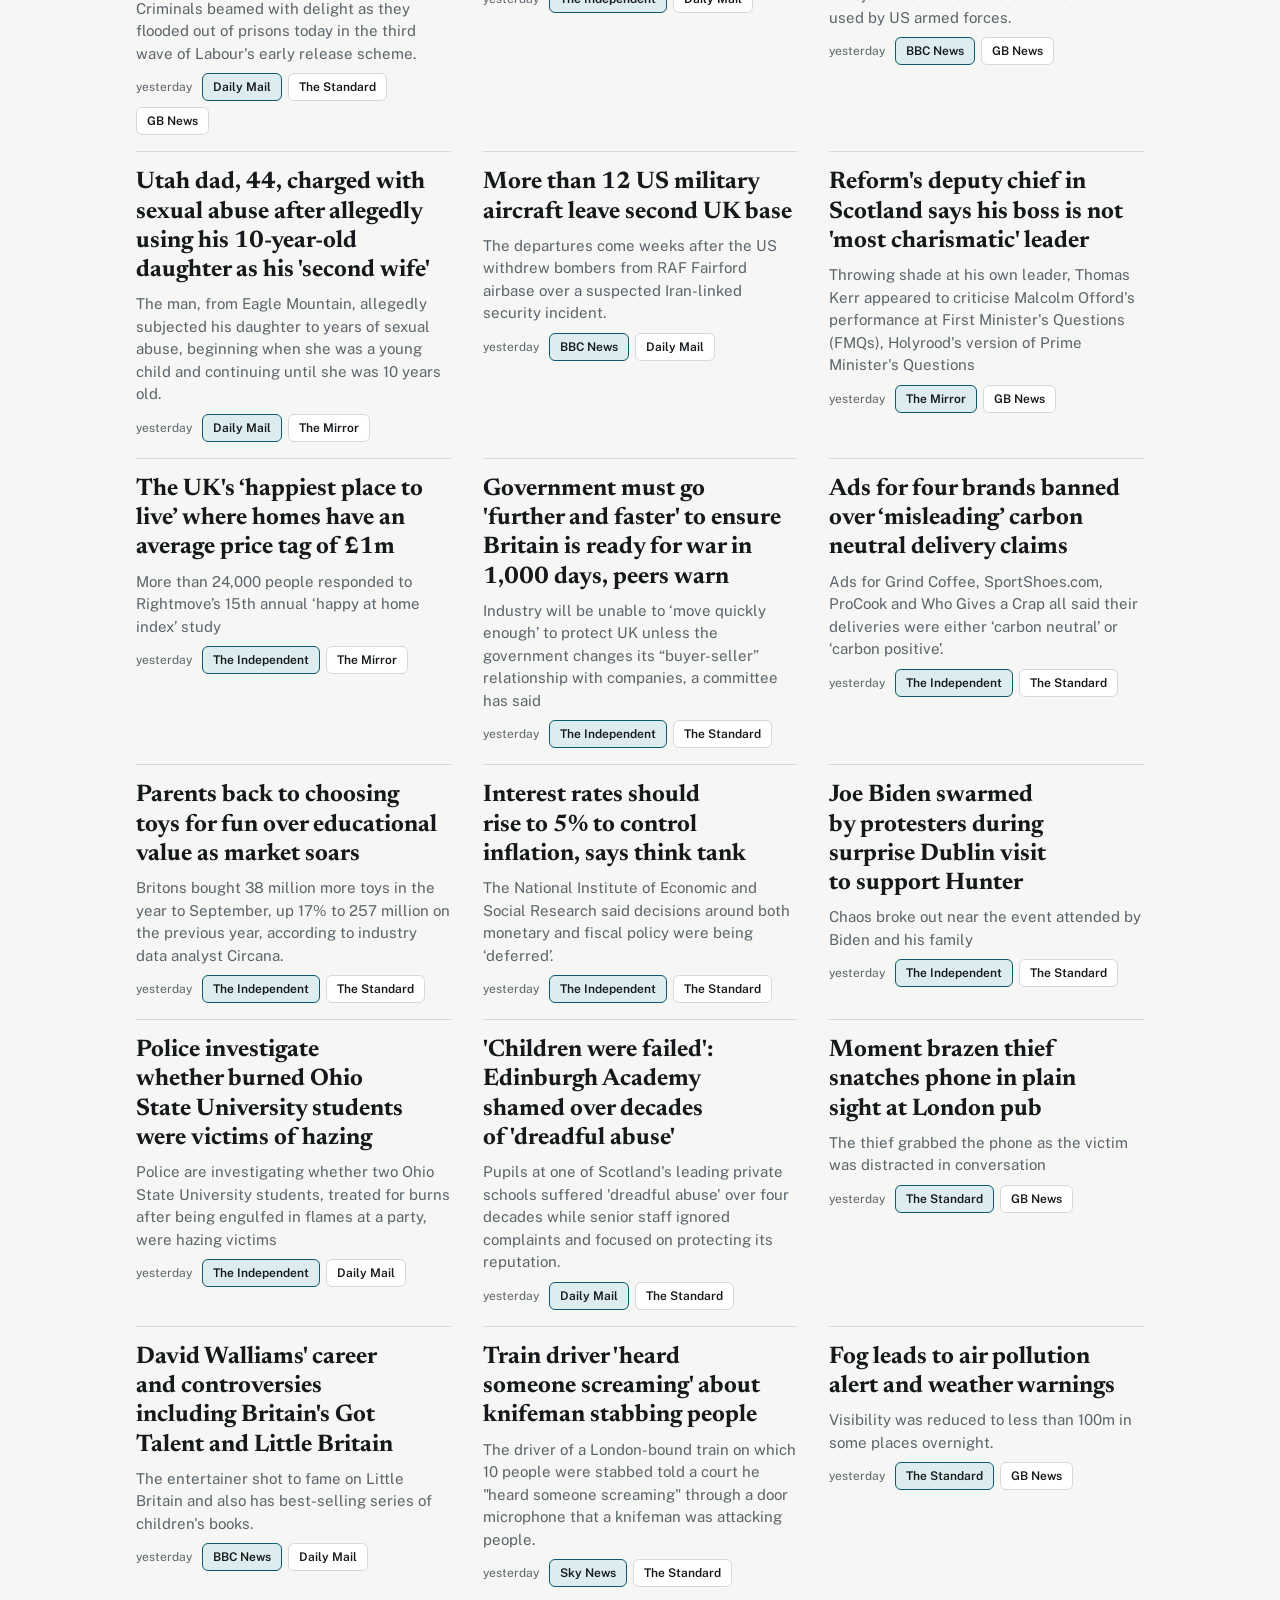
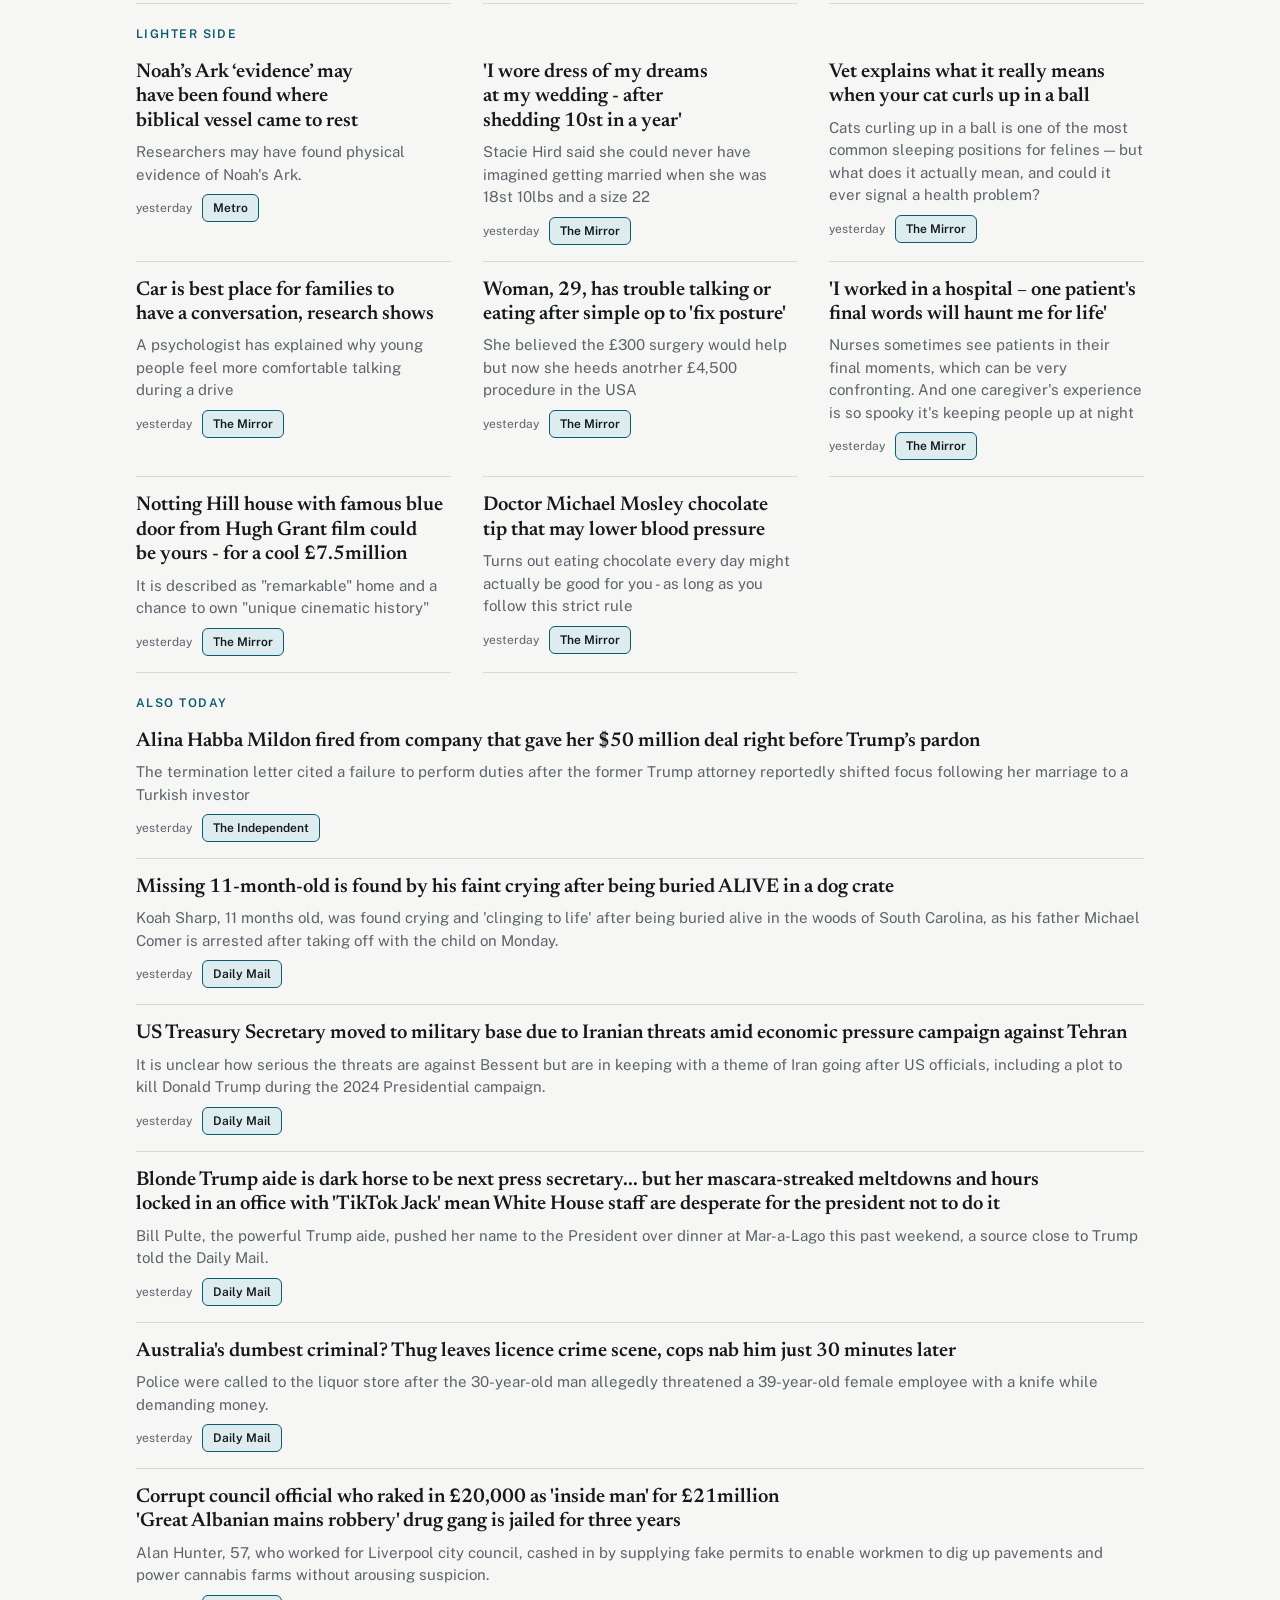
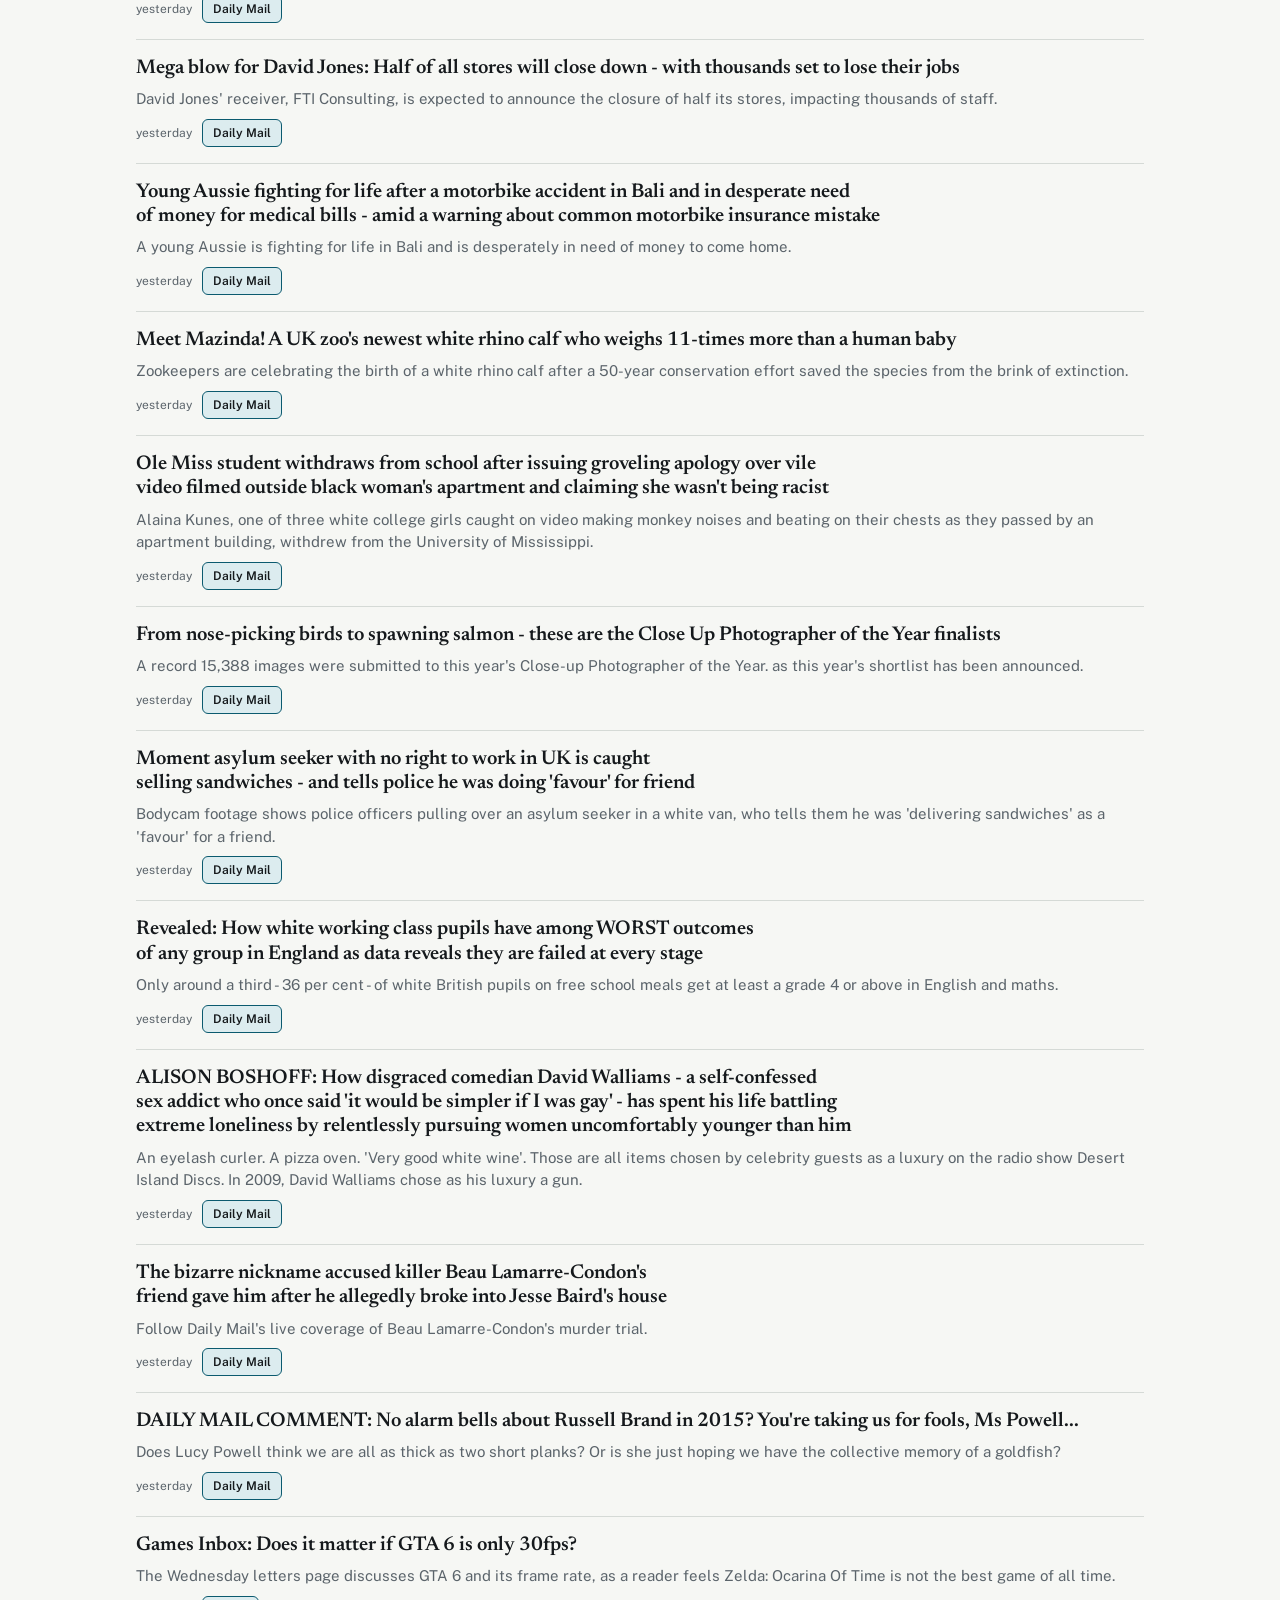
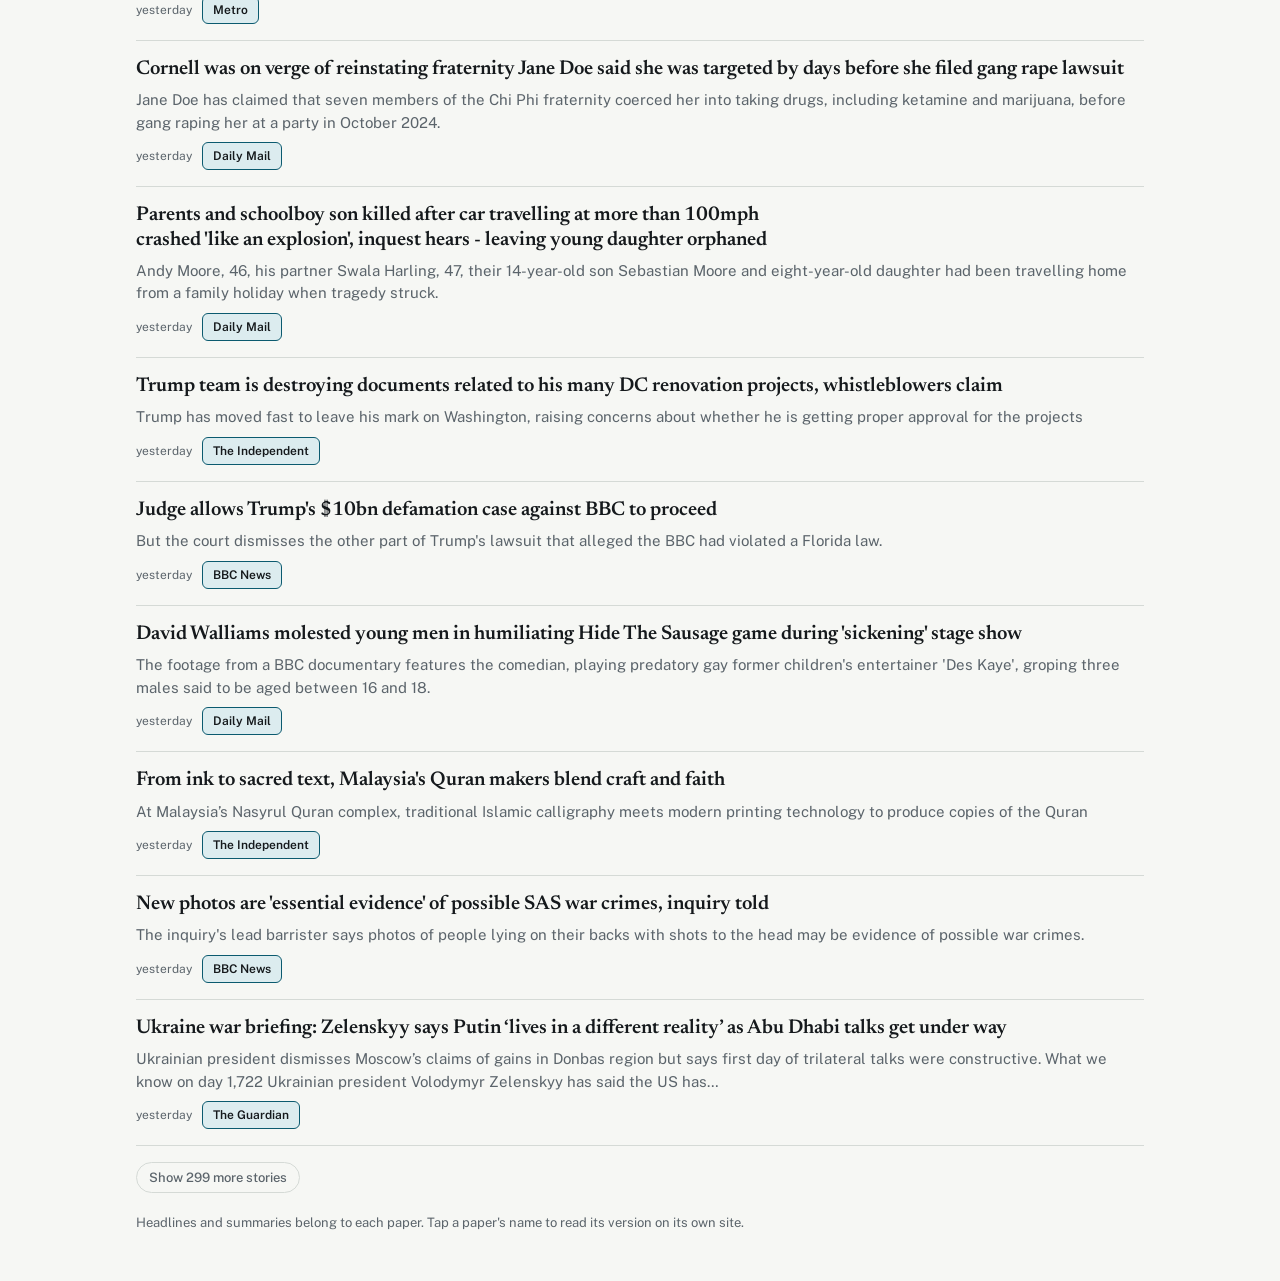
==== commit af3a3b0a: "Flag stories on newspaper front pages Reads the BBC's nightly review of the papers, picks the newest" ====
--- a/news/index.html
+++ b/news/index.html
@@ -256,6 +256,12 @@
     state.names = names;
   }
 
+  // e.g. "Tuesday's front pages: Mail, Times", from the day the papers review came out
+  function frontLabel(story) {
+    var date = state.data.front && state.data.front.date ? new Date(state.data.front.date) : null;
+    var day = date && !isNaN(date) ? date.toLocaleDateString("en-GB", { weekday: "long" }) + "'s front" : "Front";
+    return day + (story.front.length > 1 ? " pages: " : " page: ") + story.front.join(", ");
+  }
   function storyNode(story) {
     var versions = story.versions.filter(function (v) { return !state.off[v.s]; });
     if (!versions.length) return null;
@@ -271,7 +277,7 @@
     });
     heading.appendChild(link);
     node.appendChild(heading);
-    if (story.front) node.insertBefore(el("div", "front", "Front page: " + story.front.join(", ")), heading);
+    if (story.front) node.insertBefore(el("div", "front", frontLabel(story)), heading);
     if (shown.d) node.appendChild(el("p", null, shown.d));
     var meta = el("div", "meta");
     meta.appendChild(el("span", "when", ago(story.time)));
@@ -431,7 +437,7 @@
   function openPanel(story, versions) {
     state.open = story;
     $("panel-headline").textContent = versions[0].t;
-    $("panel-front").textContent = story.front ? "Front page: " + story.front.join(", ") : "";
+    $("panel-front").textContent = story.front ? frontLabel(story) : "";
     $("panel-front").hidden = !story.front;
     $("made-status").textContent = "";
     $("keyform").hidden = true;
